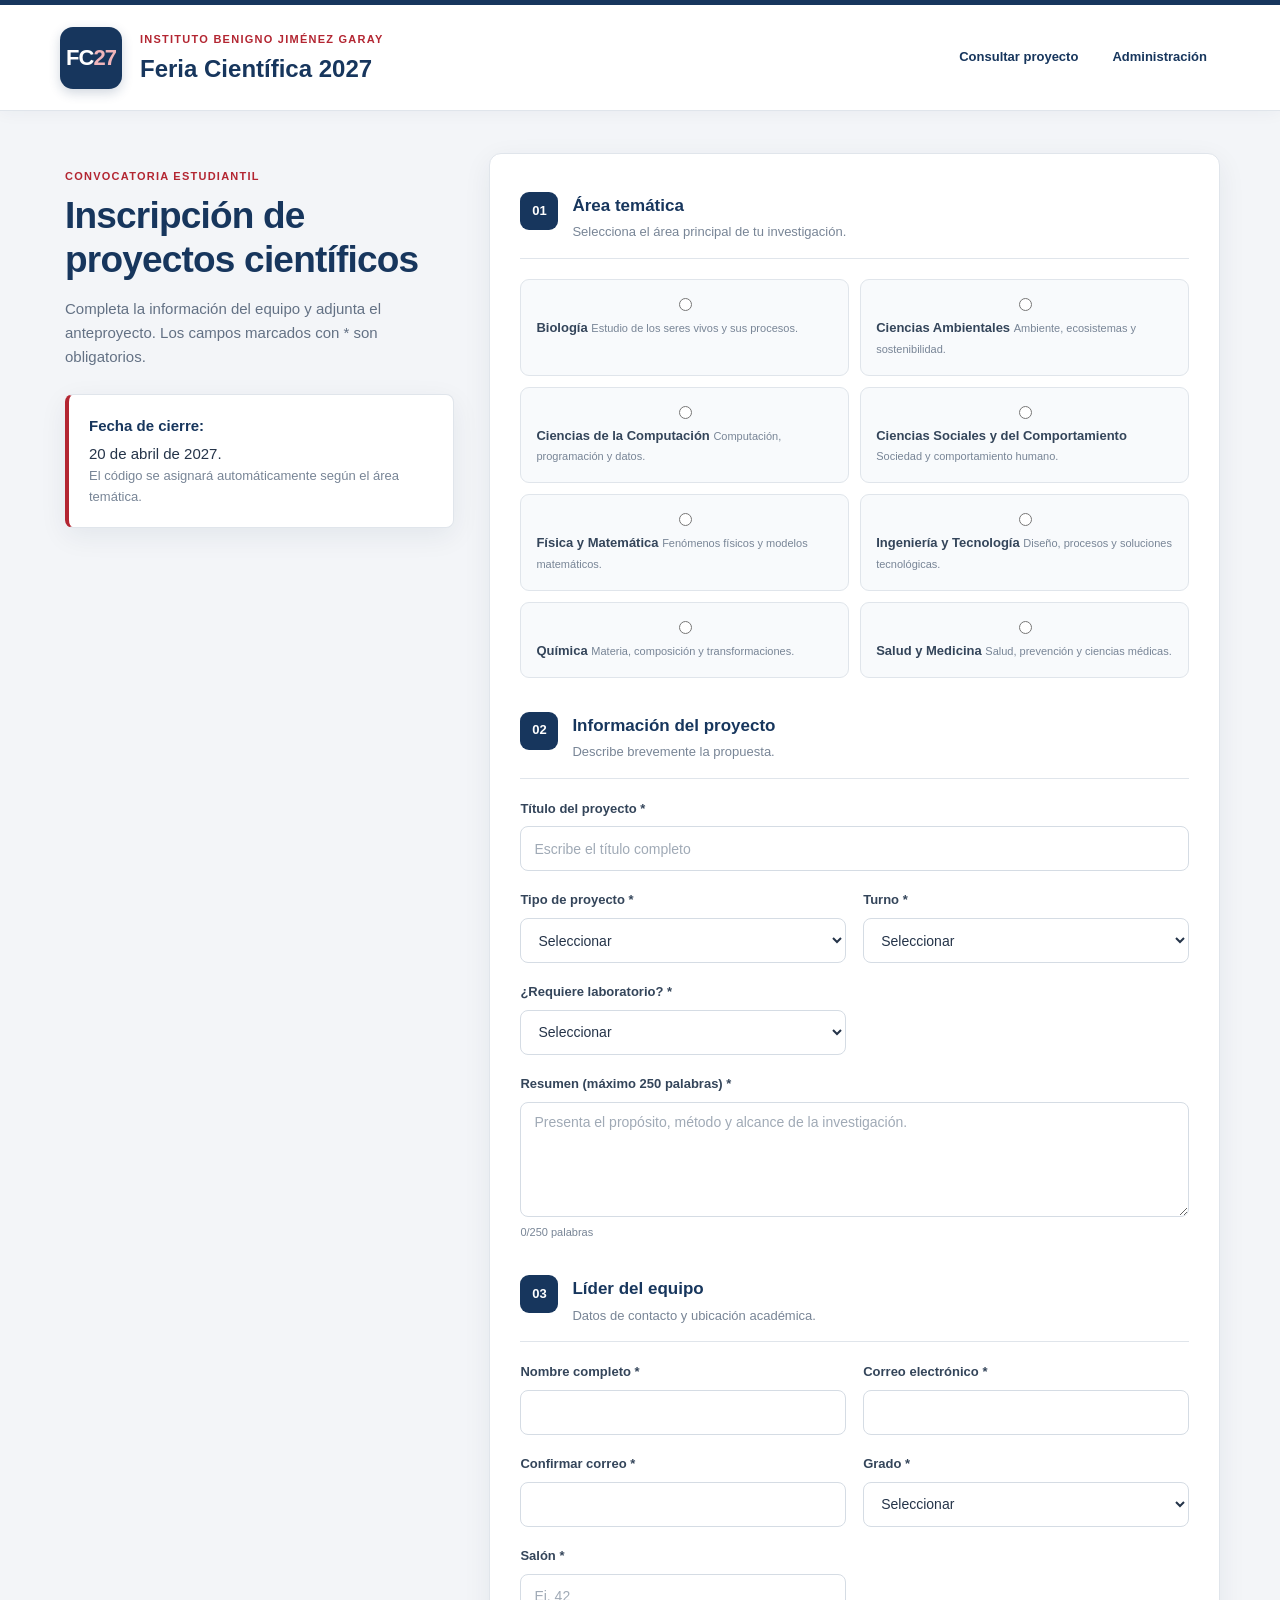
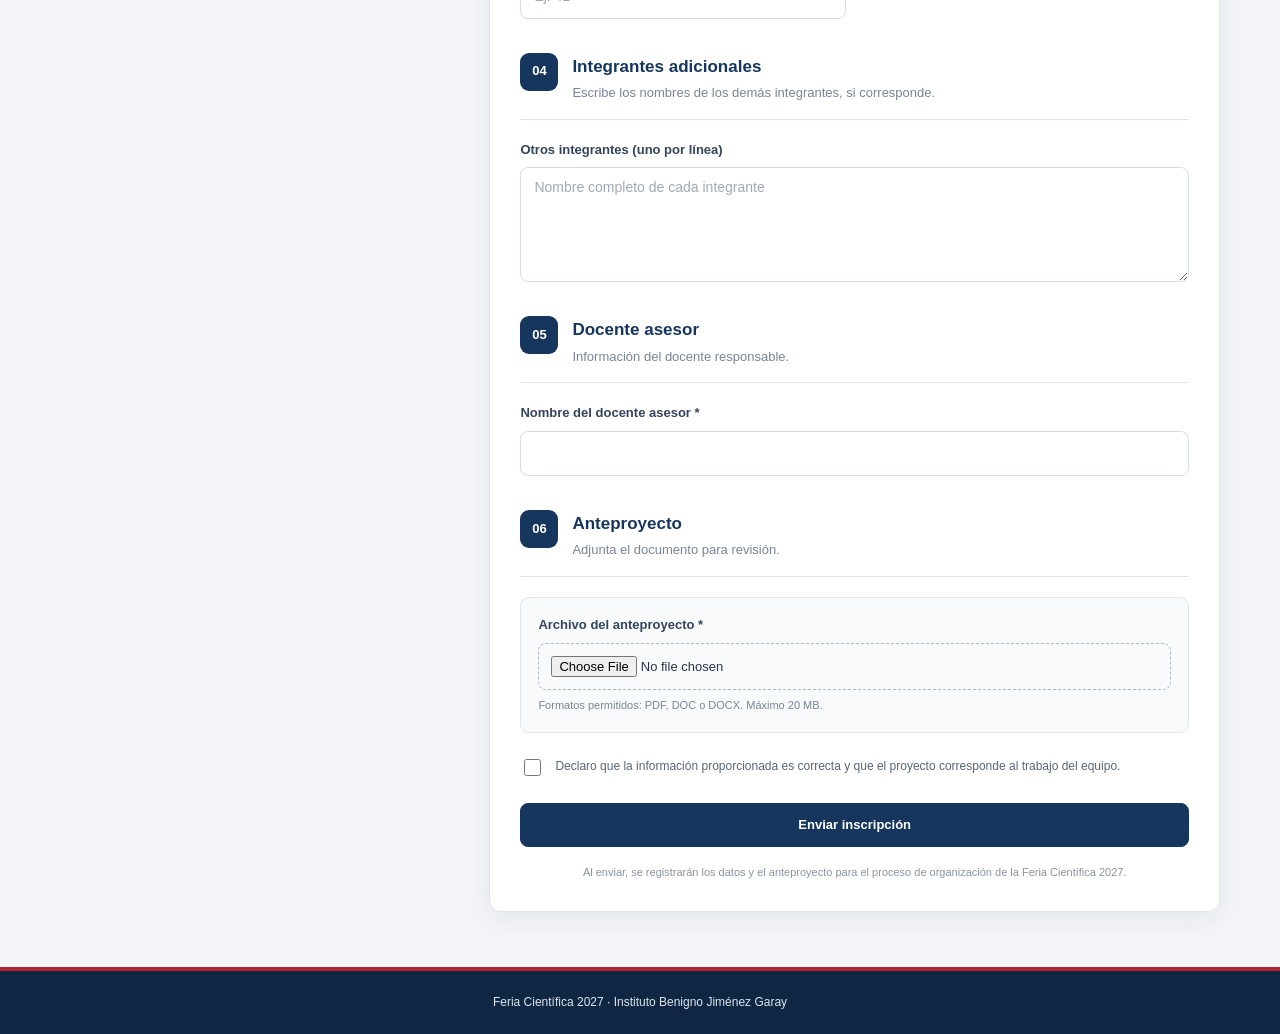
==== index.html @ a88e6b12 "Update index.html" ====
<!DOCTYPE html>
<html lang="es">
<head>
  <meta charset="UTF-8">
  <meta name="viewport" content="width=device-width, initial-scale=1">
  <meta name="theme-color" content="#123b35">
  <title>Feria Científica 2027 | Inscripción</title>
  <link rel="stylesheet" href="css/estilos.css">
</head>
<body>
<header class="site-header">
  <div class="container header-inner">
    <div class="brand-mark">FC<span>27</span></div>
    <div>
      <p class="eyebrow">Instituto Benigno Jiménez Garay</p>
      <h1>Feria Científica 2027</h1>
    </div>
    <nav>
      <a href="consulta.html">Consultar proyecto</a>
      <a href="admin.html">Administración</a>
    </nav>
  </div>
</header>

<main class="container main-layout">
  <section class="intro">
    <p class="eyebrow">Convocatoria estudiantil</p>
    <h2>Inscripción de proyectos científicos</h2>
    <p>Completa la información del equipo y adjunta el anteproyecto. Los campos marcados con * son obligatorios.</p>
    <div class="notice">
      <strong>Fecha de cierre:</strong> 20 de abril de 2027.
      <span>El código se asignará automáticamente según el área temática.</span>
    </div>
  </section>

  <form id="registroForm" class="panel" novalidate>
    <div class="section-heading">
      <span>01</span>
      <div>
        <h3>Área temática</h3>
        <p>Selecciona el área principal de tu investigación.</p>
      </div>
    </div>
    <div id="areas" class="area-grid"></div>
    <input type="hidden" id="area" name="area" required>

    <div class="section-heading">
      <span>02</span>
      <div>
        <h3>Información del proyecto</h3>
        <p>Describe brevemente la propuesta.</p>
      </div>
    </div>

    <div class="form-grid">
      <label class="full">Título del proyecto *
        <input name="titulo" maxlength="180" required placeholder="Escribe el título completo">
      </label>

      <label>Tipo de proyecto *
        <select name="tipo" required>
          <option value="">Seleccionar</option>
          <option>Experimental</option>
          <option>Investigativo</option>
        </select>
      </label>

      <label>Turno *
        <select name="turno" required>
          <option value="">Seleccionar</option>
          <option>Matutino</option>
          <option>Vespertino</option>
        </select>
      </label>

      <label>¿Requiere laboratorio? *
        <select name="laboratorio" required>
          <option value="">Seleccionar</option>
          <option>Sí</option>
          <option>No</option>
        </select>
      </label>

      <label class="full">Resumen (máximo 250 palabras) *
        <textarea name="resumen" id="resumen" rows="5" required placeholder="Presenta el propósito, método y alcance de la investigación."></textarea>
        <small><span id="wordCount">0</span>/250 palabras</small>
      </label>
    </div>

    <div class="section-heading">
      <span>03</span>
      <div>
        <h3>Líder del equipo</h3>
        <p>Datos de contacto y ubicación académica.</p>
      </div>
    </div>

    <div class="form-grid">
      <label>Nombre completo *
        <input name="lider" required maxlength="120">
      </label>

      <label>Correo electrónico *
        <input type="email" name="correo" required>
      </label>

      <label>Confirmar correo *
        <input type="email" id="correoConfirmacion" required>
      </label>

      <label>Grado *
        <select name="grado" required>
          <option value="">Seleccionar</option>
          <option>7.º</option>
          <option>8.º</option>
          <option>9.º</option>
          <option>10.º</option>
          <option>11.º</option>
          <option>12.º</option>
        </select>
      </label>

      <label>Salón *
        <input name="salon" required maxlength="30" placeholder="Ej. 42">
      </label>
    </div>

    <div class="section-heading">
      <span>04</span>
      <div>
        <h3>Integrantes adicionales</h3>
        <p>Escribe los nombres de los demás integrantes, si corresponde.</p>
      </div>
    </div>

    <label class="full">Otros integrantes (uno por línea)
      <textarea name="integrantes" rows="3" placeholder="Nombre completo de cada integrante"></textarea>
    </label>

    <div class="section-heading">
      <span>05</span>
      <div>
        <h3>Docente asesor</h3>
        <p>Información del docente responsable.</p>
      </div>
    </div>

    <label class="full">Nombre del docente asesor *
      <input name="asesor" required maxlength="120">
    </label>

    <div class="section-heading">
      <span>06</span>
      <div>
        <h3>Anteproyecto</h3>
        <p>Adjunta el documento para revisión.</p>
      </div>
    </div>

    <label class="upload full">Archivo del anteproyecto *
      <input
        type="file"
        id="archivo"
        accept=".pdf,.doc,.docx,application/pdf,application/msword,application/vnd.openxmlformats-officedocument.wordprocessingml.document"
        required
      >
      <small>Formatos permitidos: PDF, DOC o DOCX. Máximo 20 MB.</small>
    </label>

    <label class="check full">
      <input type="checkbox" id="declaracion" required>
      Declaro que la información proporcionada es correcta y que el proyecto corresponde al trabajo del equipo.
    </label>

    <div id="formMessage" class="message" role="status" aria-live="polite"></div>

    <button class="button primary full" id="submitBtn" type="submit">
      Enviar inscripción
    </button>

    <p class="fine-print">
      Al enviar, se registrarán los datos y el anteproyecto para el proceso de organización de la Feria Científica 2027.
    </p>
  </form>
</main>

<footer>
  <div class="container">Feria Científica 2027 · Instituto Benigno Jiménez Garay</div>
</footer>

<script src="js/config.js"></script>
<script src="js/registro.js"></script>
</body>
</html>
---- css/estilos.css ----
/* =====================================================
   FERIA CIENTÍFICA 2027
   INSTITUTO BENIGNO JIMÉNEZ GARAY
   Diseño institucional contemporáneo
   ===================================================== */

:root {
  --azul: #17365d;
  --azul-oscuro: #102744;
  --azul-medio: #244b75;
  --azul-claro: #eaf0f6;

  --rojo: #b32632;
  --rojo-oscuro: #921d28;
  --rojo-claro: #faeeee;

  --blanco: #ffffff;
  --fondo: #f3f5f8;
  --gris: #e0e5eb;
  --gris-medio: #788596;
  --texto: #253449;

  --verde: #26734d;
  --amarillo: #a8791c;

  --radio: 12px;
  --sombra: 0 8px 28px rgba(20, 43, 69, .07);
  --sombra-hover: 0 12px 32px rgba(20, 43, 69, .12);
}

* {
  box-sizing: border-box;
}

html {
  scroll-behavior: smooth;
}

body {
  margin: 0;
  min-height: 100vh;
  background: var(--fondo);
  color: var(--texto);
  font-family: "Segoe UI", Arial, sans-serif;
  font-size: 15px;
  line-height: 1.6;
}

/* =====================================================
   ESTRUCTURA GENERAL
   ===================================================== */

.container {
  width: min(1160px, calc(100% - 40px));
  margin: 0 auto;
}

main {
  padding-top: 42px;
  padding-bottom: 55px;
}

.main-layout {
  display: grid;
  grid-template-columns: 0.82fr 1.5fr;
  align-items: start;
  gap: 30px;
}

.admin-layout {
  display: flex;
  flex-direction: column;
  gap: 25px;
}

.narrow {
  max-width: 760px;
}

.narrow-panel {
  max-width: 500px;
  margin: 30px auto;
}

/* =====================================================
   ENCABEZADO INSTITUCIONAL
   ===================================================== */

.site-header {
  position: relative;
  z-index: 2;
  background: var(--blanco);
  border-top: 5px solid var(--azul);
  border-bottom: 1px solid var(--gris);
  box-shadow: 0 3px 15px rgba(20, 43, 69, .04);
}

.header-inner {
  min-height: 105px;
  display: flex;
  align-items: center;
  gap: 18px;
  padding-top: 15px;
  padding-bottom: 15px;
}

.brand-mark {
  width: 62px;
  height: 62px;
  flex-shrink: 0;
  display: flex;
  justify-content: center;
  align-items: center;
  border-radius: 13px;
  color: var(--blanco);
  background: var(--azul);
  font-size: 22px;
  font-weight: 800;
  letter-spacing: -1px;
  box-shadow: 0 4px 12px rgba(23, 54, 93, .2);
}

.brand-mark span {
  color: #f1b5ba;
}

.header-inner > div:nth-child(2) {
  flex: 1;
}

.header-inner h1 {
  margin: 0;
  color: var(--azul);
  font-size: 24px;
  font-weight: 750;
  line-height: 1.25;
}

.eyebrow {
  margin: 0 0 5px;
  color: var(--rojo);
  font-size: 11px;
  font-weight: 800;
  letter-spacing: 1.25px;
  text-transform: uppercase;
}

.header-inner nav {
  display: flex;
  flex-wrap: wrap;
  align-items: center;
  justify-content: flex-end;
  gap: 8px;
}

.header-inner nav a {
  padding: 9px 13px;
  color: var(--azul);
  border-radius: 7px;
  font-size: 13px;
  font-weight: 650;
  text-decoration: none;
  transition: .2s ease;
}

.header-inner nav a:hover {
  color: var(--rojo);
  background: var(--rojo-claro);
}

/* =====================================================
   PRESENTACIÓN E INTRODUCCIÓN
   ===================================================== */

.intro {
  padding: 15px 5px;
}

.intro h2 {
  max-width: 600px;
  margin: 8px 0 15px;
  color: var(--azul);
  font-size: clamp(27px, 3vw, 37px);
  line-height: 1.2;
  letter-spacing: -.8px;
}

.intro > p:not(.eyebrow) {
  max-width: 570px;
  color: #637184;
  font-size: 15px;
}

.notice {
  margin-top: 25px;
  padding: 19px 20px;
  background: var(--blanco);
  border: 1px solid var(--gris);
  border-left: 4px solid var(--rojo);
  border-radius: 8px;
  box-shadow: var(--sombra);
}

.notice strong {
  display: block;
  margin-bottom: 4px;
  color: var(--azul);
  font-size: 15px;
}

.notice span {
  display: block;
  color: var(--gris-medio);
  font-size: 13px;
}

/* =====================================================
   PANELES
   ===================================================== */

.panel {
  min-width: 0;
  padding: 30px;
  background: var(--blanco);
  border: 1px solid var(--gris);
  border-radius: var(--radio);
  box-shadow: var(--sombra);
}

.panel > h3 {
  margin-top: 0;
  color: var(--azul);
}

/* =====================================================
   SECCIONES DEL FORMULARIO
   ===================================================== */

.section-heading {
  display: flex;
  align-items: flex-start;
  gap: 14px;
  margin: 8px 0 20px;
  padding-bottom: 15px;
  border-bottom: 1px solid var(--gris);
}

.section-heading:not(:first-child) {
  margin-top: 34px;
}

.section-heading > span {
  width: 38px;
  height: 38px;
  flex-shrink: 0;
  display: flex;
  align-items: center;
  justify-content: center;
  color: var(--blanco);
  background: var(--azul);
  border-radius: 9px;
  font-size: 13px;
  font-weight: 800;
}

.section-heading h3 {
  margin: 0 0 3px;
  color: var(--azul);
  font-size: 17px;
}

.section-heading p {
  margin: 0;
  color: var(--gris-medio);
  font-size: 13px;
}

/* =====================================================
   ÁREAS TEMÁTICAS
   ===================================================== */

.area-grid {
  display: grid;
  grid-template-columns: repeat(2, minmax(0, 1fr));
  gap: 11px;
  margin-bottom: 25px;
}

.area-grid > * {
  min-width: 0;
  padding: 15px;
  background: #f8fafc;
  border: 1px solid var(--gris);
  border-radius: 9px;
  cursor: pointer;
  transition: .2s ease;
}

.area-grid > *:hover {
  background: var(--azul-claro);
  border-color: var(--azul);
}

.area-grid > *.selected,
.area-grid > *.active,
.area-grid > *:has(input:checked) {
  background: var(--azul-claro);
  border-color: var(--azul);
  box-shadow: inset 0 0 0 1px var(--azul);
}

/* =====================================================
   FORMULARIOS
   ===================================================== */

.form-grid {
  display: grid;
  grid-template-columns: repeat(2, minmax(0, 1fr));
  gap: 19px 17px;
}

label {
  display: flex;
  flex-direction: column;
  gap: 7px;
  color: #34455a;
  font-size: 13px;
  font-weight: 700;
}

label.full,
.full {
  grid-column: 1 / -1;
}

input:not([type="checkbox"]):not([type="radio"]):not([type="file"]),
select,
textarea {
  width: 100%;
  min-height: 45px;
  padding: 11px 13px;
  color: var(--texto);
  background: #fff;
  border: 1px solid #d5dce4;
  border-radius: 8px;
  outline: none;
  font-family: inherit;
  font-size: 14px;
  transition: .2s ease;
}

textarea {
  min-height: 115px;
  resize: vertical;
}

input::placeholder,
textarea::placeholder {
  color: #a0aab6;
}

input:focus,
select:focus,
textarea:focus {
  border-color: var(--azul);
  box-shadow: 0 0 0 3px rgba(23, 54, 93, .1);
}

input[type="file"] {
  width: 100%;
  padding: 12px;
  background: #f8fafc;
  border: 1px dashed #aebac8;
  border-radius: 8px;
  color: var(--texto);
  font-family: inherit;
  font-size: 13px;
}

label small {
  color: var(--gris-medio);
  font-size: 11px;
  font-weight: 500;
}

.upload {
  padding: 17px;
  background: #f8fafc;
  border: 1px solid var(--gris);
  border-radius: 9px;
}

.check {
  flex-direction: row;
  align-items: flex-start;
  gap: 11px;
  margin: 24px 0;
  color: #586679;
  font-size: 12px;
  font-weight: 500;
}

.check input {
  width: 17px;
  height: 17px;
  margin-top: 2px;
  flex-shrink: 0;
  accent-color: var(--azul);
}

/* =====================================================
   BOTONES
   ===================================================== */

.button {
  min-height: 44px;
  display: inline-flex;
  align-items: center;
  justify-content: center;
  gap: 8px;
  padding: 11px 19px;
  border: 1px solid transparent;
  border-radius: 8px;
  font-family: inherit;
  font-size: 13px;
  font-weight: 750;
  text-decoration: none;
  cursor: pointer;
  transition: .2s ease;
}

.button.primary {
  color: var(--blanco);
  background: var(--azul);
  border-color: var(--azul);
}

.button.primary:hover {
  background: var(--azul-medio);
  box-shadow: 0 5px 13px rgba(23, 54, 93, .2);
  transform: translateY(-1px);
}

.button.secondary {
  color: var(--azul);
  background: var(--blanco);
  border-color: #cbd4df;
}

.button.secondary:hover {
  color: var(--rojo);
  background: #f8fafc;
  border-color: var(--rojo);
}

button:disabled {
  opacity: .6;
  cursor: not-allowed;
  transform: none !important;
}

button.full {
  width: 100%;
}

/* =====================================================
   MENSAJES Y RESULTADOS
   ===================================================== */

.message,
.result-box {
  padding: 13px 15px;
  margin: 15px 0;
  color: #526176;
  background: #f5f7fa;
  border: 1px solid var(--gris);
  border-radius: 8px;
  font-size: 13px;
}

.result-box {
  margin-top: 22px;
}

.message:empty,
.result-box:empty {
  display: none;
}

.success {
  color: var(--verde);
  background: #edf7f1;
  border-color: #cce6d6;
}

.error {
  color: var(--rojo-oscuro);
  background: var(--rojo-claro);
  border-color: #edcbd0;
}

.warning {
  color: var(--amarillo);
  background: #fff8e9;
  border-color: #eedfb8;
}

/* =====================================================
   CONSULTA DE PROYECTOS
   ===================================================== */

.narrow .intro {
  margin-bottom: 20px;
}

.narrow .panel {
  padding: 30px;
}

#consultaForm {
  display: flex;
  flex-direction: column;
  gap: 18px;
}

#consultaForm label {
  font-size: 14px;
}

#consultaForm button {
  margin-top: 4px;
}

.result-box {
  line-height: 1.7;
  overflow-wrap: anywhere;
}

/* =====================================================
   PANEL ADMINISTRATIVO
   ===================================================== */

#dashboard {
  width: 100%;
}

.hidden {
  display: none !important;
}

.dashboard-head {
  display: flex;
  align-items: center;
  justify-content: space-between;
  gap: 20px;
  padding: 10px 3px 20px;
}

.dashboard-head h2 {
  margin: 3px 0;
  color: var(--azul);
  font-size: 27px;
}

.muted {
  color: var(--gris-medio);
  font-size: 13px;
}

.toolbar {
  display: flex;
  justify-content: space-between;
  align-items: center;
  gap: 15px;
  margin-bottom: 20px;
}

.toolbar h3 {
  margin: 0;
  color: var(--azul);
  font-size: 18px;
}

/* =====================================================
   ESTADÍSTICAS
   ===================================================== */

.stats-grid {
  display: grid;
  grid-template-columns: repeat(auto-fit, minmax(170px, 1fr));
  gap: 16px;
  margin-bottom: 24px;
}

.stats-grid > * {
  min-width: 0;
  padding: 21px;
  background: var(--blanco);
  border: 1px solid var(--gris);
  border-top: 4px solid var(--azul);
  border-radius: 10px;
  box-shadow: var(--sombra);
  transition: .2s ease;
}

.stats-grid > *:hover {
  transform: translateY(-3px);
  box-shadow: var(--sombra-hover);
}

/* =====================================================
   TABLAS ADMINISTRATIVAS
   ===================================================== */

.table-wrap {
  width: 100%;
  overflow-x: auto;
  border: 1px solid var(--gris);
  border-radius: 9px;
}

table {
  width: 100%;
  min-width: 720px;
  border-collapse: collapse;
  background: var(--blanco);
  text-align: left;
}

thead {
  background: var(--azul);
}

th {
  padding: 15px 13px;
  color: var(--blanco);
  font-size: 11px;
  font-weight: 750;
  letter-spacing: .4px;
  text-transform: uppercase;
  white-space: nowrap;
}

td {
  padding: 14px 13px;
  color: #45556a;
  border-bottom: 1px solid #e9edf1;
  font-size: 12px;
  vertical-align: middle;
}

tbody tr:nth-child(even) {
  background: #f8fafc;
}

tbody tr:hover {
  background: var(--azul-claro);
}

tbody tr:last-child td {
  border-bottom: none;
}

/* =====================================================
   DETALLE Y EVALUACIÓN
   ===================================================== */

#detailPanel {
  min-height: 120px;
}

#projectDetail {
  margin-top: 18px;
  overflow-wrap: anywhere;
}

#projectDetail > * {
  margin-bottom: 12px;
}

#projectDetail label {
  margin-bottom: 13px;
}

/* =====================================================
   CREACIÓN DE USUARIOS
   ===================================================== */

#usersPanel {
  border-top: 4px solid var(--rojo);
}

#usersPanel h3 {
  color: var(--azul);
}

#userForm {
  margin-top: 20px;
  align-items: end;
}

/* =====================================================
   TEXTO COMPLEMENTARIO
   ===================================================== */

.fine-print {
  margin: 17px 0 0;
  color: #8994a2;
  font-size: 11px;
  line-height: 1.6;
  text-align: center;
}

footer {
  padding: 22px 0;
  color: #dce5ef;
  background: var(--azul-oscuro);
  border-top: 4px solid var(--rojo);
  font-size: 12px;
  text-align: center;
}

/* =====================================================
   ACCESIBILIDAD Y DETALLES
   ===================================================== */

a {
  color: var(--azul);
}

button:focus-visible,
a:focus-visible,
input:focus-visible,
select:focus-visible,
textarea:focus-visible {
  outline: 3px solid rgba(179, 38, 50, .3);
  outline-offset: 2px;
}

::selection {
  color: #fff;
  background: var(--azul);
}

/* =====================================================
   DISEÑO RESPONSIVO
   ===================================================== */

@media (max-width: 900px) {
  .main-layout {
    grid-template-columns: 1fr;
    gap: 15px;
  }

  .intro {
    padding: 5px 2px;
  }

  .header-inner {
    flex-wrap: wrap;
  }

  .header-inner nav {
    width: 100%;
    justify-content: flex-start;
    padding-left: 75px;
  }
}

@media (max-width: 600px) {
  .container {
    width: calc(100% - 24px);
  }

  main {
    padding-top: 24px;
    padding-bottom: 35px;
  }

  .header-inner {
    gap: 12px;
  }

  .brand-mark {
    width: 49px;
    height: 49px;
    font-size: 18px;
  }

  .header-inner h1 {
    font-size: 18px;
  }

  .header-inner nav {
    padding-left: 0;
    gap: 3px;
  }

  .header-inner nav a {
    padding: 8px 9px;
    font-size: 11px;
  }

  .intro h2 {
    font-size: 27px;
  }

  .panel {
    padding: 19px;
  }

  .form-grid,
  .area-grid {
    grid-template-columns: 1fr;
  }

  .section-heading:not(:first-child) {
    margin-top: 27px;
  }

  .dashboard-head {
    align-items: flex-start;
    flex-direction: column;
  }

  .dashboard-head h2 {
    font-size: 23px;
  }

  .toolbar {
    align-items: flex-start;
    flex-direction: column;
  }

  .stats-grid {
    grid-template-columns: repeat(2, minmax(0, 1fr));
    gap: 10px;
  }

  .stats-grid > * {
    padding: 15px;
  }

  .narrow .panel {
    padding: 20px;
  }

  .button {
    min-height: 43px;
  }
}

@media (max-width: 360px) {
  .stats-grid {
    grid-template-columns: 1fr;
  }
}
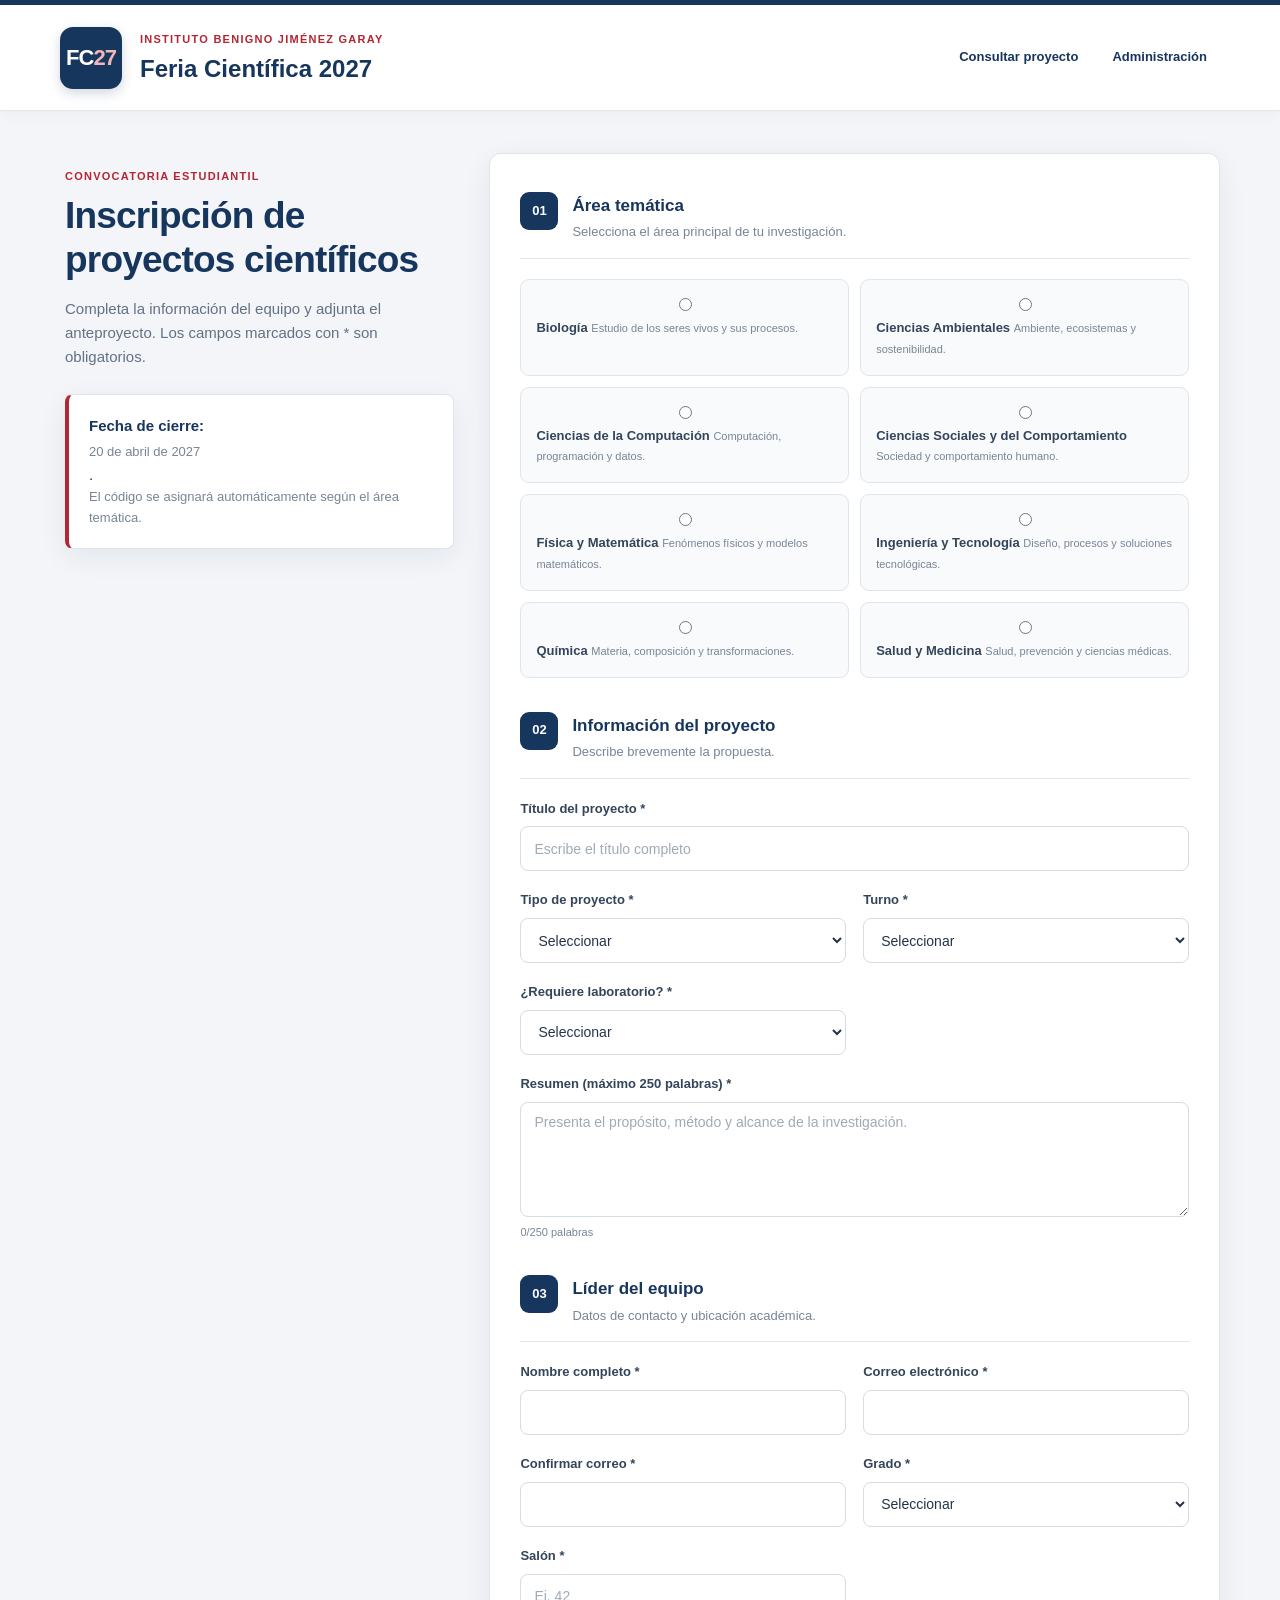
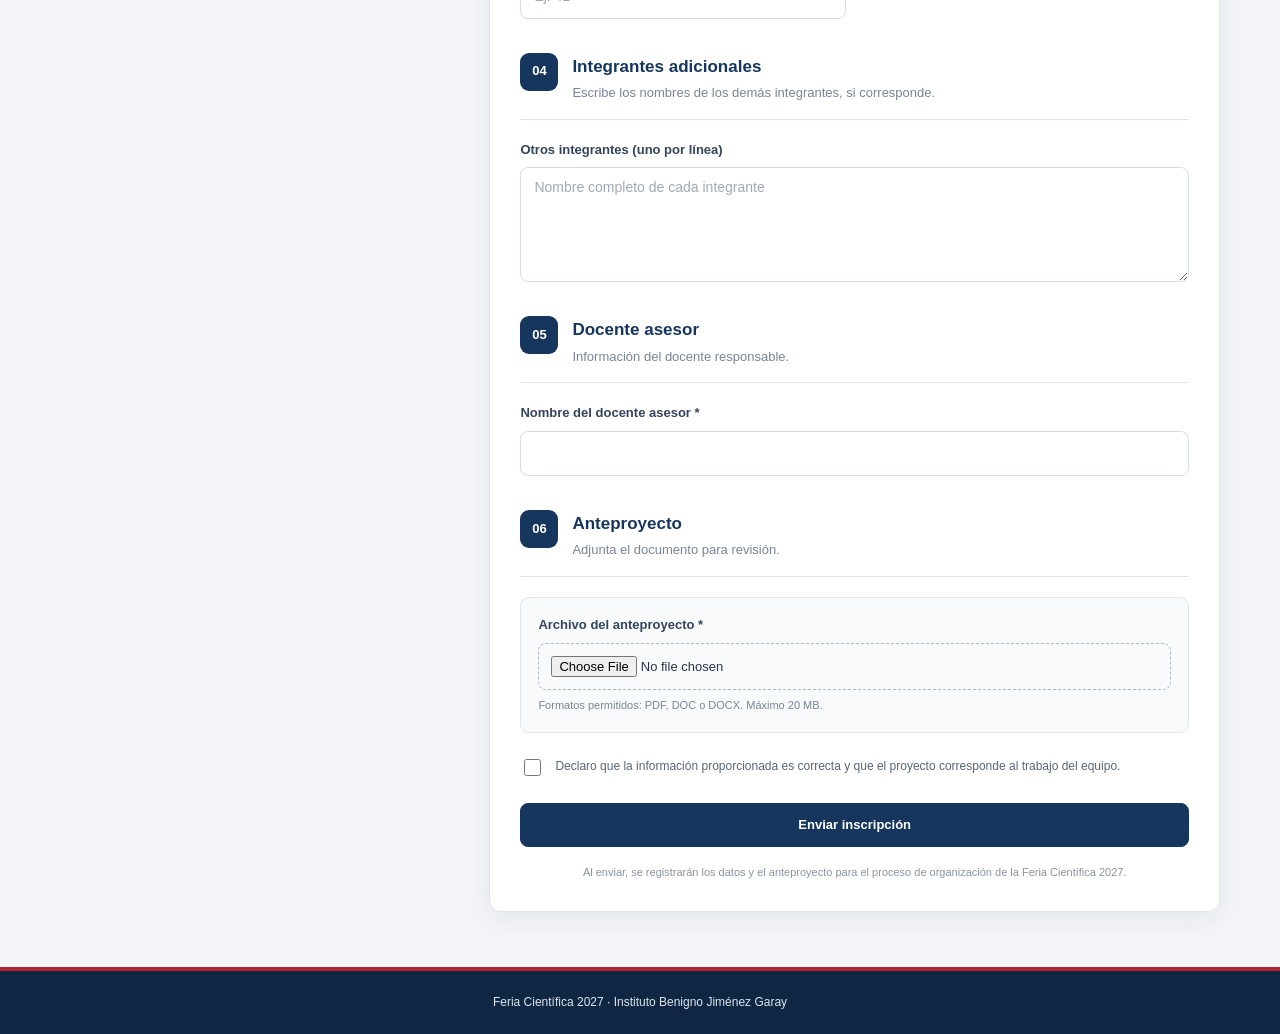
==== commit c906f1cd: "Update index.html" ====
--- a/index.html
+++ b/index.html
@@ -1,3 +1,4 @@
+
 <!DOCTYPE html>
 <html lang="es">
 <head>
@@ -12,8 +13,8 @@
   <div class="container header-inner">
     <div class="brand-mark">FC<span>27</span></div>
     <div>
-      <p class="eyebrow">Instituto Benigno Jiménez Garay</p>
-      <h1>Feria Científica 2027</h1>
+      <p class="eyebrow" data-site="institucion">Instituto Benigno Jiménez Garay</p>
+      <h1 data-site="titulo">Feria Científica 2027</h1>
     </div>
     <nav>
       <a href="consulta.html">Consultar proyecto</a>
@@ -25,11 +26,11 @@
 <main class="container main-layout">
   <section class="intro">
     <p class="eyebrow">Convocatoria estudiantil</p>
-    <h2>Inscripción de proyectos científicos</h2>
-    <p>Completa la información del equipo y adjunta el anteproyecto. Los campos marcados con * son obligatorios.</p>
+    <h2 data-site="subtitulo">Inscripción de proyectos científicos</h2>
+    <p data-site="descripcion">Completa la información del equipo y adjunta el anteproyecto. Los campos marcados con * son obligatorios.</p>
     <div class="notice">
-      <strong>Fecha de cierre:</strong> 20 de abril de 2027.
-      <span>El código se asignará automáticamente según el área temática.</span>
+      <strong>Fecha de cierre:</strong> <span data-site="fecha">20 de abril de 2027</span>.
+      <span data-site="aviso">El código se asignará automáticamente según el área temática.</span>
     </div>
   </section>
 
@@ -158,12 +159,7 @@
     </div>
 
     <label class="upload full">Archivo del anteproyecto *
-      <input
-        type="file"
-        id="archivo"
-        accept=".pdf,.doc,.docx,application/pdf,application/msword,application/vnd.openxmlformats-officedocument.wordprocessingml.document"
-        required
-      >
+      <input type="file" id="archivo" accept=".pdf,.doc,.docx,application/pdf,application/msword,application/vnd.openxmlformats-officedocument.wordprocessingml.document" required>
       <small>Formatos permitidos: PDF, DOC o DOCX. Máximo 20 MB.</small>
     </label>
 
@@ -190,5 +186,6 @@
 
 <script src="js/config.js"></script>
 <script src="js/registro.js"></script>
+<script src="js/publico.js"></script>
 </body>
 </html>
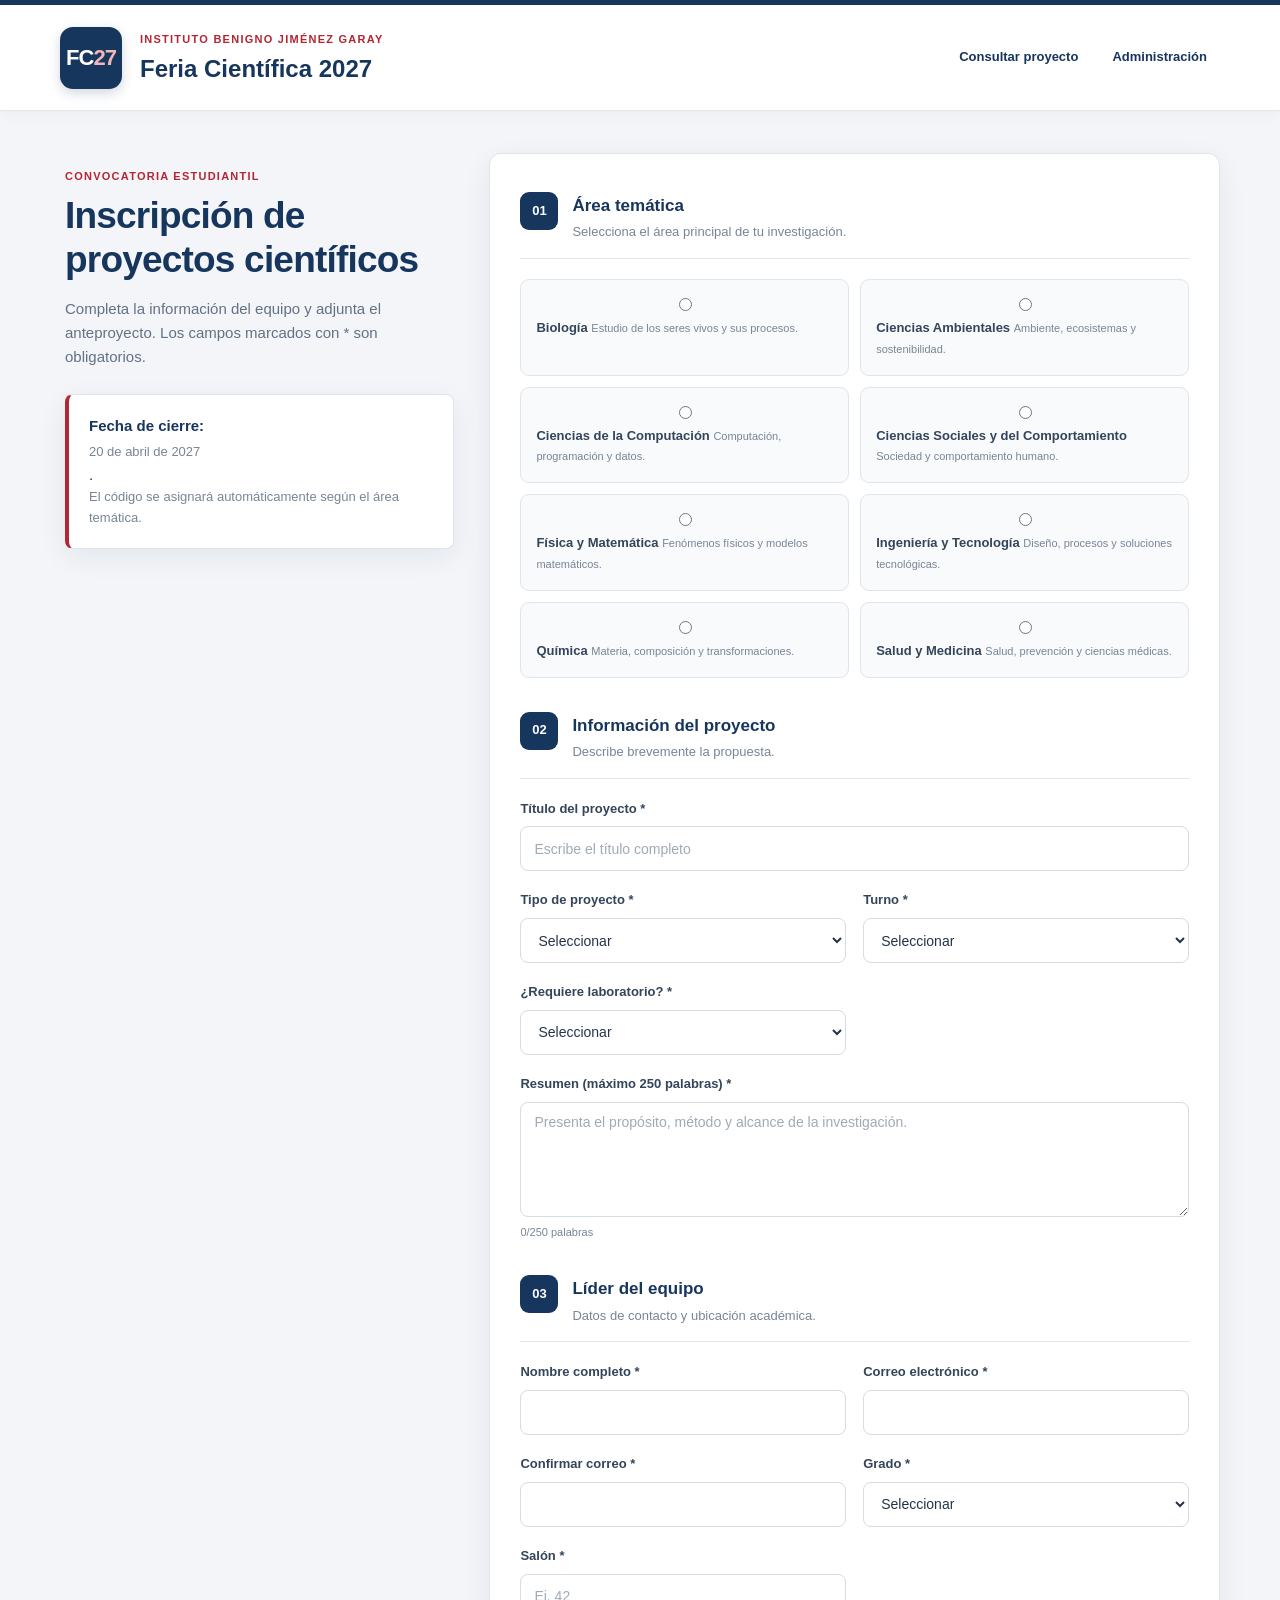
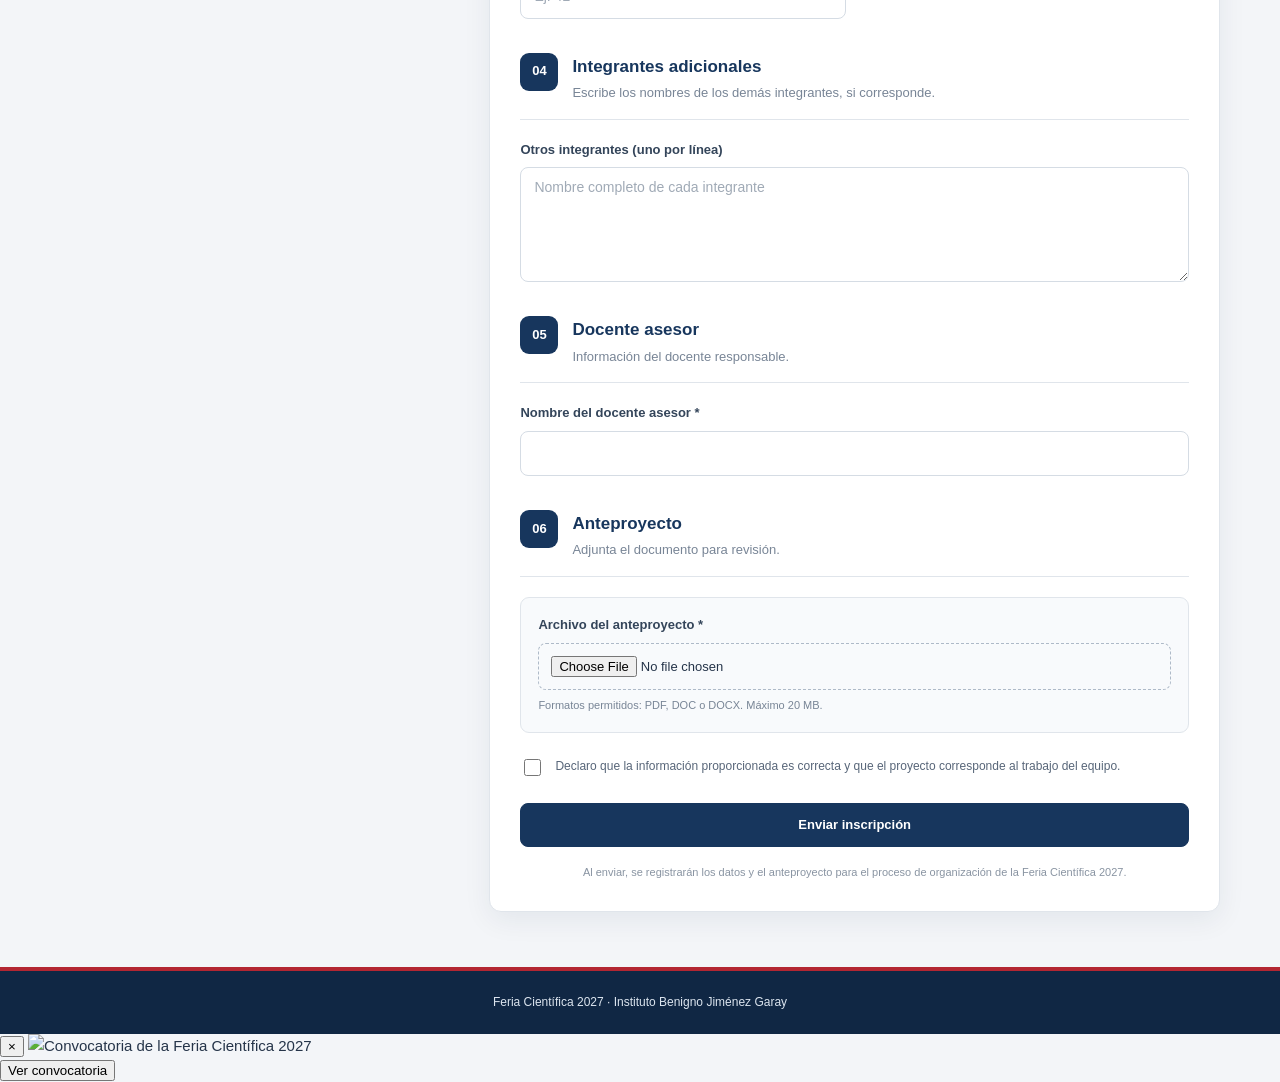
==== commit 04b654c7: "Update index.html" ====
--- a/index.html
+++ b/index.html
@@ -187,5 +187,31 @@
 <script src="js/config.js"></script>
 <script src="js/registro.js"></script>
 <script src="js/publico.js"></script>
+  <!-- Ventana emergente de la convocatoria -->
+<div id="convocatoriaModal" class="convocatoria-modal">
+    <div class="convocatoria-contenido">
+        <button
+            type="button"
+            id="cerrarConvocatoria"
+            class="convocatoria-cerrar"
+            aria-label="Cerrar convocatoria">
+            &times;
+        </button>
+
+        <img
+            id="imagenConvocatoria"
+            src="https://raw.githubusercontent.com/feriacientifica2027-coder/Proyecto-cient-fico-2027/9deed8e796db35ba2ff01e747b571dc8d1014ddc/file_00000000cbe081f98ef02e19d0d15d99.png"
+            alt="Convocatoria de la Feria Científica 2027">
+    </div>
+</div>
+
+<button
+    type="button"
+    id="abrirConvocatoria"
+    class="boton-ver-convocatoria">
+    Ver convocatoria
+</button>
+
+<script src="js/convocatoria.js"></script>
 </body>
 </html>
--- a/css/estilos.css
+++ b/css/estilos.css
@@ -1,41 +1,27 @@
-
-/* =====================================================
-   FERIA CIENTÍFICA 2027
-   INSTITUTO BENIGNO JIMÉNEZ GARAY
-   Diseño institucional contemporáneo
-   ===================================================== */
 
 :root {
   --azul: #17365d;
   --azul-oscuro: #102744;
   --azul-medio: #244b75;
   --azul-claro: #eaf0f6;
-
   --rojo: #b32632;
   --rojo-oscuro: #921d28;
   --rojo-claro: #faeeee;
-
   --blanco: #ffffff;
   --fondo: #f3f5f8;
   --gris: #e0e5eb;
   --gris-medio: #788596;
   --texto: #253449;
-
   --verde: #26734d;
   --amarillo: #a8791c;
-
   --radio: 12px;
   --sombra: 0 8px 28px rgba(20, 43, 69, .07);
   --sombra-hover: 0 12px 32px rgba(20, 43, 69, .12);
 }
 
-* {
-  box-sizing: border-box;
-}
-
-html {
-  scroll-behavior: smooth;
-}
+* { box-sizing: border-box; }
+
+html { scroll-behavior: smooth; }
 
 body {
   margin: 0;
@@ -47,10 +33,6 @@
   line-height: 1.6;
 }
 
-/* =====================================================
-   ESTRUCTURA GENERAL
-   ===================================================== */
-
 .container {
   width: min(1160px, calc(100% - 40px));
   margin: 0 auto;
@@ -63,7 +45,7 @@
 
 .main-layout {
   display: grid;
-  grid-template-columns: 0.82fr 1.5fr;
+  grid-template-columns: .82fr 1.5fr;
   align-items: start;
   gap: 30px;
 }
@@ -74,18 +56,12 @@
   gap: 25px;
 }
 
-.narrow {
-  max-width: 760px;
-}
+.narrow { max-width: 760px; }
 
 .narrow-panel {
   max-width: 500px;
   margin: 30px auto;
 }
-
-/* =====================================================
-   ENCABEZADO INSTITUCIONAL
-   ===================================================== */
 
 .site-header {
   position: relative;
@@ -93,7 +69,7 @@
   background: var(--blanco);
   border-top: 5px solid var(--azul);
   border-bottom: 1px solid var(--gris);
-  box-shadow: 0 3px 15px rgba(20, 43, 69, .04);
+  box-shadow: 0 3px 15px rgba(20,43,69,.04);
 }
 
 .header-inner {
@@ -118,16 +94,12 @@
   font-size: 22px;
   font-weight: 800;
   letter-spacing: -1px;
-  box-shadow: 0 4px 12px rgba(23, 54, 93, .2);
-}
-
-.brand-mark span {
-  color: #f1b5ba;
-}
-
-.header-inner > div:nth-child(2) {
-  flex: 1;
-}
+  box-shadow: 0 4px 12px rgba(23,54,93,.2);
+}
+
+.brand-mark span { color: #f1b5ba; }
+
+.header-inner > div:nth-child(2) { flex: 1; }
 
 .header-inner h1 {
   margin: 0;
@@ -169,13 +141,7 @@
   background: var(--rojo-claro);
 }
 
-/* =====================================================
-   PRESENTACIÓN E INTRODUCCIÓN
-   ===================================================== */
-
-.intro {
-  padding: 15px 5px;
-}
+.intro { padding: 15px 5px; }
 
 .intro h2 {
   max-width: 600px;
@@ -215,10 +181,6 @@
   font-size: 13px;
 }
 
-/* =====================================================
-   PANELES
-   ===================================================== */
-
 .panel {
   min-width: 0;
   padding: 30px;
@@ -232,10 +194,6 @@
   margin-top: 0;
   color: var(--azul);
 }
-
-/* =====================================================
-   SECCIONES DEL FORMULARIO
-   ===================================================== */
 
 .section-heading {
   display: flex;
@@ -246,9 +204,7 @@
   border-bottom: 1px solid var(--gris);
 }
 
-.section-heading:not(:first-child) {
-  margin-top: 34px;
-}
+.section-heading:not(:first-child) { margin-top: 34px; }
 
 .section-heading > span {
   width: 38px;
@@ -276,13 +232,9 @@
   font-size: 13px;
 }
 
-/* =====================================================
-   ÁREAS TEMÁTICAS
-   ===================================================== */
-
 .area-grid {
   display: grid;
-  grid-template-columns: repeat(2, minmax(0, 1fr));
+  grid-template-columns: repeat(2,minmax(0,1fr));
   gap: 11px;
   margin-bottom: 25px;
 }
@@ -310,13 +262,9 @@
   box-shadow: inset 0 0 0 1px var(--azul);
 }
 
-/* =====================================================
-   FORMULARIOS
-   ===================================================== */
-
 .form-grid {
   display: grid;
-  grid-template-columns: repeat(2, minmax(0, 1fr));
+  grid-template-columns: repeat(2,minmax(0,1fr));
   gap: 19px 17px;
 }
 
@@ -329,14 +277,10 @@
   font-weight: 700;
 }
 
-label.full,
-.full {
-  grid-column: 1 / -1;
-}
+label.full, .full { grid-column: 1 / -1; }
 
 input:not([type="checkbox"]):not([type="radio"]):not([type="file"]),
-select,
-textarea {
+select, textarea {
   width: 100%;
   min-height: 45px;
   padding: 11px 13px;
@@ -355,16 +299,11 @@
   resize: vertical;
 }
 
-input::placeholder,
-textarea::placeholder {
-  color: #a0aab6;
-}
-
-input:focus,
-select:focus,
-textarea:focus {
+input::placeholder, textarea::placeholder { color: #a0aab6; }
+
+input:focus, select:focus, textarea:focus {
   border-color: var(--azul);
-  box-shadow: 0 0 0 3px rgba(23, 54, 93, .1);
+  box-shadow: 0 0 0 3px rgba(23,54,93,.1);
 }
 
 input[type="file"] {
@@ -408,10 +347,6 @@
   flex-shrink: 0;
   accent-color: var(--azul);
 }
-
-/* =====================================================
-   BOTONES
-   ===================================================== */
 
 .button {
   min-height: 44px;
@@ -438,7 +373,7 @@
 
 .button.primary:hover {
   background: var(--azul-medio);
-  box-shadow: 0 5px 13px rgba(23, 54, 93, .2);
+  box-shadow: 0 5px 13px rgba(23,54,93,.2);
   transform: translateY(-1px);
 }
 
@@ -460,16 +395,9 @@
   transform: none !important;
 }
 
-button.full {
-  width: 100%;
-}
-
-/* =====================================================
-   MENSAJES Y RESULTADOS
-   ===================================================== */
-
-.message,
-.result-box {
+button.full { width: 100%; }
+
+.message, .result-box {
   padding: 13px 15px;
   margin: 15px 0;
   color: #526176;
@@ -481,12 +409,11 @@
 
 .result-box {
   margin-top: 22px;
-}
-
-.message:empty,
-.result-box:empty {
-  display: none;
-}
+  line-height: 1.7;
+  overflow-wrap: anywhere;
+}
+
+.message:empty, .result-box:empty { display: none; }
 
 .success {
   color: var(--verde);
@@ -506,17 +433,8 @@
   border-color: #eedfb8;
 }
 
-/* =====================================================
-   CONSULTA DE PROYECTOS
-   ===================================================== */
-
-.narrow .intro {
-  margin-bottom: 20px;
-}
-
-.narrow .panel {
-  padding: 30px;
-}
+.narrow .intro { margin-bottom: 20px; }
+.narrow .panel { padding: 30px; }
 
 #consultaForm {
   display: flex;
@@ -524,30 +442,11 @@
   gap: 18px;
 }
 
-#consultaForm label {
-  font-size: 14px;
-}
-
-#consultaForm button {
-  margin-top: 4px;
-}
-
-.result-box {
-  line-height: 1.7;
-  overflow-wrap: anywhere;
-}
-
-/* =====================================================
-   PANEL ADMINISTRATIVO
-   ===================================================== */
-
-#dashboard {
-  width: 100%;
-}
-
-.hidden {
-  display: none !important;
-}
+#consultaForm label { font-size: 14px; }
+#consultaForm button { margin-top: 4px; }
+
+#dashboard { width: 100%; }
+.hidden { display: none !important; }
 
 .dashboard-head {
   display: flex;
@@ -582,13 +481,9 @@
   font-size: 18px;
 }
 
-/* =====================================================
-   ESTADÍSTICAS
-   ===================================================== */
-
 .stats-grid {
   display: grid;
-  grid-template-columns: repeat(auto-fit, minmax(170px, 1fr));
+  grid-template-columns: repeat(auto-fit,minmax(170px,1fr));
   gap: 16px;
   margin-bottom: 24px;
 }
@@ -608,10 +503,6 @@
   transform: translateY(-3px);
   box-shadow: var(--sombra-hover);
 }
-
-/* =====================================================
-   TABLAS ADMINISTRATIVAS
-   ===================================================== */
 
 .table-wrap {
   width: 100%;
@@ -628,9 +519,7 @@
   text-align: left;
 }
 
-thead {
-  background: var(--azul);
-}
+thead { background: var(--azul); }
 
 th {
   padding: 15px 13px;
@@ -650,59 +539,23 @@
   vertical-align: middle;
 }
 
-tbody tr:nth-child(even) {
-  background: #f8fafc;
-}
-
-tbody tr:hover {
-  background: var(--azul-claro);
-}
-
-tbody tr:last-child td {
-  border-bottom: none;
-}
-
-/* =====================================================
-   DETALLE Y EVALUACIÓN
-   ===================================================== */
-
-#detailPanel {
-  min-height: 120px;
-}
+tbody tr:nth-child(even) { background: #f8fafc; }
+tbody tr:hover { background: var(--azul-claro); }
+tbody tr:last-child td { border-bottom: none; }
+
+#detailPanel { min-height: 120px; }
 
 #projectDetail {
   margin-top: 18px;
   overflow-wrap: anywhere;
 }
 
-#projectDetail > * {
-  margin-bottom: 12px;
-}
-
-#projectDetail label {
-  margin-bottom: 13px;
-}
-
-/* =====================================================
-   CREACIÓN DE USUARIOS
-   ===================================================== */
-
-#usersPanel {
-  border-top: 4px solid var(--rojo);
-}
-
-#usersPanel h3 {
-  color: var(--azul);
-}
-
-#userForm {
-  margin-top: 20px;
-  align-items: end;
-}
-
-/* =====================================================
-   TEXTO COMPLEMENTARIO
-   ===================================================== */
+#projectDetail > * { margin-bottom: 12px; }
+#projectDetail label { margin-bottom: 13px; }
+
+#usersPanel { border-top: 4px solid var(--rojo); }
+#usersPanel h3 { color: var(--azul); }
+#userForm { margin-top: 20px; align-items: end; }
 
 .fine-print {
   margin: 17px 0 0;
@@ -721,31 +574,77 @@
   text-align: center;
 }
 
-/* =====================================================
-   ACCESIBILIDAD Y DETALLES
-   ===================================================== */
-
-a {
-  color: var(--azul);
-}
-
-button:focus-visible,
-a:focus-visible,
-input:focus-visible,
-select:focus-visible,
+a { color: var(--azul); }
+
+button:focus-visible, a:focus-visible,
+input:focus-visible, select:focus-visible,
 textarea:focus-visible {
-  outline: 3px solid rgba(179, 38, 50, .3);
+  outline: 3px solid rgba(179,38,50,.3);
   outline-offset: 2px;
 }
 
-::selection {
-  color: #fff;
-  background: var(--azul);
-}
-
-/* =====================================================
-   DISEÑO RESPONSIVO
-   ===================================================== */
+::selection { color: #fff; background: var(--azul); }
+
+.site-preview { margin-top: 8px; }
+
+.site-preview-card {
+  border: 1px solid var(--gris);
+  border-top: 5px solid var(--preview-primary,#17365d);
+  border-radius: 10px;
+  padding: 22px;
+  background: #fff;
+}
+
+.site-preview-card strong {
+  display: block;
+  color: var(--preview-primary,#17365d);
+  font-size: 24px;
+}
+
+.site-preview-card h4 { margin: 0 0 10px; }
+.site-preview-card p { margin: 8px 0; }
+
+.site-preview-card p:last-child {
+  border-left: 4px solid var(--preview-secondary,#b32632);
+  padding: 8px 12px;
+  background: #f7f8fa;
+}
+
+.admin-actions {
+  display: flex;
+  flex-wrap: wrap;
+  align-items: center;
+  gap: 12px;
+}
+
+.table-link {
+  border: 0;
+  padding: 6px 10px;
+  background: var(--azul-claro);
+  color: var(--azul);
+  border-radius: 6px;
+  cursor: pointer;
+  font-weight: 700;
+}
+
+.detail-grid {
+  display: grid;
+  grid-template-columns: repeat(2,minmax(0,1fr));
+  gap: 15px;
+}
+
+.detail-grid > div {
+  padding: 12px;
+  background: #f8fafc;
+  border: 1px solid var(--gris);
+  border-radius: 8px;
+}
+
+.detail-grid b {
+  display: block;
+  color: var(--azul);
+  margin-bottom: 5px;
+}
 
 @media (max-width: 900px) {
   .main-layout {
@@ -753,13 +652,9 @@
     gap: 15px;
   }
 
-  .intro {
-    padding: 5px 2px;
-  }
-
-  .header-inner {
-    flex-wrap: wrap;
-  }
+  .intro { padding: 5px 2px; }
+
+  .header-inner { flex-wrap: wrap; }
 
   .header-inner nav {
     width: 100%;
@@ -769,18 +664,14 @@
 }
 
 @media (max-width: 600px) {
-  .container {
-    width: calc(100% - 24px);
-  }
+  .container { width: calc(100% - 24px); }
 
   main {
     padding-top: 24px;
     padding-bottom: 35px;
   }
 
-  .header-inner {
-    gap: 12px;
-  }
+  .header-inner { gap: 12px; }
 
   .brand-mark {
     width: 49px;
@@ -788,9 +679,7 @@
     font-size: 18px;
   }
 
-  .header-inner h1 {
-    font-size: 18px;
-  }
+  .header-inner h1 { font-size: 18px; }
 
   .header-inner nav {
     padding-left: 0;
@@ -802,31 +691,19 @@
     font-size: 11px;
   }
 
-  .intro h2 {
-    font-size: 27px;
-  }
-
-  .panel {
-    padding: 19px;
-  }
-
-  .form-grid,
-  .area-grid {
-    grid-template-columns: 1fr;
-  }
-
-  .section-heading:not(:first-child) {
-    margin-top: 27px;
-  }
+  .intro h2 { font-size: 27px; }
+  .panel { padding: 19px; }
+
+  .form-grid, .area-grid { grid-template-columns: 1fr; }
+
+  .section-heading:not(:first-child) { margin-top: 27px; }
 
   .dashboard-head {
     align-items: flex-start;
     flex-direction: column;
   }
 
-  .dashboard-head h2 {
-    font-size: 23px;
-  }
+  .dashboard-head h2 { font-size: 23px; }
 
   .toolbar {
     align-items: flex-start;
@@ -834,25 +711,16 @@
   }
 
   .stats-grid {
-    grid-template-columns: repeat(2, minmax(0, 1fr));
+    grid-template-columns: repeat(2,minmax(0,1fr));
     gap: 10px;
   }
 
-  .stats-grid > * {
-    padding: 15px;
-  }
-
-  .narrow .panel {
-    padding: 20px;
-  }
-
-  .button {
-    min-height: 43px;
-  }
+  .stats-grid > * { padding: 15px; }
+  .narrow .panel { padding: 20px; }
+  .button { min-height: 43px; }
+  .detail-grid { grid-template-columns: 1fr; }
 }
 
 @media (max-width: 360px) {
-  .stats-grid {
-    grid-template-columns: 1fr;
-  }
-}
+  .stats-grid { grid-template-columns: 1fr; }
+}
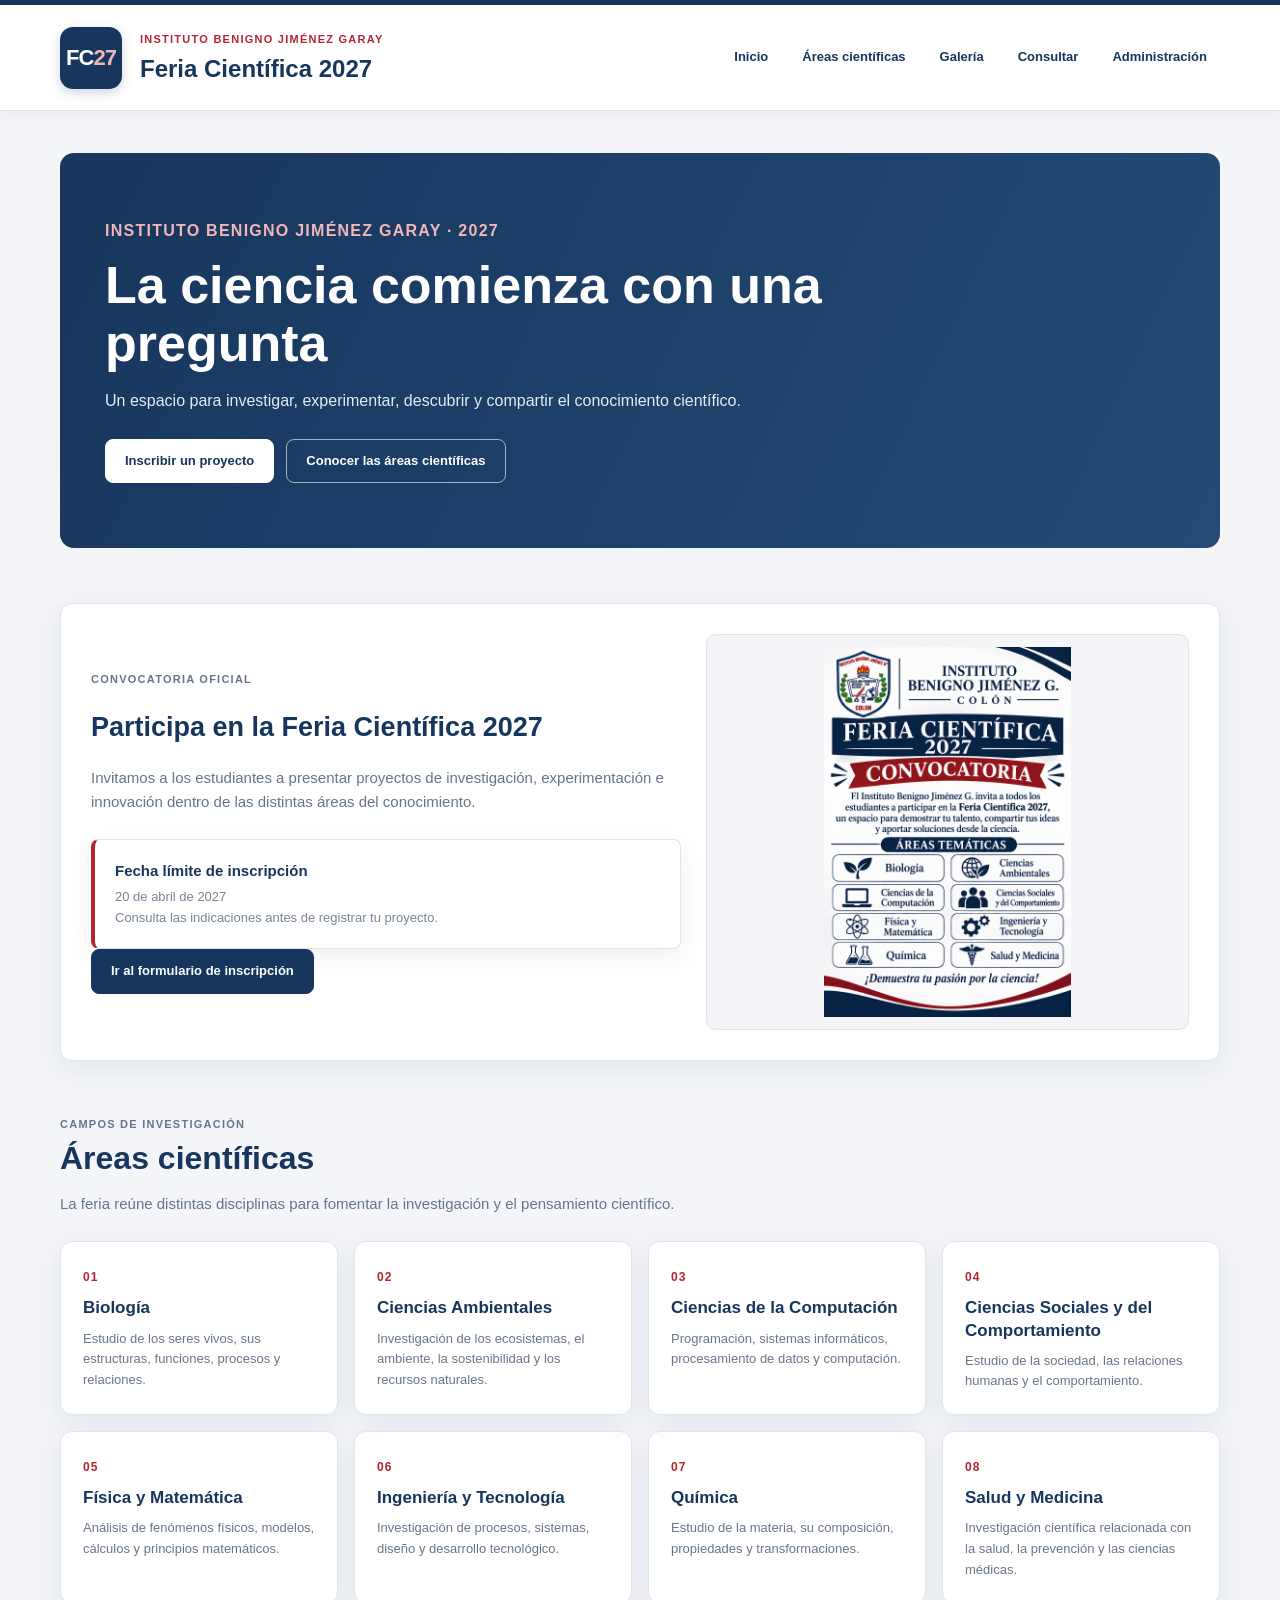
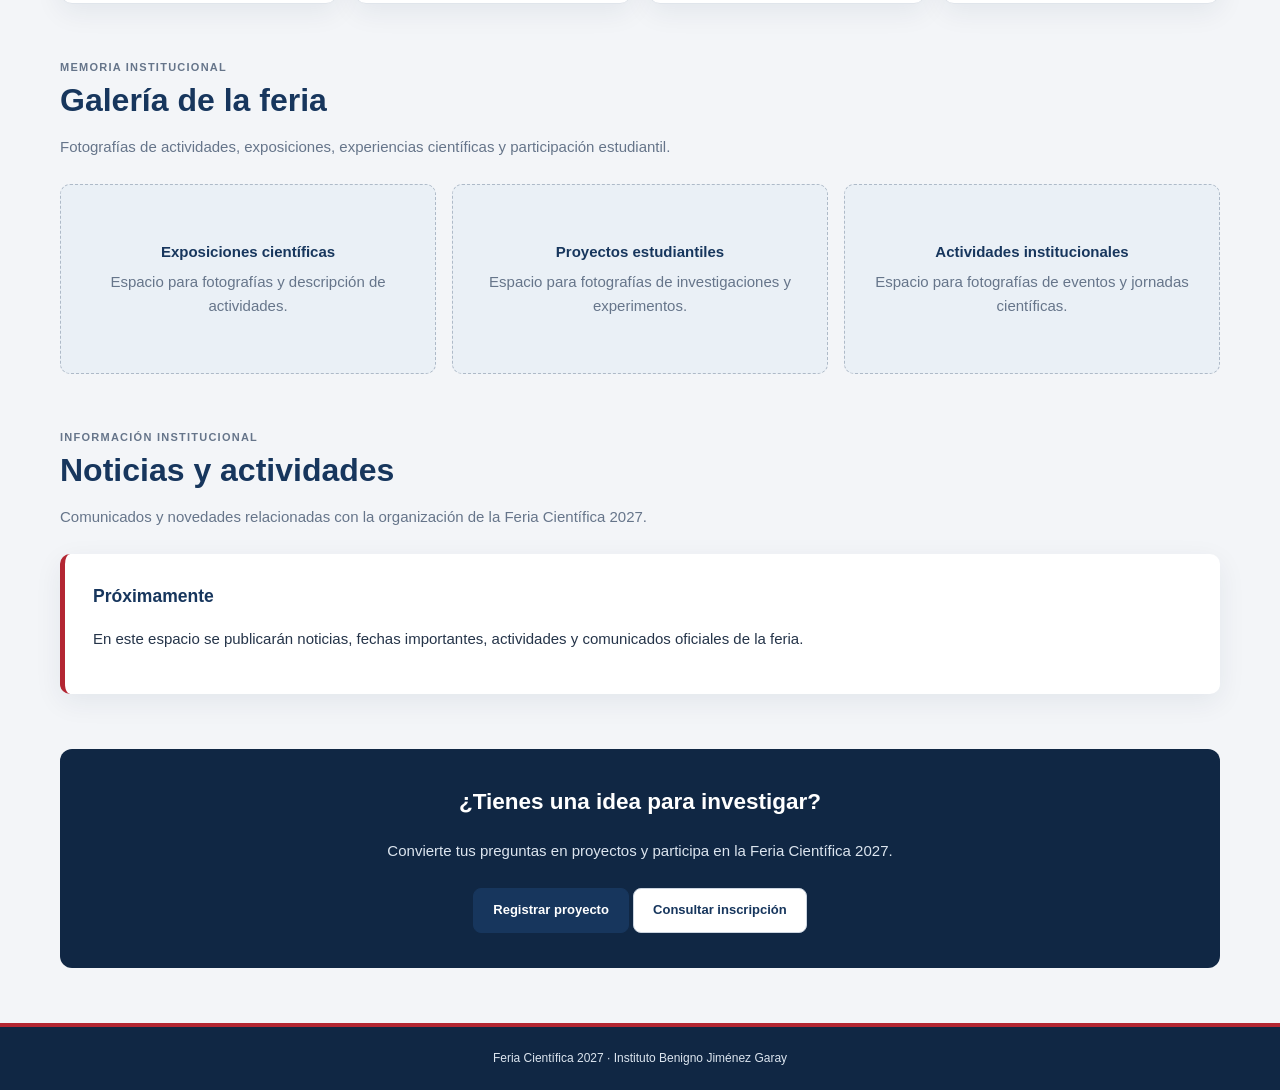
==== commit e844fc47: "Revamp index.html for Feria Científica 2027 Updated theme color and title, added meta description, a" ====
--- a/index.html
+++ b/index.html
@@ -4,214 +4,521 @@
 <head>
   <meta charset="UTF-8">
   <meta name="viewport" content="width=device-width, initial-scale=1">
-  <meta name="theme-color" content="#123b35">
-  <title>Feria Científica 2027 | Inscripción</title>
+  <meta name="theme-color" content="#17365d">
+  <meta name="description" content="Portal oficial de la Feria Científica 2027 del Instituto Benigno Jiménez Garay.">
+  <title>Feria Científica 2027 | Instituto Benigno Jiménez Garay</title>
   <link rel="stylesheet" href="css/estilos.css">
+
+  <style>
+    .portal-hero {
+      padding: 65px 45px;
+      background: linear-gradient(115deg, #17365d, #244b75);
+      color: white;
+      border-radius: 14px;
+      position: relative;
+      overflow: hidden;
+    }
+
+    .portal-hero .eyebrow {
+      color: #f1b5ba;
+    }
+
+    .portal-hero h2 {
+      max-width: 720px;
+      margin: 12px 0;
+      color: white;
+      font-size: clamp(32px, 5vw, 52px);
+      line-height: 1.12;
+    }
+
+    .portal-hero p {
+      max-width: 650px;
+      color: #e4ebf4;
+      font-size: 16px;
+    }
+
+    .hero-actions {
+      display: flex;
+      flex-wrap: wrap;
+      gap: 12px;
+      margin-top: 25px;
+    }
+
+    .hero-actions .button.primary {
+      color: #17365d;
+      background: white;
+      border-color: white;
+    }
+
+    .hero-actions .button.secondary {
+      color: white;
+      background: transparent;
+      border-color: rgba(255,255,255,.6);
+    }
+
+    .portal-section {
+      margin-top: 55px;
+    }
+
+    .portal-heading {
+      max-width: 700px;
+      margin-bottom: 25px;
+    }
+
+    .portal-heading h2 {
+      margin: 5px 0 10px;
+      color: var(--azul);
+      font-size: clamp(24px, 3vw, 32px);
+      line-height: 1.2;
+    }
+
+    .portal-heading p {
+      color: #66758a;
+    }
+
+    .portal-grid {
+      display: grid;
+      grid-template-columns: repeat(4, minmax(0, 1fr));
+      gap: 16px;
+    }
+
+    .portal-card {
+      padding: 22px;
+      background: white;
+      border: 1px solid var(--gris);
+      border-radius: 12px;
+      box-shadow: var(--sombra);
+    }
+
+    .portal-card .number {
+      color: var(--rojo);
+      font-size: 12px;
+      font-weight: 800;
+      letter-spacing: 1px;
+    }
+
+    .portal-card h3 {
+      margin: 9px 0;
+      color: var(--azul);
+      font-size: 17px;
+      line-height: 1.3;
+    }
+
+    .portal-card p {
+      margin: 0;
+      color: #69778a;
+      font-size: 13px;
+    }
+
+    .portal-about {
+      display: grid;
+      grid-template-columns: 1.1fr .9fr;
+      gap: 25px;
+      align-items: center;
+      padding: 30px;
+      background: white;
+      border: 1px solid var(--gris);
+      border-radius: 12px;
+      box-shadow: var(--sombra);
+    }
+
+    .portal-about h2 {
+      color: var(--azul);
+      font-size: 27px;
+      line-height: 1.2;
+    }
+
+    .portal-about p {
+      color: #66758a;
+    }
+
+    .poster-frame {
+      padding: 12px;
+      background: #f3f5f8;
+      border: 1px solid var(--gris);
+      border-radius: 10px;
+      text-align: center;
+    }
+
+    .poster-frame img {
+      display: block;
+      width: 100%;
+      max-height: 370px;
+      object-fit: contain;
+      border-radius: 7px;
+    }
+
+    .gallery-grid {
+      display: grid;
+      grid-template-columns: repeat(3, minmax(0, 1fr));
+      gap: 16px;
+    }
+
+    .gallery-placeholder {
+      min-height: 190px;
+      display: flex;
+      flex-direction: column;
+      justify-content: center;
+      align-items: center;
+      padding: 20px;
+      color: #66758a;
+      background: #eaf0f6;
+      border: 1px dashed #aebac8;
+      border-radius: 10px;
+      text-align: center;
+    }
+
+    .gallery-placeholder strong {
+      display: block;
+      margin-bottom: 6px;
+      color: var(--azul);
+    }
+
+    .activity-panel {
+      padding: 28px;
+      background: white;
+      border-left: 5px solid var(--rojo);
+      border-radius: 10px;
+      box-shadow: var(--sombra);
+    }
+
+    .activity-panel h3 {
+      margin-top: 0;
+      color: var(--azul);
+    }
+
+    .portal-cta {
+      margin-top: 55px;
+      padding: 35px;
+      color: white;
+      background: var(--azul-oscuro);
+      border-radius: 12px;
+      text-align: center;
+    }
+
+    .portal-cta h2 {
+      margin-top: 0;
+      color: white;
+    }
+
+    .portal-cta p {
+      color: #dce5ef;
+    }
+
+    .portal-cta .button {
+      margin-top: 10px;
+    }
+
+    @media (max-width: 850px) {
+      .portal-grid {
+        grid-template-columns: repeat(2, minmax(0, 1fr));
+      }
+
+      .portal-about {
+        grid-template-columns: 1fr;
+      }
+
+      .gallery-grid {
+        grid-template-columns: repeat(2, minmax(0, 1fr));
+      }
+    }
+
+    @media (max-width: 600px) {
+      .portal-hero {
+        padding: 35px 22px;
+      }
+
+      .portal-grid,
+      .gallery-grid {
+        grid-template-columns: 1fr;
+      }
+
+      .portal-about,
+      .portal-cta {
+        padding: 22px;
+      }
+
+      .portal-section {
+        margin-top: 38px;
+      }
+    }
+  </style>
 </head>
+
 <body>
+
 <header class="site-header">
   <div class="container header-inner">
+
     <div class="brand-mark">FC<span>27</span></div>
+
     <div>
-      <p class="eyebrow" data-site="institucion">Instituto Benigno Jiménez Garay</p>
+      <p class="eyebrow" data-site="institucion">
+        Instituto Benigno Jiménez Garay
+      </p>
       <h1 data-site="titulo">Feria Científica 2027</h1>
     </div>
+
     <nav>
-      <a href="consulta.html">Consultar proyecto</a>
+      <a href="#inicio">Inicio</a>
+      <a href="#areas">Áreas científicas</a>
+      <a href="#galeria">Galería</a>
+      <a href="consulta.html">Consultar</a>
       <a href="admin.html">Administración</a>
     </nav>
+
   </div>
 </header>
 
-<main class="container main-layout">
-  <section class="intro">
-    <p class="eyebrow">Convocatoria estudiantil</p>
-    <h2 data-site="subtitulo">Inscripción de proyectos científicos</h2>
-    <p data-site="descripcion">Completa la información del equipo y adjunta el anteproyecto. Los campos marcados con * son obligatorios.</p>
-    <div class="notice">
-      <strong>Fecha de cierre:</strong> <span data-site="fecha">20 de abril de 2027</span>.
-      <span data-site="aviso">El código se asignará automáticamente según el área temática.</span>
-    </div>
+<main class="container">
+
+  <!-- PRESENTACIÓN PRINCIPAL -->
+
+  <section class="portal-hero" id="inicio">
+
+    <p class="eyebrow">Instituto Benigno Jiménez Garay · 2027</p>
+
+    <h2 data-site="subtitulo">
+      La ciencia comienza con una pregunta
+    </h2>
+
+    <p data-site="descripcion">
+      Un espacio para investigar, experimentar, descubrir
+      y compartir el conocimiento científico.
+    </p>
+
+    <div class="hero-actions">
+      <a href="inscripcion.html" class="button primary">
+        Inscribir un proyecto
+      </a>
+
+      <a href="#areas" class="button secondary">
+        Conocer las áreas científicas
+      </a>
+    </div>
+
   </section>
 
-  <form id="registroForm" class="panel" novalidate>
-    <div class="section-heading">
-      <span>01</span>
+  <!-- CONVOCATORIA -->
+
+  <section class="portal-section" id="convocatoria">
+
+    <div class="portal-about">
+
       <div>
-        <h3>Área temática</h3>
-        <p>Selecciona el área principal de tu investigación.</p>
+        <p class="eyebrow">Convocatoria oficial</p>
+
+        <h2>Participa en la Feria Científica 2027</h2>
+
+        <p>
+          Invitamos a los estudiantes a presentar proyectos
+          de investigación, experimentación e innovación
+          dentro de las distintas áreas del conocimiento.
+        </p>
+
+        <div class="notice">
+          <strong>Fecha límite de inscripción</strong>
+          <span data-site="fecha">20 de abril de 2027</span>
+          <span data-site="aviso">
+            Consulta las indicaciones antes de registrar tu proyecto.
+          </span>
+        </div>
+
+        <a href="inscripcion.html" class="button primary">
+          Ir al formulario de inscripción
+        </a>
       </div>
-    </div>
-    <div id="areas" class="area-grid"></div>
-    <input type="hidden" id="area" name="area" required>
-
-    <div class="section-heading">
-      <span>02</span>
-      <div>
-        <h3>Información del proyecto</h3>
-        <p>Describe brevemente la propuesta.</p>
+
+      <div class="poster-frame">
+        <img
+          src="file_00000000cbe081f98ef02e19d0d15d99.png"
+          alt="Cartel oficial de la Feria Científica 2027">
       </div>
-    </div>
-
-    <div class="form-grid">
-      <label class="full">Título del proyecto *
-        <input name="titulo" maxlength="180" required placeholder="Escribe el título completo">
-      </label>
-
-      <label>Tipo de proyecto *
-        <select name="tipo" required>
-          <option value="">Seleccionar</option>
-          <option>Experimental</option>
-          <option>Investigativo</option>
-        </select>
-      </label>
-
-      <label>Turno *
-        <select name="turno" required>
-          <option value="">Seleccionar</option>
-          <option>Matutino</option>
-          <option>Vespertino</option>
-        </select>
-      </label>
-
-      <label>¿Requiere laboratorio? *
-        <select name="laboratorio" required>
-          <option value="">Seleccionar</option>
-          <option>Sí</option>
-          <option>No</option>
-        </select>
-      </label>
-
-      <label class="full">Resumen (máximo 250 palabras) *
-        <textarea name="resumen" id="resumen" rows="5" required placeholder="Presenta el propósito, método y alcance de la investigación."></textarea>
-        <small><span id="wordCount">0</span>/250 palabras</small>
-      </label>
-    </div>
-
-    <div class="section-heading">
-      <span>03</span>
-      <div>
-        <h3>Líder del equipo</h3>
-        <p>Datos de contacto y ubicación académica.</p>
+
+    </div>
+
+  </section>
+
+  <!-- ÁREAS CIENTÍFICAS -->
+
+  <section class="portal-section" id="areas">
+
+    <div class="portal-heading">
+      <p class="eyebrow">Campos de investigación</p>
+      <h2>Áreas científicas</h2>
+      <p>
+        La feria reúne distintas disciplinas para fomentar
+        la investigación y el pensamiento científico.
+      </p>
+    </div>
+
+    <div class="portal-grid">
+
+      <article class="portal-card">
+        <span class="number">01</span>
+        <h3>Biología</h3>
+        <p>
+          Estudio de los seres vivos, sus estructuras,
+          funciones, procesos y relaciones.
+        </p>
+      </article>
+
+      <article class="portal-card">
+        <span class="number">02</span>
+        <h3>Ciencias Ambientales</h3>
+        <p>
+          Investigación de los ecosistemas, el ambiente,
+          la sostenibilidad y los recursos naturales.
+        </p>
+      </article>
+
+      <article class="portal-card">
+        <span class="number">03</span>
+        <h3>Ciencias de la Computación</h3>
+        <p>
+          Programación, sistemas informáticos,
+          procesamiento de datos y computación.
+        </p>
+      </article>
+
+      <article class="portal-card">
+        <span class="number">04</span>
+        <h3>Ciencias Sociales y del Comportamiento</h3>
+        <p>
+          Estudio de la sociedad, las relaciones humanas
+          y el comportamiento.
+        </p>
+      </article>
+
+      <article class="portal-card">
+        <span class="number">05</span>
+        <h3>Física y Matemática</h3>
+        <p>
+          Análisis de fenómenos físicos, modelos,
+          cálculos y principios matemáticos.
+        </p>
+      </article>
+
+      <article class="portal-card">
+        <span class="number">06</span>
+        <h3>Ingeniería y Tecnología</h3>
+        <p>
+          Investigación de procesos, sistemas,
+          diseño y desarrollo tecnológico.
+        </p>
+      </article>
+
+      <article class="portal-card">
+        <span class="number">07</span>
+        <h3>Química</h3>
+        <p>
+          Estudio de la materia, su composición,
+          propiedades y transformaciones.
+        </p>
+      </article>
+
+      <article class="portal-card">
+        <span class="number">08</span>
+        <h3>Salud y Medicina</h3>
+        <p>
+          Investigación científica relacionada con
+          la salud, la prevención y las ciencias médicas.
+        </p>
+      </article>
+
+    </div>
+
+  </section>
+
+  <!-- GALERÍA -->
+
+  <section class="portal-section" id="galeria">
+
+    <div class="portal-heading">
+      <p class="eyebrow">Memoria institucional</p>
+      <h2>Galería de la feria</h2>
+      <p>
+        Fotografías de actividades, exposiciones,
+        experiencias científicas y participación estudiantil.
+      </p>
+    </div>
+
+    <div class="gallery-grid">
+
+      <div class="gallery-placeholder">
+        <strong>Exposiciones científicas</strong>
+        <span>Espacio para fotografías y descripción de actividades.</span>
       </div>
-    </div>
-
-    <div class="form-grid">
-      <label>Nombre completo *
-        <input name="lider" required maxlength="120">
-      </label>
-
-      <label>Correo electrónico *
-        <input type="email" name="correo" required>
-      </label>
-
-      <label>Confirmar correo *
-        <input type="email" id="correoConfirmacion" required>
-      </label>
-
-      <label>Grado *
-        <select name="grado" required>
-          <option value="">Seleccionar</option>
-          <option>7.º</option>
-          <option>8.º</option>
-          <option>9.º</option>
-          <option>10.º</option>
-          <option>11.º</option>
-          <option>12.º</option>
-        </select>
-      </label>
-
-      <label>Salón *
-        <input name="salon" required maxlength="30" placeholder="Ej. 42">
-      </label>
-    </div>
-
-    <div class="section-heading">
-      <span>04</span>
-      <div>
-        <h3>Integrantes adicionales</h3>
-        <p>Escribe los nombres de los demás integrantes, si corresponde.</p>
+
+      <div class="gallery-placeholder">
+        <strong>Proyectos estudiantiles</strong>
+        <span>Espacio para fotografías de investigaciones y experimentos.</span>
       </div>
-    </div>
-
-    <label class="full">Otros integrantes (uno por línea)
-      <textarea name="integrantes" rows="3" placeholder="Nombre completo de cada integrante"></textarea>
-    </label>
-
-    <div class="section-heading">
-      <span>05</span>
-      <div>
-        <h3>Docente asesor</h3>
-        <p>Información del docente responsable.</p>
+
+      <div class="gallery-placeholder">
+        <strong>Actividades institucionales</strong>
+        <span>Espacio para fotografías de eventos y jornadas científicas.</span>
       </div>
-    </div>
-
-    <label class="full">Nombre del docente asesor *
-      <input name="asesor" required maxlength="120">
-    </label>
-
-    <div class="section-heading">
-      <span>06</span>
-      <div>
-        <h3>Anteproyecto</h3>
-        <p>Adjunta el documento para revisión.</p>
-      </div>
-    </div>
-
-    <label class="upload full">Archivo del anteproyecto *
-      <input type="file" id="archivo" accept=".pdf,.doc,.docx,application/pdf,application/msword,application/vnd.openxmlformats-officedocument.wordprocessingml.document" required>
-      <small>Formatos permitidos: PDF, DOC o DOCX. Máximo 20 MB.</small>
-    </label>
-
-    <label class="check full">
-      <input type="checkbox" id="declaracion" required>
-      Declaro que la información proporcionada es correcta y que el proyecto corresponde al trabajo del equipo.
-    </label>
-
-    <div id="formMessage" class="message" role="status" aria-live="polite"></div>
-
-    <button class="button primary full" id="submitBtn" type="submit">
-      Enviar inscripción
-    </button>
-
-    <p class="fine-print">
-      Al enviar, se registrarán los datos y el anteproyecto para el proceso de organización de la Feria Científica 2027.
+
+    </div>
+
+  </section>
+
+  <!-- NOTICIAS Y ACTIVIDADES -->
+
+  <section class="portal-section" id="actividades">
+
+    <div class="portal-heading">
+      <p class="eyebrow">Información institucional</p>
+      <h2>Noticias y actividades</h2>
+      <p>
+        Comunicados y novedades relacionadas con
+        la organización de la Feria Científica 2027.
+      </p>
+    </div>
+
+    <div class="activity-panel">
+      <h3>Próximamente</h3>
+      <p>
+        En este espacio se publicarán noticias,
+        fechas importantes, actividades y comunicados
+        oficiales de la feria.
+      </p>
+    </div>
+
+  </section>
+
+  <!-- INFORMACIÓN FINAL -->
+
+  <section class="portal-cta">
+
+    <h2>¿Tienes una idea para investigar?</h2>
+
+    <p>
+      Convierte tus preguntas en proyectos y participa
+      en la Feria Científica 2027.
     </p>
-  </form>
+
+    <a href="inscripcion.html" class="button primary">
+      Registrar proyecto
+    </a>
+
+    <a href="consulta.html" class="button secondary">
+      Consultar inscripción
+    </a>
+
+  </section>
+
 </main>
 
 <footer>
-  <div class="container">Feria Científica 2027 · Instituto Benigno Jiménez Garay</div>
+  <div class="container">
+    Feria Científica 2027 · Instituto Benigno Jiménez Garay
+  </div>
 </footer>
 
 <script src="js/config.js"></script>
-<script src="js/registro.js"></script>
 <script src="js/publico.js"></script>
-  <!-- Ventana emergente de la convocatoria -->
-<div id="convocatoriaModal" class="convocatoria-modal">
-    <div class="convocatoria-contenido">
-        <button
-            type="button"
-            id="cerrarConvocatoria"
-            class="convocatoria-cerrar"
-            aria-label="Cerrar convocatoria">
-            &times;
-        </button>
-
-        <img
-            id="imagenConvocatoria"
-            src="https://raw.githubusercontent.com/feriacientifica2027-coder/Proyecto-cient-fico-2027/9deed8e796db35ba2ff01e747b571dc8d1014ddc/file_00000000cbe081f98ef02e19d0d15d99.png"
-            alt="Convocatoria de la Feria Científica 2027">
-    </div>
-</div>
-
-<button
-    type="button"
-    id="abrirConvocatoria"
-    class="boton-ver-convocatoria">
-    Ver convocatoria
-</button>
-
-<script src="js/convocatoria.js"></script>
+
 </body>
 </html>
--- a/css/estilos.css
+++ b/css/estilos.css
@@ -724,3 +724,87 @@
 @media (max-width: 360px) {
   .stats-grid { grid-template-columns: 1fr; }
 }
+/* Ventana emergente de convocatoria */
+.convocatoria-modal {
+    display: none;
+    position: fixed;
+    inset: 0;
+    z-index: 99999;
+    background: rgba(10, 20, 35, 0.88);
+    justify-content: center;
+    align-items: center;
+    padding: 15px;
+}
+
+.convocatoria-modal.activa {
+    display: flex;
+}
+
+.convocatoria-contenido {
+    position: relative;
+    width: 100%;
+    max-width: 520px;
+    max-height: 92vh;
+    display: flex;
+    justify-content: center;
+    align-items: center;
+}
+
+.convocatoria-contenido img {
+    display: block;
+    width: 100%;
+    max-height: 88vh;
+    object-fit: contain;
+    border-radius: 12px;
+    background: white;
+}
+
+.convocatoria-cerrar {
+    position: absolute;
+    top: -12px;
+    right: -10px;
+    z-index: 2;
+    width: 42px;
+    height: 42px;
+    border: none;
+    border-radius: 50%;
+    background: #a51f35;
+    color: white;
+    font-size: 30px;
+    cursor: pointer;
+    box-shadow: 0 3px 12px rgba(0,0,0,.3);
+}
+
+.boton-ver-convocatoria {
+    position: fixed;
+    right: 18px;
+    bottom: 18px;
+    z-index: 1000;
+    padding: 12px 18px;
+    border: none;
+    border-radius: 25px;
+    background: #17375e;
+    color: white;
+    font-weight: bold;
+    cursor: pointer;
+    box-shadow: 0 3px 12px rgba(0,0,0,.2);
+}
+
+.boton-ver-convocatoria:hover {
+    background: #a51f35;
+}
+
+/* Evita que el cartel siga apareciendo como fondo */
+.intro {
+    background-image: none !important;
+}
+
+@media (max-width: 600px) {
+    .convocatoria-contenido {
+        max-width: 100%;
+    }
+
+    .convocatoria-cerrar {
+        right: 0;
+    }
+}
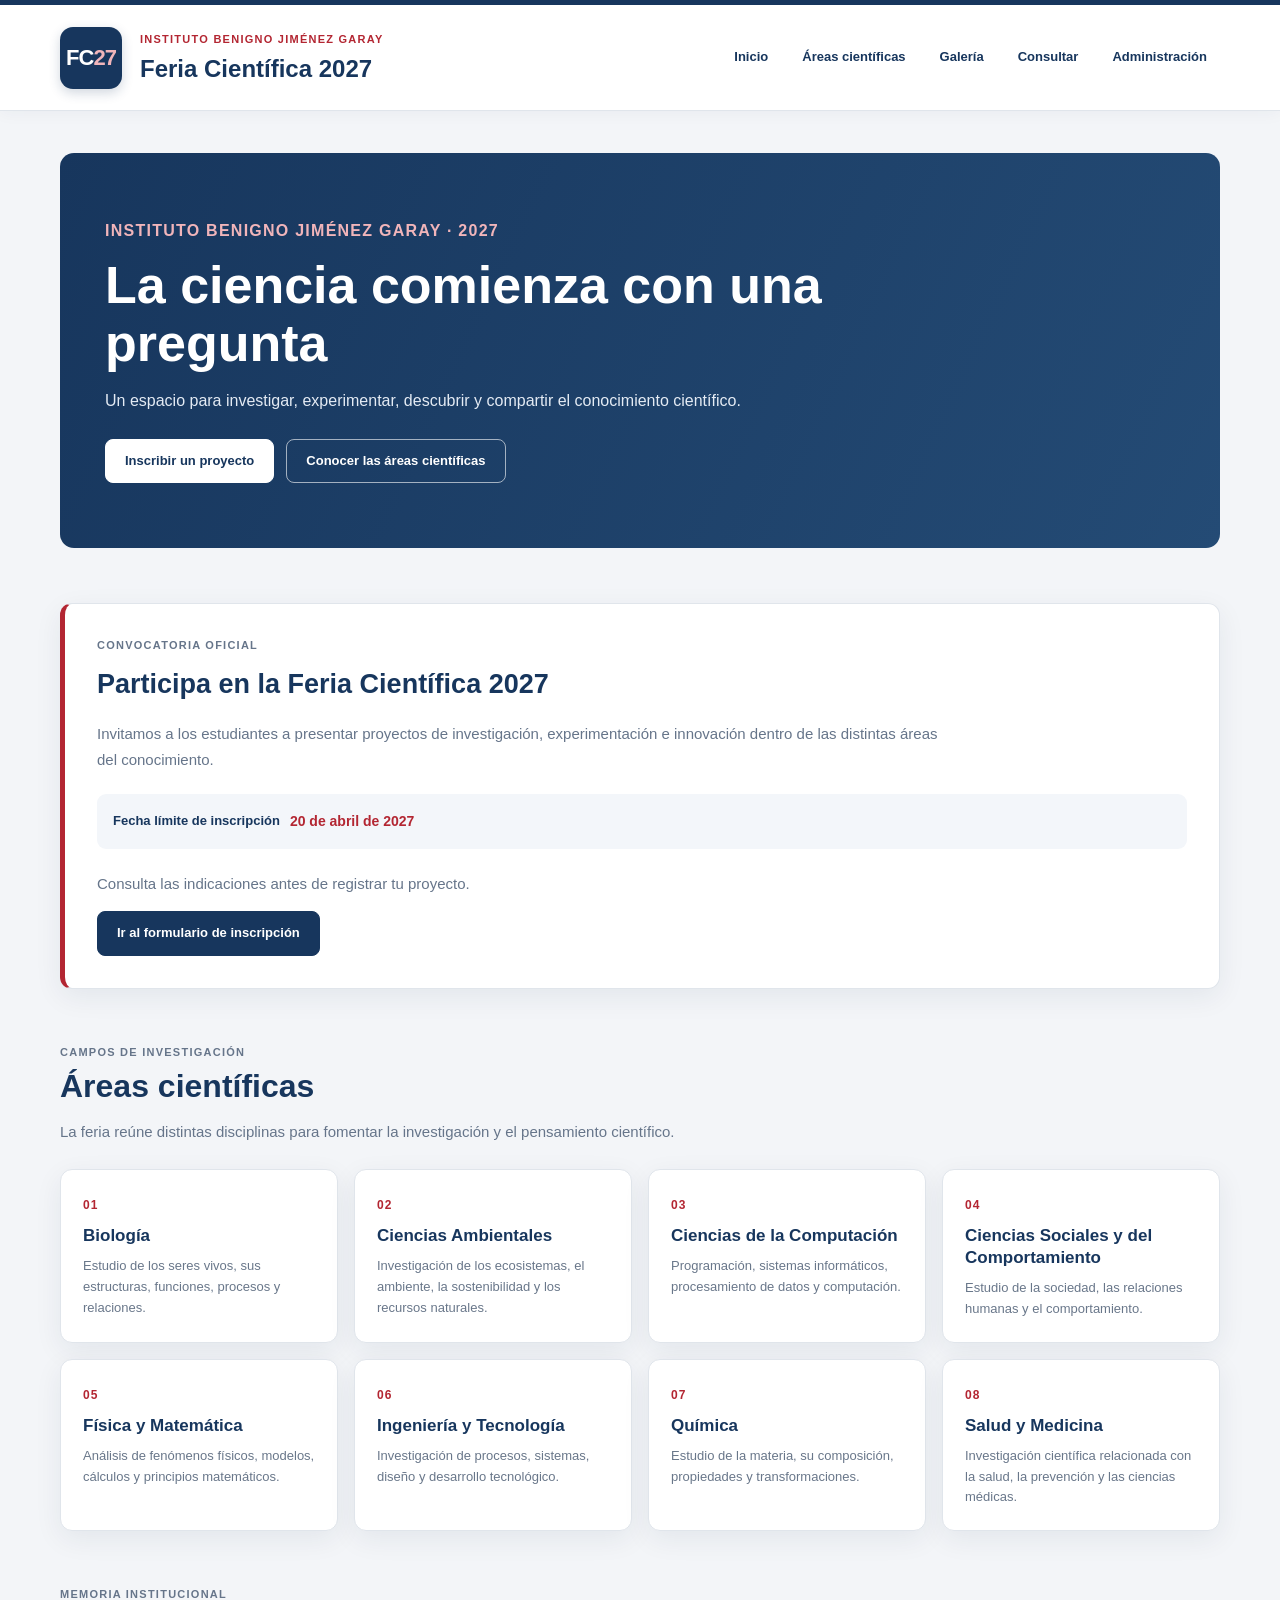
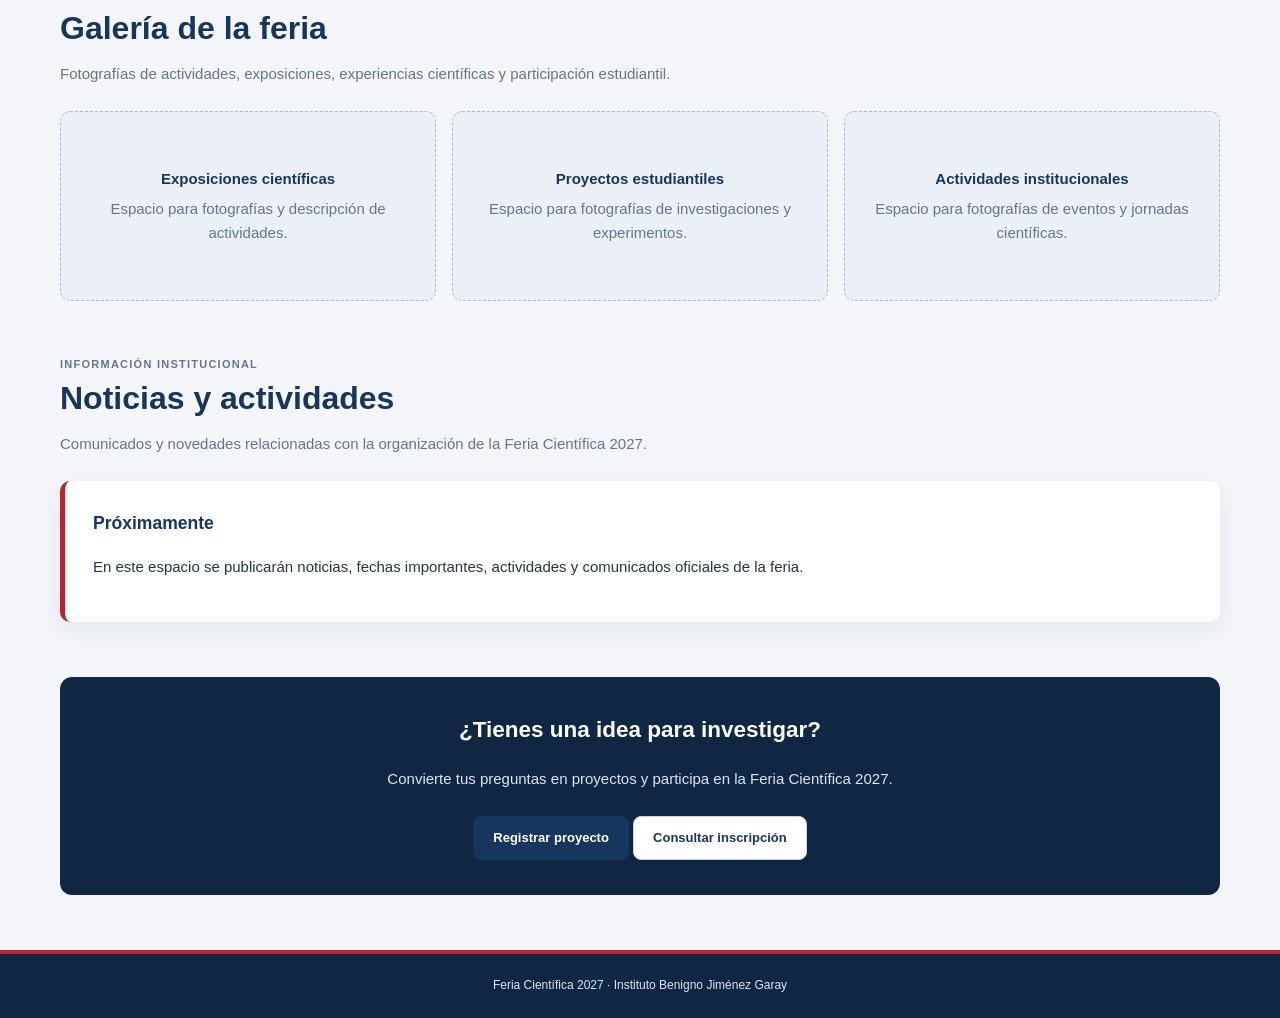
==== commit 7dca2592: "Refactor portal-about to portal-announcement" ====
--- a/index.html
+++ b/index.html
@@ -110,42 +110,49 @@
       font-size: 13px;
     }
 
-    .portal-about {
-      display: grid;
-      grid-template-columns: 1.1fr .9fr;
-      gap: 25px;
-      align-items: center;
-      padding: 30px;
+    /* CONVOCATORIA SIN CARTEL */
+
+    .portal-announcement {
+      padding: 32px;
       background: white;
       border: 1px solid var(--gris);
+      border-left: 5px solid var(--rojo);
       border-radius: 12px;
       box-shadow: var(--sombra);
     }
 
-    .portal-about h2 {
+    .portal-announcement h2 {
+      margin: 8px 0 12px;
       color: var(--azul);
       font-size: 27px;
-      line-height: 1.2;
-    }
-
-    .portal-about p {
+    }
+
+    .portal-announcement p {
+      max-width: 850px;
       color: #66758a;
-    }
-
-    .poster-frame {
-      padding: 12px;
-      background: #f3f5f8;
-      border: 1px solid var(--gris);
-      border-radius: 10px;
-      text-align: center;
-    }
-
-    .poster-frame img {
-      display: block;
-      width: 100%;
-      max-height: 370px;
-      object-fit: contain;
-      border-radius: 7px;
+      line-height: 1.7;
+    }
+
+    .announcement-date {
+      display: flex;
+      flex-wrap: wrap;
+      align-items: center;
+      gap: 10px;
+      margin: 22px 0;
+      padding: 16px;
+      background: #f3f6fa;
+      border-radius: 9px;
+    }
+
+    .announcement-date strong {
+      color: var(--azul);
+      font-size: 13px;
+    }
+
+    .announcement-date span {
+      color: var(--rojo);
+      font-size: 14px;
+      font-weight: 800;
     }
 
     .gallery-grid {
@@ -214,10 +221,6 @@
         grid-template-columns: repeat(2, minmax(0, 1fr));
       }
 
-      .portal-about {
-        grid-template-columns: 1fr;
-      }
-
       .gallery-grid {
         grid-template-columns: repeat(2, minmax(0, 1fr));
       }
@@ -233,13 +236,18 @@
         grid-template-columns: 1fr;
       }
 
-      .portal-about,
+      .portal-announcement,
       .portal-cta {
         padding: 22px;
       }
 
       .portal-section {
         margin-top: 38px;
+      }
+
+      .announcement-date {
+        align-items: flex-start;
+        flex-direction: column;
       }
     }
   </style>
@@ -303,37 +311,30 @@
 
   <section class="portal-section" id="convocatoria">
 
-    <div class="portal-about">
-
-      <div>
-        <p class="eyebrow">Convocatoria oficial</p>
-
-        <h2>Participa en la Feria Científica 2027</h2>
-
-        <p>
-          Invitamos a los estudiantes a presentar proyectos
-          de investigación, experimentación e innovación
-          dentro de las distintas áreas del conocimiento.
-        </p>
-
-        <div class="notice">
-          <strong>Fecha límite de inscripción</strong>
-          <span data-site="fecha">20 de abril de 2027</span>
-          <span data-site="aviso">
-            Consulta las indicaciones antes de registrar tu proyecto.
-          </span>
-        </div>
-
-        <a href="inscripcion.html" class="button primary">
-          Ir al formulario de inscripción
-        </a>
+    <div class="portal-announcement">
+
+      <p class="eyebrow">Convocatoria oficial</p>
+
+      <h2>Participa en la Feria Científica 2027</h2>
+
+      <p>
+        Invitamos a los estudiantes a presentar proyectos
+        de investigación, experimentación e innovación
+        dentro de las distintas áreas del conocimiento.
+      </p>
+
+      <div class="announcement-date">
+        <strong>Fecha límite de inscripción</strong>
+        <span data-site="fecha">20 de abril de 2027</span>
       </div>
 
-      <div class="poster-frame">
-        <img
-          src="file_00000000cbe081f98ef02e19d0d15d99.png"
-          alt="Cartel oficial de la Feria Científica 2027">
-      </div>
+      <p data-site="aviso">
+        Consulta las indicaciones antes de registrar tu proyecto.
+      </p>
+
+      <a href="inscripcion.html" class="button primary">
+        Ir al formulario de inscripción
+      </a>
 
     </div>
 
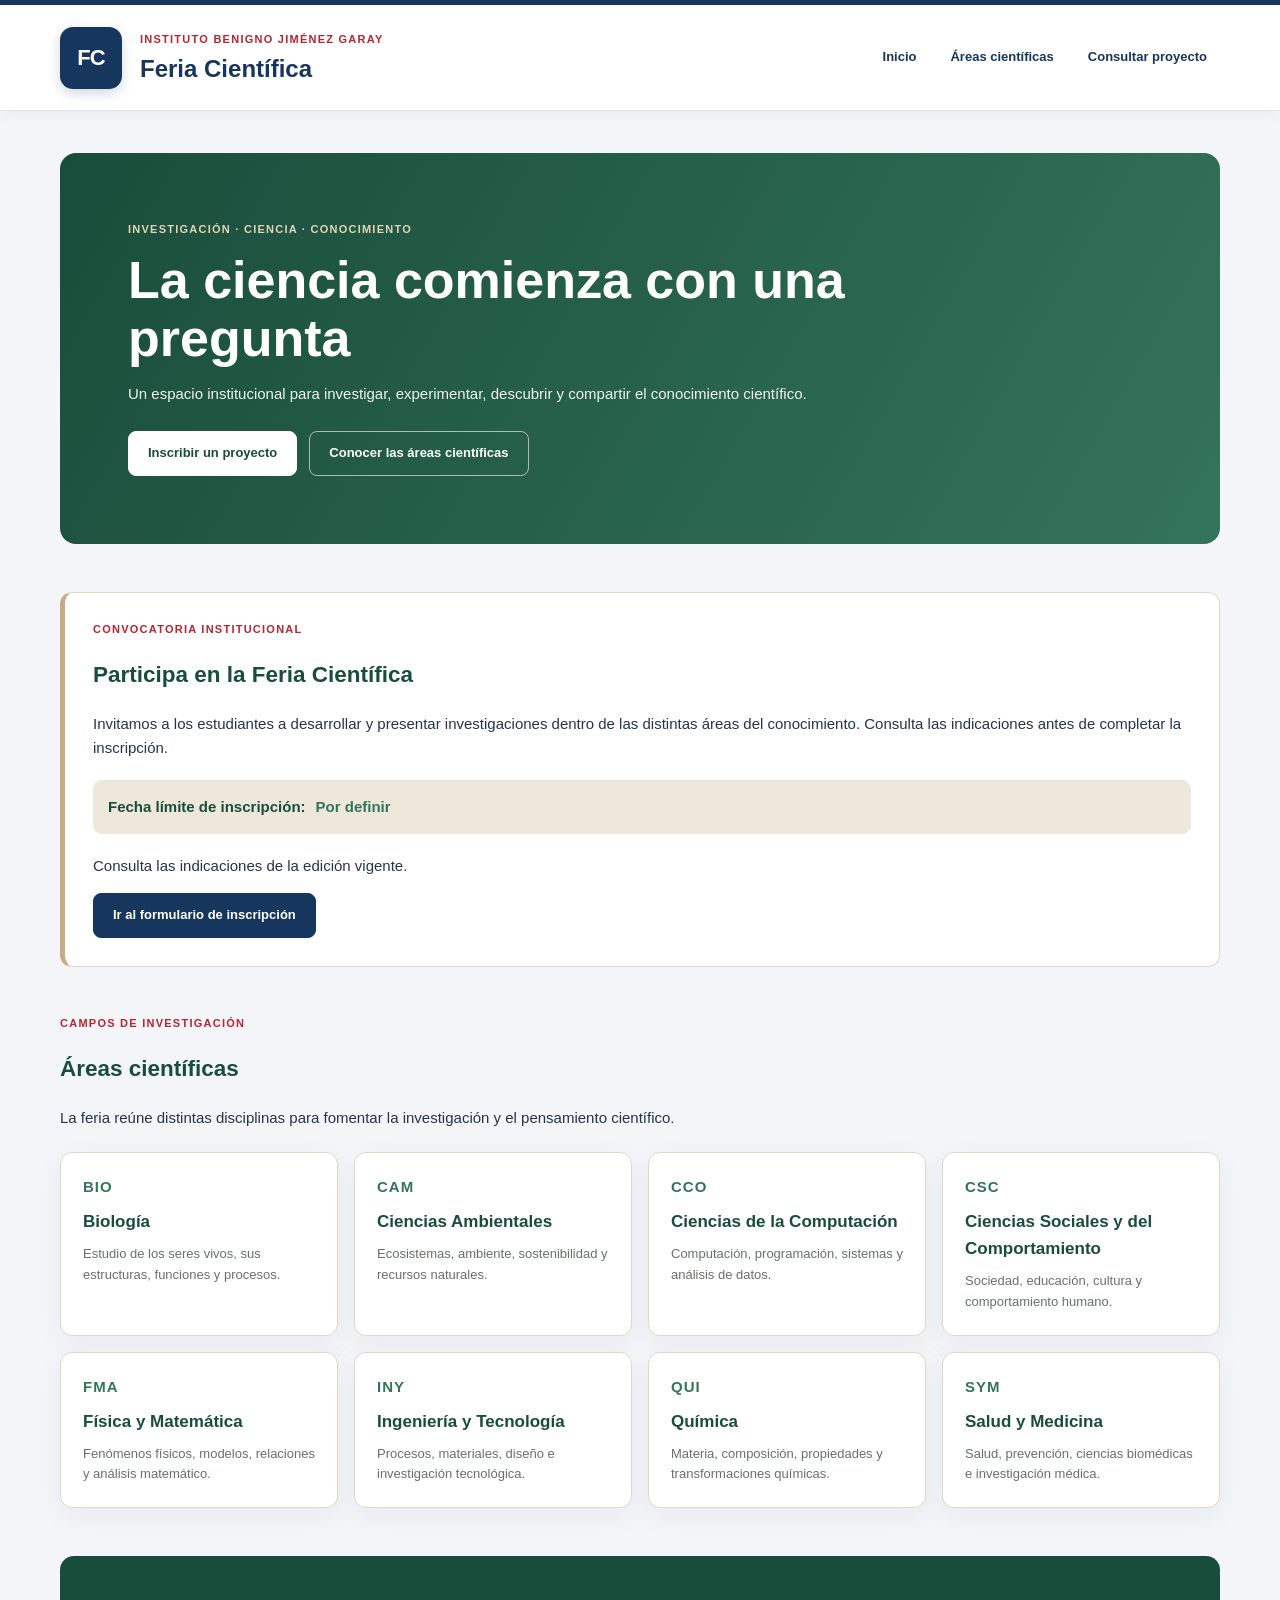
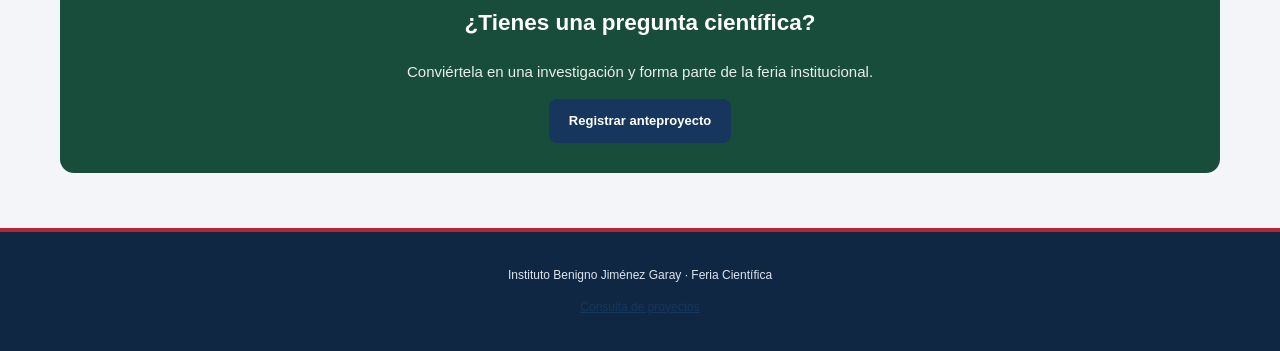
==== commit 04e48826: "Update index.html" ====
--- a/index.html
+++ b/index.html
@@ -1,525 +1,187 @@
-
 <!DOCTYPE html>
 <html lang="es">
 <head>
   <meta charset="UTF-8">
   <meta name="viewport" content="width=device-width, initial-scale=1">
-  <meta name="theme-color" content="#17365d">
-  <meta name="description" content="Portal oficial de la Feria Científica 2027 del Instituto Benigno Jiménez Garay.">
-  <title>Feria Científica 2027 | Instituto Benigno Jiménez Garay</title>
+  <meta name="theme-color" content="#194D3B">
+  <meta name="description" content="Portal institucional de la Feria Científica del Instituto Benigno Jiménez Garay.">
+  <title>Feria Científica | Instituto Benigno Jiménez Garay</title>
   <link rel="stylesheet" href="css/estilos.css">
-
   <style>
     .portal-hero {
-      padding: 65px 45px;
-      background: linear-gradient(115deg, #17365d, #244b75);
+      padding: clamp(32px, 6vw, 68px);
       color: white;
-      border-radius: 14px;
-      position: relative;
+      background: linear-gradient(120deg, #194D3B, #34745A);
+      border-radius: 16px;
       overflow: hidden;
     }
-
-    .portal-hero .eyebrow {
-      color: #f1b5ba;
-    }
-
+    .portal-hero .eyebrow { color: #E5D4B6; }
     .portal-hero h2 {
-      max-width: 720px;
+      max-width: 760px;
       margin: 12px 0;
       color: white;
       font-size: clamp(32px, 5vw, 52px);
       line-height: 1.12;
     }
-
-    .portal-hero p {
-      max-width: 650px;
-      color: #e4ebf4;
-      font-size: 16px;
+    .portal-hero p { max-width: 680px; color: #F1F4EF; }
+    .hero-actions { display:flex; flex-wrap:wrap; gap:12px; margin-top:25px; }
+    .hero-actions .button.primary { color:#194D3B; background:white; border-color:white; }
+    .hero-actions .button.secondary { color:white; background:transparent; border-color:#ffffff99; }
+    .portal-section { margin-top:48px; }
+    .portal-heading { max-width:720px; margin-bottom:22px; }
+    .portal-heading h2 { color:#194D3B; }
+    .portal-grid { display:grid; grid-template-columns:repeat(4,minmax(0,1fr)); gap:16px; }
+    .portal-card {
+      padding:22px; background:white; border:1px solid #DED8C9;
+      border-radius:12px; box-shadow:0 8px 28px #194D3B0D;
     }
-
-    .hero-actions {
-      display: flex;
-      flex-wrap: wrap;
-      gap: 12px;
-      margin-top: 25px;
+    .portal-card .number { color:#34745A; font-weight:800; letter-spacing:1px; }
+    .portal-card h3 { margin:9px 0; color:#194D3B; font-size:17px; }
+    .portal-card p { margin:0; color:#657269; font-size:13px; }
+    .portal-announcement {
+      padding:28px; background:white; border:1px solid #DED8C9;
+      border-left:5px solid #C6AD83; border-radius:12px;
     }
-
-    .hero-actions .button.primary {
-      color: #17365d;
-      background: white;
-      border-color: white;
+    .portal-announcement h2 { color:#194D3B; }
+    .announcement-date {
+      display:flex; flex-wrap:wrap; gap:10px; align-items:center;
+      margin:20px 0; padding:15px; background:#EDE8DA; border-radius:9px;
     }
-
-    .hero-actions .button.secondary {
-      color: white;
-      background: transparent;
-      border-color: rgba(255,255,255,.6);
+    .announcement-date strong { color:#194D3B; }
+    .announcement-date span { color:#34745A; font-weight:800; }
+    .portal-cta {
+      margin-top:48px; padding:30px; color:white;
+      background:#194D3B; border-radius:14px; text-align:center;
     }
-
-    .portal-section {
-      margin-top: 55px;
+    .portal-cta h2 { color:white; }
+    .portal-cta p { color:#E8EEE9; }
+    @media(max-width:850px) {
+      .portal-grid { grid-template-columns:repeat(2,minmax(0,1fr)); }
     }
-
-    .portal-heading {
-      max-width: 700px;
-      margin-bottom: 25px;
-    }
-
-    .portal-heading h2 {
-      margin: 5px 0 10px;
-      color: var(--azul);
-      font-size: clamp(24px, 3vw, 32px);
-      line-height: 1.2;
-    }
-
-    .portal-heading p {
-      color: #66758a;
-    }
-
-    .portal-grid {
-      display: grid;
-      grid-template-columns: repeat(4, minmax(0, 1fr));
-      gap: 16px;
-    }
-
-    .portal-card {
-      padding: 22px;
-      background: white;
-      border: 1px solid var(--gris);
-      border-radius: 12px;
-      box-shadow: var(--sombra);
-    }
-
-    .portal-card .number {
-      color: var(--rojo);
-      font-size: 12px;
-      font-weight: 800;
-      letter-spacing: 1px;
-    }
-
-    .portal-card h3 {
-      margin: 9px 0;
-      color: var(--azul);
-      font-size: 17px;
-      line-height: 1.3;
-    }
-
-    .portal-card p {
-      margin: 0;
-      color: #69778a;
-      font-size: 13px;
-    }
-
-    /* CONVOCATORIA SIN CARTEL */
-
-    .portal-announcement {
-      padding: 32px;
-      background: white;
-      border: 1px solid var(--gris);
-      border-left: 5px solid var(--rojo);
-      border-radius: 12px;
-      box-shadow: var(--sombra);
-    }
-
-    .portal-announcement h2 {
-      margin: 8px 0 12px;
-      color: var(--azul);
-      font-size: 27px;
-    }
-
-    .portal-announcement p {
-      max-width: 850px;
-      color: #66758a;
-      line-height: 1.7;
-    }
-
-    .announcement-date {
-      display: flex;
-      flex-wrap: wrap;
-      align-items: center;
-      gap: 10px;
-      margin: 22px 0;
-      padding: 16px;
-      background: #f3f6fa;
-      border-radius: 9px;
-    }
-
-    .announcement-date strong {
-      color: var(--azul);
-      font-size: 13px;
-    }
-
-    .announcement-date span {
-      color: var(--rojo);
-      font-size: 14px;
-      font-weight: 800;
-    }
-
-    .gallery-grid {
-      display: grid;
-      grid-template-columns: repeat(3, minmax(0, 1fr));
-      gap: 16px;
-    }
-
-    .gallery-placeholder {
-      min-height: 190px;
-      display: flex;
-      flex-direction: column;
-      justify-content: center;
-      align-items: center;
-      padding: 20px;
-      color: #66758a;
-      background: #eaf0f6;
-      border: 1px dashed #aebac8;
-      border-radius: 10px;
-      text-align: center;
-    }
-
-    .gallery-placeholder strong {
-      display: block;
-      margin-bottom: 6px;
-      color: var(--azul);
-    }
-
-    .activity-panel {
-      padding: 28px;
-      background: white;
-      border-left: 5px solid var(--rojo);
-      border-radius: 10px;
-      box-shadow: var(--sombra);
-    }
-
-    .activity-panel h3 {
-      margin-top: 0;
-      color: var(--azul);
-    }
-
-    .portal-cta {
-      margin-top: 55px;
-      padding: 35px;
-      color: white;
-      background: var(--azul-oscuro);
-      border-radius: 12px;
-      text-align: center;
-    }
-
-    .portal-cta h2 {
-      margin-top: 0;
-      color: white;
-    }
-
-    .portal-cta p {
-      color: #dce5ef;
-    }
-
-    .portal-cta .button {
-      margin-top: 10px;
-    }
-
-    @media (max-width: 850px) {
-      .portal-grid {
-        grid-template-columns: repeat(2, minmax(0, 1fr));
-      }
-
-      .gallery-grid {
-        grid-template-columns: repeat(2, minmax(0, 1fr));
-      }
-    }
-
-    @media (max-width: 600px) {
-      .portal-hero {
-        padding: 35px 22px;
-      }
-
-      .portal-grid,
-      .gallery-grid {
-        grid-template-columns: 1fr;
-      }
-
-      .portal-announcement,
-      .portal-cta {
-        padding: 22px;
-      }
-
-      .portal-section {
-        margin-top: 38px;
-      }
-
-      .announcement-date {
-        align-items: flex-start;
-        flex-direction: column;
-      }
+    @media(max-width:600px) {
+      .portal-grid { grid-template-columns:1fr; }
+      .portal-hero { padding:30px 22px; }
+      .portal-announcement,.portal-cta { padding:22px; }
     }
   </style>
 </head>
-
 <body>
 
 <header class="site-header">
   <div class="container header-inner">
-
-    <div class="brand-mark">FC<span>27</span></div>
-
+    <div class="brand-mark">FC</div>
     <div>
-      <p class="eyebrow" data-site="institucion">
-        Instituto Benigno Jiménez Garay
-      </p>
-      <h1 data-site="titulo">Feria Científica 2027</h1>
+      <p class="eyebrow" data-site="institucion">Instituto Benigno Jiménez Garay</p>
+      <h1 data-site="titulo">Feria Científica</h1>
     </div>
-
     <nav>
       <a href="#inicio">Inicio</a>
       <a href="#areas">Áreas científicas</a>
-      <a href="#galeria">Galería</a>
-      <a href="consulta.html">Consultar</a>
-      <a href="admin.html">Administración</a>
+      <a href="consulta.html">Consultar proyecto</a>
     </nav>
-
   </div>
 </header>
 
 <main class="container">
 
-  <!-- PRESENTACIÓN PRINCIPAL -->
-
   <section class="portal-hero" id="inicio">
-
-    <p class="eyebrow">Instituto Benigno Jiménez Garay · 2027</p>
-
-    <h2 data-site="subtitulo">
-      La ciencia comienza con una pregunta
-    </h2>
-
+    <p class="eyebrow">Investigación · Ciencia · Conocimiento</p>
+    <h2 data-site="subtitulo">La ciencia comienza con una pregunta</h2>
     <p data-site="descripcion">
-      Un espacio para investigar, experimentar, descubrir
-      y compartir el conocimiento científico.
+      Un espacio institucional para investigar, experimentar,
+      descubrir y compartir el conocimiento científico.
     </p>
-
     <div class="hero-actions">
-      <a href="inscripcion.html" class="button primary">
-        Inscribir un proyecto
-      </a>
-
-      <a href="#areas" class="button secondary">
-        Conocer las áreas científicas
-      </a>
+      <a href="inscripcion.html" class="button primary">Inscribir un proyecto</a>
+      <a href="#areas" class="button secondary">Conocer las áreas científicas</a>
     </div>
-
   </section>
 
-  <!-- CONVOCATORIA -->
-
   <section class="portal-section" id="convocatoria">
-
     <div class="portal-announcement">
-
-      <p class="eyebrow">Convocatoria oficial</p>
-
-      <h2>Participa en la Feria Científica 2027</h2>
-
+      <p class="eyebrow">Convocatoria institucional</p>
+      <h2>Participa en la Feria Científica</h2>
       <p>
-        Invitamos a los estudiantes a presentar proyectos
-        de investigación, experimentación e innovación
-        dentro de las distintas áreas del conocimiento.
+        Invitamos a los estudiantes a desarrollar y presentar
+        investigaciones dentro de las distintas áreas del conocimiento.
+        Consulta las indicaciones antes de completar la inscripción.
       </p>
-
       <div class="announcement-date">
-        <strong>Fecha límite de inscripción</strong>
-        <span data-site="fecha">20 de abril de 2027</span>
+        <strong>Fecha límite de inscripción:</strong>
+        <span data-site="fecha">Por definir</span>
       </div>
-
-      <p data-site="aviso">
-        Consulta las indicaciones antes de registrar tu proyecto.
-      </p>
-
-      <a href="inscripcion.html" class="button primary">
-        Ir al formulario de inscripción
-      </a>
-
+      <p data-site="aviso">Consulta las indicaciones de la edición vigente.</p>
+      <a href="inscripcion.html" class="button primary">Ir al formulario de inscripción</a>
     </div>
-
   </section>
 
-  <!-- ÁREAS CIENTÍFICAS -->
-
   <section class="portal-section" id="areas">
-
     <div class="portal-heading">
       <p class="eyebrow">Campos de investigación</p>
       <h2>Áreas científicas</h2>
-      <p>
-        La feria reúne distintas disciplinas para fomentar
-        la investigación y el pensamiento científico.
-      </p>
+      <p>La feria reúne distintas disciplinas para fomentar la investigación y el pensamiento científico.</p>
     </div>
 
     <div class="portal-grid">
-
       <article class="portal-card">
-        <span class="number">01</span>
+        <span class="number">BIO</span>
         <h3>Biología</h3>
-        <p>
-          Estudio de los seres vivos, sus estructuras,
-          funciones, procesos y relaciones.
-        </p>
+        <p>Estudio de los seres vivos, sus estructuras, funciones y procesos.</p>
       </article>
-
       <article class="portal-card">
-        <span class="number">02</span>
+        <span class="number">CAM</span>
         <h3>Ciencias Ambientales</h3>
-        <p>
-          Investigación de los ecosistemas, el ambiente,
-          la sostenibilidad y los recursos naturales.
-        </p>
+        <p>Ecosistemas, ambiente, sostenibilidad y recursos naturales.</p>
       </article>
-
       <article class="portal-card">
-        <span class="number">03</span>
+        <span class="number">CCO</span>
         <h3>Ciencias de la Computación</h3>
-        <p>
-          Programación, sistemas informáticos,
-          procesamiento de datos y computación.
-        </p>
+        <p>Computación, programación, sistemas y análisis de datos.</p>
       </article>
-
       <article class="portal-card">
-        <span class="number">04</span>
+        <span class="number">CSC</span>
         <h3>Ciencias Sociales y del Comportamiento</h3>
-        <p>
-          Estudio de la sociedad, las relaciones humanas
-          y el comportamiento.
-        </p>
+        <p>Sociedad, educación, cultura y comportamiento humano.</p>
       </article>
-
       <article class="portal-card">
-        <span class="number">05</span>
+        <span class="number">FMA</span>
         <h3>Física y Matemática</h3>
-        <p>
-          Análisis de fenómenos físicos, modelos,
-          cálculos y principios matemáticos.
-        </p>
+        <p>Fenómenos físicos, modelos, relaciones y análisis matemático.</p>
       </article>
-
       <article class="portal-card">
-        <span class="number">06</span>
+        <span class="number">INY</span>
         <h3>Ingeniería y Tecnología</h3>
-        <p>
-          Investigación de procesos, sistemas,
-          diseño y desarrollo tecnológico.
-        </p>
+        <p>Procesos, materiales, diseño e investigación tecnológica.</p>
       </article>
-
       <article class="portal-card">
-        <span class="number">07</span>
+        <span class="number">QUI</span>
         <h3>Química</h3>
-        <p>
-          Estudio de la materia, su composición,
-          propiedades y transformaciones.
-        </p>
+        <p>Materia, composición, propiedades y transformaciones químicas.</p>
       </article>
-
       <article class="portal-card">
-        <span class="number">08</span>
+        <span class="number">SYM</span>
         <h3>Salud y Medicina</h3>
-        <p>
-          Investigación científica relacionada con
-          la salud, la prevención y las ciencias médicas.
-        </p>
+        <p>Salud, prevención, ciencias biomédicas e investigación médica.</p>
       </article>
-
     </div>
-
   </section>
 
-  <!-- GALERÍA -->
-
-  <section class="portal-section" id="galeria">
-
-    <div class="portal-heading">
-      <p class="eyebrow">Memoria institucional</p>
-      <h2>Galería de la feria</h2>
-      <p>
-        Fotografías de actividades, exposiciones,
-        experiencias científicas y participación estudiantil.
-      </p>
-    </div>
-
-    <div class="gallery-grid">
-
-      <div class="gallery-placeholder">
-        <strong>Exposiciones científicas</strong>
-        <span>Espacio para fotografías y descripción de actividades.</span>
-      </div>
-
-      <div class="gallery-placeholder">
-        <strong>Proyectos estudiantiles</strong>
-        <span>Espacio para fotografías de investigaciones y experimentos.</span>
-      </div>
-
-      <div class="gallery-placeholder">
-        <strong>Actividades institucionales</strong>
-        <span>Espacio para fotografías de eventos y jornadas científicas.</span>
-      </div>
-
-    </div>
-
-  </section>
-
-  <!-- NOTICIAS Y ACTIVIDADES -->
-
-  <section class="portal-section" id="actividades">
-
-    <div class="portal-heading">
-      <p class="eyebrow">Información institucional</p>
-      <h2>Noticias y actividades</h2>
-      <p>
-        Comunicados y novedades relacionadas con
-        la organización de la Feria Científica 2027.
-      </p>
-    </div>
-
-    <div class="activity-panel">
-      <h3>Próximamente</h3>
-      <p>
-        En este espacio se publicarán noticias,
-        fechas importantes, actividades y comunicados
-        oficiales de la feria.
-      </p>
-    </div>
-
-  </section>
-
-  <!-- INFORMACIÓN FINAL -->
-
   <section class="portal-cta">
-
-    <h2>¿Tienes una idea para investigar?</h2>
-
-    <p>
-      Convierte tus preguntas en proyectos y participa
-      en la Feria Científica 2027.
-    </p>
-
-    <a href="inscripcion.html" class="button primary">
-      Registrar proyecto
-    </a>
-
-    <a href="consulta.html" class="button secondary">
-      Consultar inscripción
-    </a>
-
+    <h2>¿Tienes una pregunta científica?</h2>
+    <p>Conviértela en una investigación y forma parte de la feria institucional.</p>
+    <a href="inscripcion.html" class="button primary">Registrar anteproyecto</a>
   </section>
 
 </main>
 
 <footer>
   <div class="container">
-    Feria Científica 2027 · Instituto Benigno Jiménez Garay
+    <p>Instituto Benigno Jiménez Garay · <span data-site="titulo">Feria Científica</span></p>
+    <p><a href="consulta.html">Consulta de proyectos</a></p>
   </div>
 </footer>
 
 <script src="js/config.js"></script>
 <script src="js/publico.js"></script>
-
 </body>
 </html>
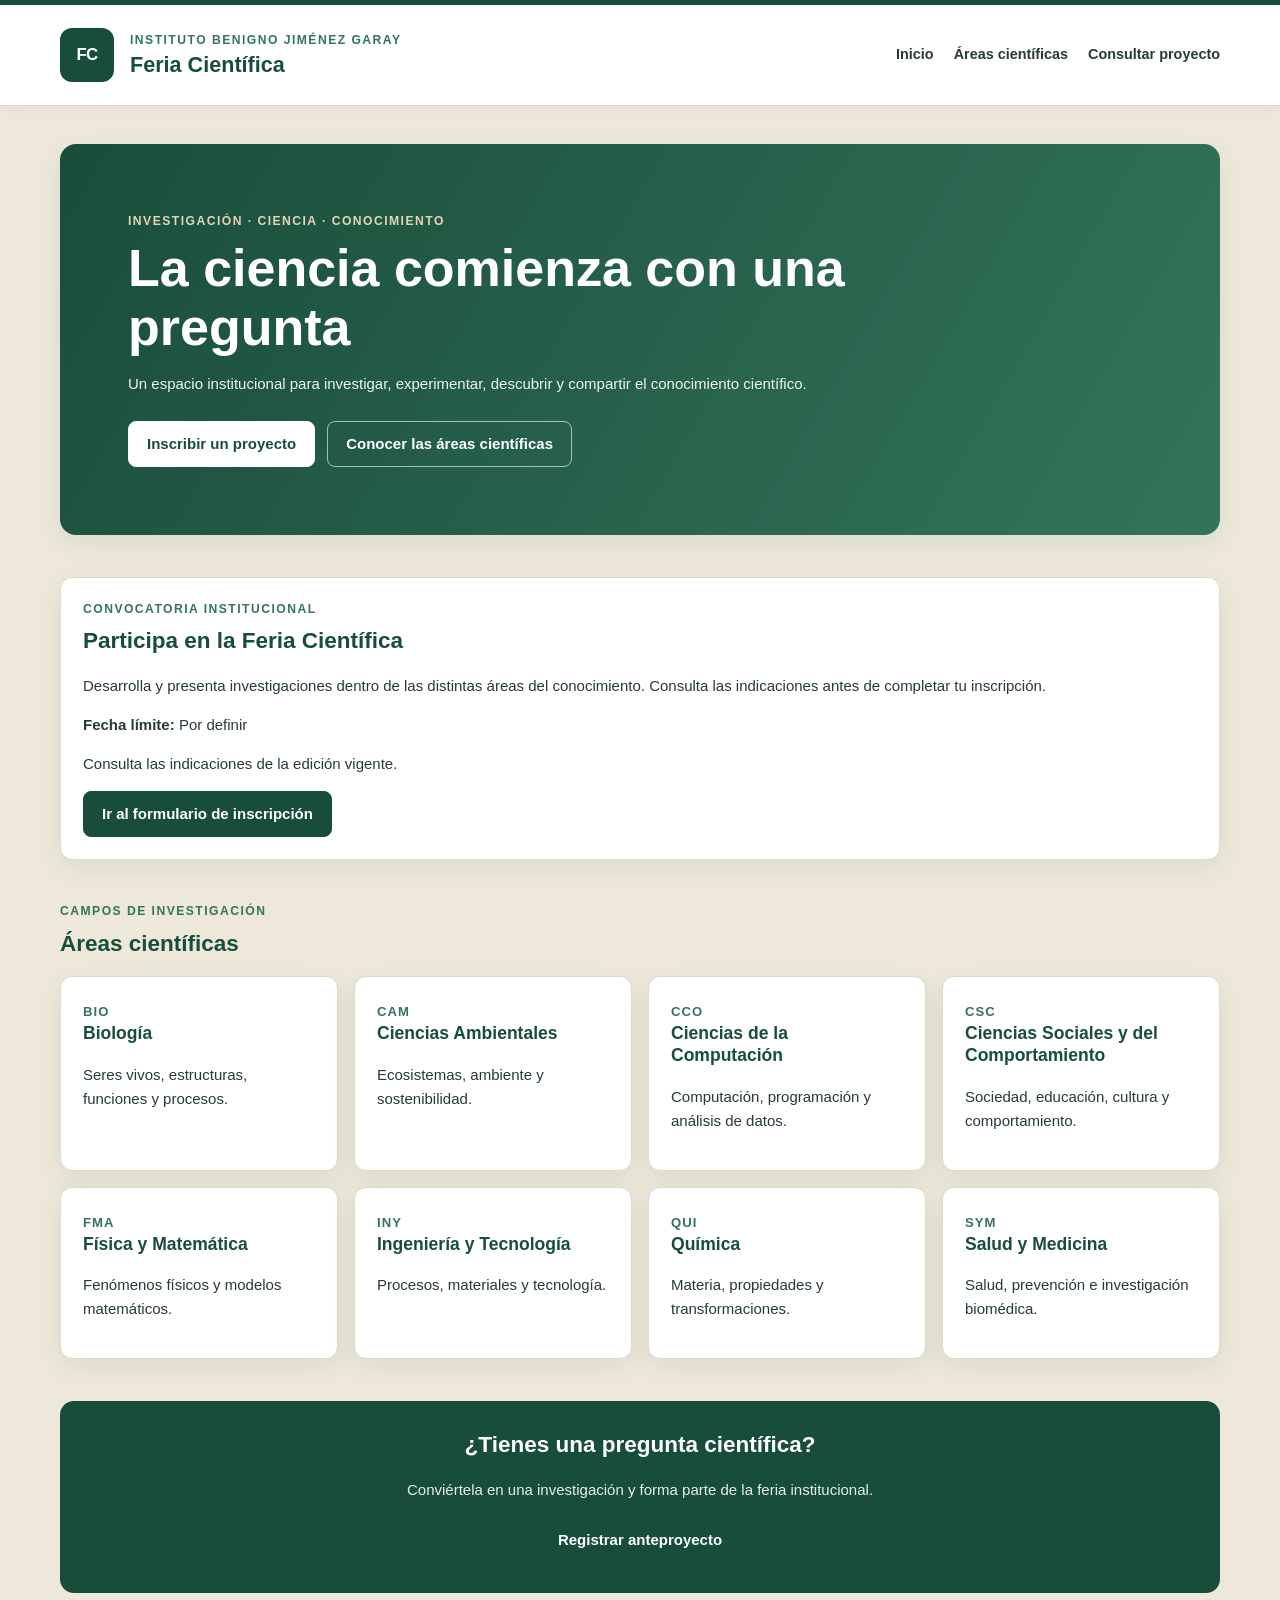
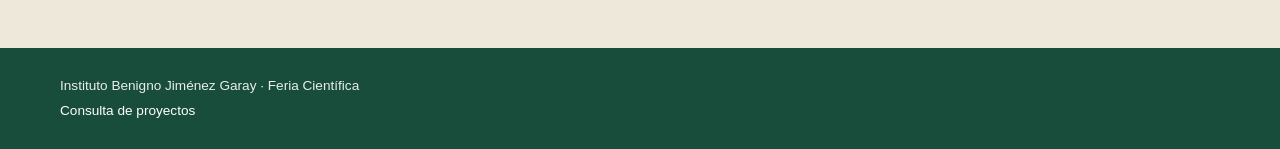
==== commit 051dad05: "Refactor index.html with style and structure updates Updated the meta description and improved CSS s" ====
--- a/index.html
+++ b/index.html
@@ -4,184 +4,260 @@
   <meta charset="UTF-8">
   <meta name="viewport" content="width=device-width, initial-scale=1">
   <meta name="theme-color" content="#194D3B">
-  <meta name="description" content="Portal institucional de la Feria Científica del Instituto Benigno Jiménez Garay.">
+  <meta name="description" content="Feria Científica del Instituto Benigno Jiménez Garay">
   <title>Feria Científica | Instituto Benigno Jiménez Garay</title>
   <link rel="stylesheet" href="css/estilos.css">
+
   <style>
     .portal-hero {
       padding: clamp(32px, 6vw, 68px);
-      color: white;
+      color: #fff;
       background: linear-gradient(120deg, #194D3B, #34745A);
       border-radius: 16px;
-      overflow: hidden;
-    }
-    .portal-hero .eyebrow { color: #E5D4B6; }
+    }
+
     .portal-hero h2 {
       max-width: 760px;
-      margin: 12px 0;
-      color: white;
+      color: #fff;
       font-size: clamp(32px, 5vw, 52px);
       line-height: 1.12;
     }
-    .portal-hero p { max-width: 680px; color: #F1F4EF; }
-    .hero-actions { display:flex; flex-wrap:wrap; gap:12px; margin-top:25px; }
-    .hero-actions .button.primary { color:#194D3B; background:white; border-color:white; }
-    .hero-actions .button.secondary { color:white; background:transparent; border-color:#ffffff99; }
-    .portal-section { margin-top:48px; }
-    .portal-heading { max-width:720px; margin-bottom:22px; }
-    .portal-heading h2 { color:#194D3B; }
-    .portal-grid { display:grid; grid-template-columns:repeat(4,minmax(0,1fr)); gap:16px; }
-    .portal-card {
-      padding:22px; background:white; border:1px solid #DED8C9;
-      border-radius:12px; box-shadow:0 8px 28px #194D3B0D;
-    }
-    .portal-card .number { color:#34745A; font-weight:800; letter-spacing:1px; }
-    .portal-card h3 { margin:9px 0; color:#194D3B; font-size:17px; }
-    .portal-card p { margin:0; color:#657269; font-size:13px; }
+
+    .portal-hero p {
+      max-width: 680px;
+      color: #f1f4ef;
+    }
+
+    .portal-hero .eyebrow {
+      color: #E5D4B6;
+    }
+
+    .hero-actions {
+      display: flex;
+      flex-wrap: wrap;
+      gap: 12px;
+      margin-top: 25px;
+    }
+
+    .hero-actions .primary {
+      background: #fff;
+      color: #194D3B;
+      border-color: #fff;
+    }
+
+    .hero-actions .secondary {
+      background: transparent;
+      color: #fff;
+      border-color: #ffffff99;
+    }
+
+    .portal-section {
+      margin-top: 42px;
+    }
+
+    .portal-grid {
+      display: grid;
+      grid-template-columns: repeat(4, minmax(0, 1fr));
+      gap: 16px;
+    }
+
+    .portal-card,
     .portal-announcement {
-      padding:28px; background:white; border:1px solid #DED8C9;
-      border-left:5px solid #C6AD83; border-radius:12px;
-    }
-    .portal-announcement h2 { color:#194D3B; }
-    .announcement-date {
-      display:flex; flex-wrap:wrap; gap:10px; align-items:center;
-      margin:20px 0; padding:15px; background:#EDE8DA; border-radius:9px;
-    }
-    .announcement-date strong { color:#194D3B; }
-    .announcement-date span { color:#34745A; font-weight:800; }
+      padding: 22px;
+      background: #fff;
+      border: 1px solid #DED8C9;
+      border-radius: 12px;
+    }
+
+    .portal-card strong {
+      color: #34745A;
+    }
+
+    .portal-card h3,
+    .portal-announcement h2 {
+      color: #194D3B;
+    }
+
     .portal-cta {
-      margin-top:48px; padding:30px; color:white;
-      background:#194D3B; border-radius:14px; text-align:center;
-    }
-    .portal-cta h2 { color:white; }
-    .portal-cta p { color:#E8EEE9; }
-    @media(max-width:850px) {
-      .portal-grid { grid-template-columns:repeat(2,minmax(0,1fr)); }
-    }
-    @media(max-width:600px) {
-      .portal-grid { grid-template-columns:1fr; }
-      .portal-hero { padding:30px 22px; }
-      .portal-announcement,.portal-cta { padding:22px; }
+      margin-top: 42px;
+      padding: 30px;
+      text-align: center;
+      color: #fff;
+      background: #194D3B;
+      border-radius: 14px;
+    }
+
+    .portal-cta h2 {
+      color: #fff;
+    }
+
+    .portal-cta p {
+      color: #e8eee9;
+    }
+
+    @media (max-width: 800px) {
+      .portal-grid {
+        grid-template-columns: repeat(2, minmax(0, 1fr));
+      }
+    }
+
+    @media (max-width: 560px) {
+      .portal-grid {
+        grid-template-columns: 1fr;
+      }
     }
   </style>
 </head>
+
 <body>
-
-<header class="site-header">
-  <div class="container header-inner">
-    <div class="brand-mark">FC</div>
-    <div>
-      <p class="eyebrow" data-site="institucion">Instituto Benigno Jiménez Garay</p>
-      <h1 data-site="titulo">Feria Científica</h1>
+  <header class="site-header">
+    <div class="container header-inner">
+      <div class="brand-mark">FC</div>
+
+      <div>
+        <p class="eyebrow" data-site="institucion">
+          Instituto Benigno Jiménez Garay
+        </p>
+        <h1 data-site="titulo">Feria Científica</h1>
+      </div>
+
+      <nav>
+        <a href="#inicio">Inicio</a>
+        <a href="#areas">Áreas científicas</a>
+        <a href="consulta.html">Consultar proyecto</a>
+      </nav>
     </div>
-    <nav>
-      <a href="#inicio">Inicio</a>
-      <a href="#areas">Áreas científicas</a>
-      <a href="consulta.html">Consultar proyecto</a>
-    </nav>
-  </div>
-</header>
-
-<main class="container">
-
-  <section class="portal-hero" id="inicio">
-    <p class="eyebrow">Investigación · Ciencia · Conocimiento</p>
-    <h2 data-site="subtitulo">La ciencia comienza con una pregunta</h2>
-    <p data-site="descripcion">
-      Un espacio institucional para investigar, experimentar,
-      descubrir y compartir el conocimiento científico.
-    </p>
-    <div class="hero-actions">
-      <a href="inscripcion.html" class="button primary">Inscribir un proyecto</a>
-      <a href="#areas" class="button secondary">Conocer las áreas científicas</a>
-    </div>
-  </section>
-
-  <section class="portal-section" id="convocatoria">
-    <div class="portal-announcement">
-      <p class="eyebrow">Convocatoria institucional</p>
-      <h2>Participa en la Feria Científica</h2>
-      <p>
-        Invitamos a los estudiantes a desarrollar y presentar
-        investigaciones dentro de las distintas áreas del conocimiento.
-        Consulta las indicaciones antes de completar la inscripción.
+  </header>
+
+  <main class="container">
+    <section class="portal-hero" id="inicio">
+      <p class="eyebrow">Investigación · Ciencia · Conocimiento</p>
+
+      <h2 data-site="subtitulo">
+        La ciencia comienza con una pregunta
+      </h2>
+
+      <p data-site="descripcion">
+        Un espacio institucional para investigar, experimentar,
+        descubrir y compartir el conocimiento científico.
       </p>
-      <div class="announcement-date">
-        <strong>Fecha límite de inscripción:</strong>
-        <span data-site="fecha">Por definir</span>
-      </div>
-      <p data-site="aviso">Consulta las indicaciones de la edición vigente.</p>
-      <a href="inscripcion.html" class="button primary">Ir al formulario de inscripción</a>
-    </div>
-  </section>
-
-  <section class="portal-section" id="areas">
-    <div class="portal-heading">
+
+      <div class="hero-actions">
+        <a href="inscripcion.html" class="button primary">
+          Inscribir un proyecto
+        </a>
+
+        <a href="#areas" class="button secondary">
+          Conocer las áreas científicas
+        </a>
+      </div>
+    </section>
+
+    <section class="portal-section">
+      <div class="portal-announcement">
+        <p class="eyebrow">Convocatoria institucional</p>
+
+        <h2>Participa en la Feria Científica</h2>
+
+        <p>
+          Desarrolla y presenta investigaciones dentro de las distintas
+          áreas del conocimiento. Consulta las indicaciones antes de
+          completar tu inscripción.
+        </p>
+
+        <p>
+          <strong>Fecha límite:</strong>
+          <span data-site="fecha">Por definir</span>
+        </p>
+
+        <p data-site="aviso">
+          Consulta las indicaciones de la edición vigente.
+        </p>
+
+        <a href="inscripcion.html" class="button primary">
+          Ir al formulario de inscripción
+        </a>
+      </div>
+    </section>
+
+    <section class="portal-section" id="areas">
       <p class="eyebrow">Campos de investigación</p>
       <h2>Áreas científicas</h2>
-      <p>La feria reúne distintas disciplinas para fomentar la investigación y el pensamiento científico.</p>
+
+      <div class="portal-grid">
+        <article class="portal-card">
+          <strong>BIO</strong>
+          <h3>Biología</h3>
+          <p>Seres vivos, estructuras, funciones y procesos.</p>
+        </article>
+
+        <article class="portal-card">
+          <strong>CAM</strong>
+          <h3>Ciencias Ambientales</h3>
+          <p>Ecosistemas, ambiente y sostenibilidad.</p>
+        </article>
+
+        <article class="portal-card">
+          <strong>CCO</strong>
+          <h3>Ciencias de la Computación</h3>
+          <p>Computación, programación y análisis de datos.</p>
+        </article>
+
+        <article class="portal-card">
+          <strong>CSC</strong>
+          <h3>Ciencias Sociales y del Comportamiento</h3>
+          <p>Sociedad, educación, cultura y comportamiento.</p>
+        </article>
+
+        <article class="portal-card">
+          <strong>FMA</strong>
+          <h3>Física y Matemática</h3>
+          <p>Fenómenos físicos y modelos matemáticos.</p>
+        </article>
+
+        <article class="portal-card">
+          <strong>INY</strong>
+          <h3>Ingeniería y Tecnología</h3>
+          <p>Procesos, materiales y tecnología.</p>
+        </article>
+
+        <article class="portal-card">
+          <strong>QUI</strong>
+          <h3>Química</h3>
+          <p>Materia, propiedades y transformaciones.</p>
+        </article>
+
+        <article class="portal-card">
+          <strong>SYM</strong>
+          <h3>Salud y Medicina</h3>
+          <p>Salud, prevención e investigación biomédica.</p>
+        </article>
+      </div>
+    </section>
+
+    <section class="portal-cta">
+      <h2>¿Tienes una pregunta científica?</h2>
+
+      <p>
+        Conviértela en una investigación y forma parte de la feria institucional.
+      </p>
+
+      <a href="inscripcion.html" class="button primary">
+        Registrar anteproyecto
+      </a>
+    </section>
+  </main>
+
+  <footer>
+    <div class="container">
+      <p>Instituto Benigno Jiménez Garay · Feria Científica</p>
+      <p>
+        <a href="consulta.html">Consulta de proyectos</a>
+      </p>
     </div>
-
-    <div class="portal-grid">
-      <article class="portal-card">
-        <span class="number">BIO</span>
-        <h3>Biología</h3>
-        <p>Estudio de los seres vivos, sus estructuras, funciones y procesos.</p>
-      </article>
-      <article class="portal-card">
-        <span class="number">CAM</span>
-        <h3>Ciencias Ambientales</h3>
-        <p>Ecosistemas, ambiente, sostenibilidad y recursos naturales.</p>
-      </article>
-      <article class="portal-card">
-        <span class="number">CCO</span>
-        <h3>Ciencias de la Computación</h3>
-        <p>Computación, programación, sistemas y análisis de datos.</p>
-      </article>
-      <article class="portal-card">
-        <span class="number">CSC</span>
-        <h3>Ciencias Sociales y del Comportamiento</h3>
-        <p>Sociedad, educación, cultura y comportamiento humano.</p>
-      </article>
-      <article class="portal-card">
-        <span class="number">FMA</span>
-        <h3>Física y Matemática</h3>
-        <p>Fenómenos físicos, modelos, relaciones y análisis matemático.</p>
-      </article>
-      <article class="portal-card">
-        <span class="number">INY</span>
-        <h3>Ingeniería y Tecnología</h3>
-        <p>Procesos, materiales, diseño e investigación tecnológica.</p>
-      </article>
-      <article class="portal-card">
-        <span class="number">QUI</span>
-        <h3>Química</h3>
-        <p>Materia, composición, propiedades y transformaciones químicas.</p>
-      </article>
-      <article class="portal-card">
-        <span class="number">SYM</span>
-        <h3>Salud y Medicina</h3>
-        <p>Salud, prevención, ciencias biomédicas e investigación médica.</p>
-      </article>
-    </div>
-  </section>
-
-  <section class="portal-cta">
-    <h2>¿Tienes una pregunta científica?</h2>
-    <p>Conviértela en una investigación y forma parte de la feria institucional.</p>
-    <a href="inscripcion.html" class="button primary">Registrar anteproyecto</a>
-  </section>
-
-</main>
-
-<footer>
-  <div class="container">
-    <p>Instituto Benigno Jiménez Garay · <span data-site="titulo">Feria Científica</span></p>
-    <p><a href="consulta.html">Consulta de proyectos</a></p>
-  </div>
-</footer>
-
-<script src="js/config.js"></script>
-<script src="js/publico.js"></script>
+  </footer>
+
+  <script src="js/config.js"></script>
+  <script src="js/publico.js"></script>
 </body>
 </html>
--- a/css/estilos.css
+++ b/css/estilos.css
@@ -1,47 +1,307 @@
-
 :root {
-  --azul: #17365d;
-  --azul-oscuro: #102744;
-  --azul-medio: #244b75;
-  --azul-claro: #eaf0f6;
-  --rojo: #b32632;
-  --rojo-oscuro: #921d28;
-  --rojo-claro: #faeeee;
-  --blanco: #ffffff;
-  --fondo: #f3f5f8;
-  --gris: #e0e5eb;
-  --gris-medio: #788596;
-  --texto: #253449;
-  --verde: #26734d;
-  --amarillo: #a8791c;
+  --verde-institucional: #194D3B;
+  --verde-secundario: #34745A;
+  --arena: #C6AD83;
+  --fondo-calido: #EDE8DA;
+  --blanco: #FFFFFF;
+  --texto: #263B31;
+  --gris: #DED8C9;
+  --gris-medio: #6F7C73;
+  --rojo: #A94442;
   --radio: 12px;
-  --sombra: 0 8px 28px rgba(20, 43, 69, .07);
-  --sombra-hover: 0 12px 32px rgba(20, 43, 69, .12);
-}
-
-* { box-sizing: border-box; }
-
-html { scroll-behavior: smooth; }
+  --sombra: 0 8px 28px rgba(25, 77, 59, .08);
+}
+
+* {
+  box-sizing: border-box;
+}
+
+html {
+  scroll-behavior: smooth;
+}
 
 body {
   margin: 0;
   min-height: 100vh;
-  background: var(--fondo);
+  background: var(--fondo-calido);
   color: var(--texto);
   font-family: "Segoe UI", Arial, sans-serif;
   font-size: 15px;
   line-height: 1.6;
 }
 
+a {
+  color: var(--verde-institucional);
+  text-decoration: none;
+}
+
+a:hover {
+  text-decoration: underline;
+}
+
+button,
+input,
+select,
+textarea {
+  font: inherit;
+}
+
+button {
+  cursor: pointer;
+}
+
 .container {
   width: min(1160px, calc(100% - 40px));
   margin: 0 auto;
 }
 
 main {
-  padding-top: 42px;
+  padding-top: 38px;
   padding-bottom: 55px;
 }
+
+h1,
+h2,
+h3,
+h4 {
+  color: var(--verde-institucional);
+  line-height: 1.25;
+}
+
+h1,
+h2,
+h3,
+p {
+  margin-top: 0;
+}
+
+.eyebrow {
+  margin-bottom: 8px;
+  color: var(--verde-secundario);
+  font-size: .76rem;
+  font-weight: 800;
+  letter-spacing: .12em;
+  text-transform: uppercase;
+}
+
+.muted {
+  color: var(--gris-medio);
+}
+
+.hidden {
+  display: none !important;
+}
+
+/* ENCABEZADO */
+
+.site-header {
+  position: relative;
+  z-index: 2;
+  background: var(--blanco);
+  border-top: 5px solid var(--verde-institucional);
+  border-bottom: 1px solid var(--gris);
+  box-shadow: 0 3px 15px rgba(25, 77, 59, .04);
+}
+
+.header-inner {
+  min-height: 100px;
+  display: flex;
+  align-items: center;
+  gap: 16px;
+}
+
+.header-inner h1 {
+  margin: 0;
+  font-size: 1.35rem;
+}
+
+.header-inner .eyebrow {
+  margin-bottom: 2px;
+}
+
+.brand-mark {
+  width: 54px;
+  height: 54px;
+  flex: 0 0 54px;
+  display: grid;
+  place-items: center;
+  border-radius: 12px;
+  background: var(--verde-institucional);
+  color: var(--blanco);
+  font-size: 1.05rem;
+  font-weight: 900;
+  letter-spacing: -.04em;
+  overflow: hidden;
+}
+
+.brand-mark span {
+  color: var(--arena);
+  font-size: .72em;
+}
+
+.header-inner nav {
+  display: flex;
+  flex-wrap: wrap;
+  gap: 20px;
+  margin-left: auto;
+}
+
+.header-inner nav a {
+  color: var(--texto);
+  font-size: .9rem;
+  font-weight: 650;
+}
+
+.header-inner nav a:hover {
+  color: var(--verde-secundario);
+}
+
+/* BOTONES */
+
+.button {
+  min-height: 43px;
+  display: inline-flex;
+  align-items: center;
+  justify-content: center;
+  gap: 8px;
+  padding: 10px 18px;
+  border: 1px solid transparent;
+  border-radius: 8px;
+  font-weight: 750;
+  text-align: center;
+  transition: background .18s ease, transform .18s ease;
+}
+
+.button:hover {
+  text-decoration: none;
+  transform: translateY(-1px);
+}
+
+.button.primary {
+  background: var(--verde-institucional);
+  color: var(--blanco);
+  border-color: var(--verde-institucional);
+}
+
+.button.primary:hover {
+  background: var(--verde-secundario);
+}
+
+.button.secondary {
+  background: var(--blanco);
+  color: var(--verde-institucional);
+  border-color: var(--gris);
+}
+
+.button.secondary:hover {
+  background: #F5F3EC;
+}
+
+.button:disabled {
+  opacity: .6;
+  cursor: not-allowed;
+  transform: none;
+}
+
+.button.full,
+.full {
+  width: 100%;
+}
+
+/* PORTAL PÚBLICO */
+
+.portal-hero {
+  padding: clamp(30px, 6vw, 65px);
+  color: var(--blanco);
+  background: linear-gradient(120deg, var(--verde-institucional), var(--verde-secundario));
+  border-radius: 16px;
+  box-shadow: var(--sombra);
+}
+
+.portal-hero h2 {
+  max-width: 760px;
+  margin-bottom: 16px;
+  color: var(--blanco);
+  font-size: clamp(2rem, 5vw, 3.3rem);
+  line-height: 1.12;
+}
+
+.portal-hero p {
+  max-width: 680px;
+  color: #F1F4EF;
+}
+
+.portal-hero .eyebrow {
+  color: #E5D4B6;
+}
+
+.hero-actions {
+  display: flex;
+  flex-wrap: wrap;
+  gap: 12px;
+  margin-top: 25px;
+}
+
+.hero-actions .primary {
+  background: var(--blanco);
+  color: var(--verde-institucional);
+  border-color: var(--blanco);
+}
+
+.hero-actions .secondary {
+  background: transparent;
+  color: var(--blanco);
+  border-color: #FFFFFF99;
+}
+
+.portal-section {
+  margin-top: 42px;
+}
+
+.portal-grid {
+  display: grid;
+  grid-template-columns: repeat(4, minmax(0, 1fr));
+  gap: 16px;
+}
+
+.portal-card,
+.portal-announcement {
+  padding: 22px;
+  background: var(--blanco);
+  border: 1px solid var(--gris);
+  border-radius: var(--radio);
+  box-shadow: var(--sombra);
+}
+
+.portal-card strong {
+  color: var(--verde-secundario);
+  font-size: .82rem;
+  letter-spacing: .08em;
+}
+
+.portal-card h3,
+.portal-announcement h2 {
+  color: var(--verde-institucional);
+}
+
+.portal-cta {
+  margin-top: 42px;
+  padding: 32px;
+  text-align: center;
+  color: var(--blanco);
+  background: var(--verde-institucional);
+  border-radius: 14px;
+}
+
+.portal-cta h2 {
+  color: var(--blanco);
+}
+
+.portal-cta p {
+  color: #E8EEE9;
+}
+
+/* FORMULARIO DE INSCRIPCIÓN */
 
 .main-layout {
   display: grid;
@@ -50,761 +310,403 @@
   gap: 30px;
 }
 
-.admin-layout {
-  display: flex;
-  flex-direction: column;
-  gap: 25px;
-}
-
-.narrow { max-width: 760px; }
-
-.narrow-panel {
-  max-width: 500px;
-  margin: 30px auto;
-}
-
-.site-header {
-  position: relative;
-  z-index: 2;
-  background: var(--blanco);
-  border-top: 5px solid var(--azul);
-  border-bottom: 1px solid var(--gris);
-  box-shadow: 0 3px 15px rgba(20,43,69,.04);
-}
-
-.header-inner {
-  min-height: 105px;
-  display: flex;
-  align-items: center;
-  gap: 18px;
-  padding-top: 15px;
-  padding-bottom: 15px;
-}
-
-.brand-mark {
-  width: 62px;
-  height: 62px;
-  flex-shrink: 0;
-  display: flex;
-  justify-content: center;
-  align-items: center;
-  border-radius: 13px;
-  color: var(--blanco);
-  background: var(--azul);
-  font-size: 22px;
-  font-weight: 800;
-  letter-spacing: -1px;
-  box-shadow: 0 4px 12px rgba(23,54,93,.2);
-}
-
-.brand-mark span { color: #f1b5ba; }
-
-.header-inner > div:nth-child(2) { flex: 1; }
-
-.header-inner h1 {
-  margin: 0;
-  color: var(--azul);
-  font-size: 24px;
-  font-weight: 750;
-  line-height: 1.25;
-}
-
-.eyebrow {
-  margin: 0 0 5px;
-  color: var(--rojo);
-  font-size: 11px;
-  font-weight: 800;
-  letter-spacing: 1.25px;
-  text-transform: uppercase;
-}
-
-.header-inner nav {
-  display: flex;
-  flex-wrap: wrap;
-  align-items: center;
-  justify-content: flex-end;
-  gap: 8px;
-}
-
-.header-inner nav a {
-  padding: 9px 13px;
-  color: var(--azul);
-  border-radius: 7px;
-  font-size: 13px;
-  font-weight: 650;
-  text-decoration: none;
-  transition: .2s ease;
-}
-
-.header-inner nav a:hover {
-  color: var(--rojo);
-  background: var(--rojo-claro);
-}
-
-.intro { padding: 15px 5px; }
-
-.intro h2 {
-  max-width: 600px;
-  margin: 8px 0 15px;
-  color: var(--azul);
-  font-size: clamp(27px, 3vw, 37px);
-  line-height: 1.2;
-  letter-spacing: -.8px;
-}
-
-.intro > p:not(.eyebrow) {
-  max-width: 570px;
-  color: #637184;
-  font-size: 15px;
-}
-
-.notice {
-  margin-top: 25px;
-  padding: 19px 20px;
-  background: var(--blanco);
-  border: 1px solid var(--gris);
-  border-left: 4px solid var(--rojo);
-  border-radius: 8px;
-  box-shadow: var(--sombra);
-}
-
-.notice strong {
-  display: block;
-  margin-bottom: 4px;
-  color: var(--azul);
-  font-size: 15px;
-}
-
-.notice span {
-  display: block;
-  color: var(--gris-medio);
-  font-size: 13px;
-}
-
-.panel {
-  min-width: 0;
-  padding: 30px;
+.intro {
+  position: sticky;
+  top: 25px;
+  padding: 26px;
   background: var(--blanco);
   border: 1px solid var(--gris);
   border-radius: var(--radio);
   box-shadow: var(--sombra);
 }
 
-.panel > h3 {
-  margin-top: 0;
-  color: var(--azul);
+.intro h2 {
+  font-size: clamp(1.7rem, 3vw, 2.3rem);
+}
+
+.notice {
+  margin-top: 24px;
+  padding: 16px;
+  background: #F3EFE5;
+  border-left: 4px solid var(--arena);
+  border-radius: 7px;
+  font-size: .9rem;
+}
+
+.notice strong,
+.notice span {
+  display: block;
+}
+
+.panel {
+  padding: 26px;
+  background: var(--blanco);
+  border: 1px solid var(--gris);
+  border-radius: var(--radio);
+  box-shadow: var(--sombra);
 }
 
 .section-heading {
   display: flex;
   align-items: flex-start;
   gap: 14px;
-  margin: 8px 0 20px;
-  padding-bottom: 15px;
+  margin: 30px 0 18px;
+  padding-bottom: 14px;
   border-bottom: 1px solid var(--gris);
 }
 
-.section-heading:not(:first-child) { margin-top: 34px; }
+.section-heading:first-child {
+  margin-top: 0;
+}
 
 .section-heading > span {
-  width: 38px;
-  height: 38px;
-  flex-shrink: 0;
-  display: flex;
-  align-items: center;
-  justify-content: center;
-  color: var(--blanco);
-  background: var(--azul);
+  width: 36px;
+  height: 36px;
+  flex: 0 0 36px;
+  display: grid;
+  place-items: center;
   border-radius: 9px;
-  font-size: 13px;
-  font-weight: 800;
+  background: #E8EFEA;
+  color: var(--verde-institucional);
+  font-weight: 850;
 }
 
 .section-heading h3 {
-  margin: 0 0 3px;
-  color: var(--azul);
-  font-size: 17px;
+  margin-bottom: 3px;
 }
 
 .section-heading p {
-  margin: 0;
+  margin-bottom: 0;
   color: var(--gris-medio);
-  font-size: 13px;
+  font-size: .9rem;
+}
+
+.form-grid {
+  display: grid;
+  grid-template-columns: repeat(2, minmax(0, 1fr));
+  gap: 17px;
+}
+
+.form-grid label,
+.panel form > label {
+  display: flex;
+  flex-direction: column;
+  gap: 7px;
+  color: var(--texto);
+  font-size: .9rem;
+  font-weight: 700;
+}
+
+.form-grid .full,
+.form-grid .wide,
+label.full {
+  grid-column: 1 / -1;
+}
+
+input,
+select,
+textarea {
+  width: 100%;
+  min-height: 43px;
+  padding: 10px 12px;
+  color: var(--texto);
+  background: #FFFFFF;
+  border: 1px solid #CFCFC5;
+  border-radius: 7px;
+  outline: none;
+}
+
+textarea {
+  min-height: 100px;
+  resize: vertical;
+}
+
+input:focus,
+select:focus,
+textarea:focus {
+  border-color: var(--verde-secundario);
+  box-shadow: 0 0 0 3px rgba(52, 116, 90, .12);
+}
+
+input[type="checkbox"],
+input[type="radio"] {
+  width: auto;
+  min-height: auto;
+  accent-color: var(--verde-institucional);
+}
+
+small {
+  color: var(--gris-medio);
+  font-size: .8rem;
+  font-weight: 450;
 }
 
 .area-grid {
   display: grid;
-  grid-template-columns: repeat(2,minmax(0,1fr));
-  gap: 11px;
-  margin-bottom: 25px;
-}
-
-.area-grid > * {
-  min-width: 0;
-  padding: 15px;
-  background: #f8fafc;
+  grid-template-columns: repeat(2, minmax(0, 1fr));
+  gap: 10px;
+}
+
+.area-option {
+  display: flex;
+  align-items: flex-start;
+  gap: 10px;
+  padding: 14px;
+  background: #FAFAF7;
   border: 1px solid var(--gris);
   border-radius: 9px;
   cursor: pointer;
-  transition: .2s ease;
-}
-
-.area-grid > *:hover {
-  background: var(--azul-claro);
-  border-color: var(--azul);
-}
-
-.area-grid > *.selected,
-.area-grid > *.active,
-.area-grid > *:has(input:checked) {
-  background: var(--azul-claro);
-  border-color: var(--azul);
-  box-shadow: inset 0 0 0 1px var(--azul);
-}
-
-.form-grid {
-  display: grid;
-  grid-template-columns: repeat(2,minmax(0,1fr));
-  gap: 19px 17px;
-}
-
-label {
+  transition: border-color .18s ease, background .18s ease;
+}
+
+.area-option:hover,
+.area-option.selected {
+  background: #EEF3EF;
+  border-color: var(--verde-secundario);
+}
+
+.area-option input {
+  margin-top: 4px;
+}
+
+.area-option span {
   display: flex;
   flex-direction: column;
-  gap: 7px;
-  color: #34455a;
-  font-size: 13px;
-  font-weight: 700;
-}
-
-label.full, .full { grid-column: 1 / -1; }
-
-input:not([type="checkbox"]):not([type="radio"]):not([type="file"]),
-select, textarea {
-  width: 100%;
-  min-height: 45px;
-  padding: 11px 13px;
-  color: var(--texto);
-  background: #fff;
-  border: 1px solid #d5dce4;
+  gap: 3px;
+}
+
+.area-option strong {
+  color: var(--verde-institucional);
+  font-size: .9rem;
+}
+
+.area-option small {
+  line-height: 1.4;
+}
+
+.upload {
+  padding: 18px;
+  background: #FAFAF7;
+  border: 1px dashed #B8B9AA;
+  border-radius: 9px;
+}
+
+.upload input {
+  padding: 8px;
+}
+
+.check {
+  display: flex;
+  flex-direction: row !important;
+  align-items: flex-start;
+  gap: 10px !important;
+  margin: 20px 0;
+  font-weight: 550 !important;
+}
+
+.check input {
+  margin-top: 5px;
+}
+
+.fine-print {
+  margin: 14px 0 0;
+  color: var(--gris-medio);
+  font-size: .8rem;
+  text-align: center;
+}
+
+/* MENSAJES Y RESULTADOS */
+
+.message {
+  min-height: 20px;
+  margin: 10px 0;
+  color: var(--verde-secundario);
+  font-size: .9rem;
+}
+
+.message.error {
+  color: var(--rojo);
+}
+
+.result-card {
+  padding: 25px;
+  text-align: center;
+}
+
+.result-card > strong {
+  display: inline-block;
+  margin: 12px 0;
+  padding: 12px 20px;
+  background: #EEF3EF;
+  border: 1px solid #D2DFD5;
   border-radius: 8px;
-  outline: none;
-  font-family: inherit;
-  font-size: 14px;
-  transition: .2s ease;
-}
-
-textarea {
-  min-height: 115px;
-  resize: vertical;
-}
-
-input::placeholder, textarea::placeholder { color: #a0aab6; }
-
-input:focus, select:focus, textarea:focus {
-  border-color: var(--azul);
-  box-shadow: 0 0 0 3px rgba(23,54,93,.1);
-}
-
-input[type="file"] {
-  width: 100%;
-  padding: 12px;
-  background: #f8fafc;
-  border: 1px dashed #aebac8;
-  border-radius: 8px;
-  color: var(--texto);
-  font-family: inherit;
-  font-size: 13px;
-}
-
-label small {
-  color: var(--gris-medio);
-  font-size: 11px;
-  font-weight: 500;
-}
-
-.upload {
-  padding: 17px;
-  background: #f8fafc;
+  color: var(--verde-institucional);
+  font-size: 1.5rem;
+  letter-spacing: .05em;
+}
+
+/* CONSULTA DE PROYECTOS */
+
+.resultado,
+.project-result,
+.consulta-result {
+  margin-top: 20px;
+  padding: 22px;
+  background: #F8F8F4;
   border: 1px solid var(--gris);
-  border-radius: 9px;
-}
-
-.check {
-  flex-direction: row;
-  align-items: flex-start;
-  gap: 11px;
-  margin: 24px 0;
-  color: #586679;
-  font-size: 12px;
-  font-weight: 500;
-}
-
-.check input {
-  width: 17px;
-  height: 17px;
-  margin-top: 2px;
-  flex-shrink: 0;
-  accent-color: var(--azul);
-}
-
-.button {
-  min-height: 44px;
-  display: inline-flex;
+  border-radius: 10px;
+}
+
+.resultado h2,
+.project-result h2,
+.consulta-result h2 {
+  margin-bottom: 10px;
+}
+
+.resultado p,
+.project-result p,
+.consulta-result p {
+  margin: 6px 0;
+}
+
+/* CONVOCATORIA MODAL */
+
+.convocatoria-modal {
+  position: fixed;
+  inset: 0;
+  z-index: 10000;
+  display: none;
   align-items: center;
   justify-content: center;
-  gap: 8px;
-  padding: 11px 19px;
-  border: 1px solid transparent;
-  border-radius: 8px;
-  font-family: inherit;
-  font-size: 13px;
+  padding: 20px;
+  background: rgba(18, 37, 28, .78);
+}
+
+.convocatoria-modal.activa {
+  display: flex;
+}
+
+.convocatoria-contenido {
+  position: relative;
+  width: min(850px, 100%);
+  max-height: 92vh;
+  padding: 12px;
+  background: var(--blanco);
+  border-radius: 12px;
+  box-shadow: 0 20px 60px rgba(0, 0, 0, .25);
+}
+
+.convocatoria-contenido img {
+  display: block;
+  width: 100%;
+  max-height: calc(92vh - 24px);
+  object-fit: contain;
+  border-radius: 6px;
+}
+
+.convocatoria-cerrar {
+  position: absolute;
+  top: 5px;
+  right: 5px;
+  z-index: 1;
+  width: 38px;
+  height: 38px;
+  border: 0;
+  border-radius: 50%;
+  background: var(--verde-institucional);
+  color: var(--blanco);
+  font-size: 25px;
+  line-height: 1;
+}
+
+.boton-ver-convocatoria {
+  position: fixed;
+  right: 18px;
+  bottom: 18px;
+  z-index: 20;
+  padding: 12px 18px;
+  border: 0;
+  border-radius: 30px;
+  background: var(--verde-institucional);
+  color: var(--blanco);
+  box-shadow: var(--sombra);
   font-weight: 750;
-  text-decoration: none;
-  cursor: pointer;
-  transition: .2s ease;
-}
-
-.button.primary {
-  color: var(--blanco);
-  background: var(--azul);
-  border-color: var(--azul);
-}
-
-.button.primary:hover {
-  background: var(--azul-medio);
-  box-shadow: 0 5px 13px rgba(23,54,93,.2);
-  transform: translateY(-1px);
-}
-
-.button.secondary {
-  color: var(--azul);
-  background: var(--blanco);
-  border-color: #cbd4df;
-}
-
-.button.secondary:hover {
-  color: var(--rojo);
-  background: #f8fafc;
-  border-color: var(--rojo);
-}
-
-button:disabled {
-  opacity: .6;
-  cursor: not-allowed;
-  transform: none !important;
-}
-
-button.full { width: 100%; }
-
-.message, .result-box {
-  padding: 13px 15px;
-  margin: 15px 0;
-  color: #526176;
-  background: #f5f7fa;
-  border: 1px solid var(--gris);
-  border-radius: 8px;
-  font-size: 13px;
-}
-
-.result-box {
-  margin-top: 22px;
-  line-height: 1.7;
-  overflow-wrap: anywhere;
-}
-
-.message:empty, .result-box:empty { display: none; }
-
-.success {
-  color: var(--verde);
-  background: #edf7f1;
-  border-color: #cce6d6;
-}
-
-.error {
-  color: var(--rojo-oscuro);
-  background: var(--rojo-claro);
-  border-color: #edcbd0;
-}
-
-.warning {
-  color: var(--amarillo);
-  background: #fff8e9;
-  border-color: #eedfb8;
-}
-
-.narrow .intro { margin-bottom: 20px; }
-.narrow .panel { padding: 30px; }
-
-#consultaForm {
-  display: flex;
-  flex-direction: column;
-  gap: 18px;
-}
-
-#consultaForm label { font-size: 14px; }
-#consultaForm button { margin-top: 4px; }
-
-#dashboard { width: 100%; }
-.hidden { display: none !important; }
-
-.dashboard-head {
-  display: flex;
-  align-items: center;
-  justify-content: space-between;
-  gap: 20px;
-  padding: 10px 3px 20px;
-}
-
-.dashboard-head h2 {
+}
+
+/* PIE DE PÁGINA */
+
+footer {
+  padding: 24px 0;
+  background: var(--verde-institucional);
+  color: #E8EEE9;
+  font-size: .85rem;
+}
+
+footer p {
   margin: 3px 0;
-  color: var(--azul);
-  font-size: 27px;
-}
-
-.muted {
-  color: var(--gris-medio);
-  font-size: 13px;
-}
-
-.toolbar {
-  display: flex;
-  justify-content: space-between;
-  align-items: center;
-  gap: 15px;
-  margin-bottom: 20px;
-}
-
-.toolbar h3 {
-  margin: 0;
-  color: var(--azul);
-  font-size: 18px;
-}
-
-.stats-grid {
-  display: grid;
-  grid-template-columns: repeat(auto-fit,minmax(170px,1fr));
-  gap: 16px;
-  margin-bottom: 24px;
-}
-
-.stats-grid > * {
-  min-width: 0;
-  padding: 21px;
-  background: var(--blanco);
-  border: 1px solid var(--gris);
-  border-top: 4px solid var(--azul);
-  border-radius: 10px;
-  box-shadow: var(--sombra);
-  transition: .2s ease;
-}
-
-.stats-grid > *:hover {
-  transform: translateY(-3px);
-  box-shadow: var(--sombra-hover);
-}
-
-.table-wrap {
-  width: 100%;
-  overflow-x: auto;
-  border: 1px solid var(--gris);
-  border-radius: 9px;
-}
-
-table {
-  width: 100%;
-  min-width: 720px;
-  border-collapse: collapse;
-  background: var(--blanco);
-  text-align: left;
-}
-
-thead { background: var(--azul); }
-
-th {
-  padding: 15px 13px;
-  color: var(--blanco);
-  font-size: 11px;
-  font-weight: 750;
-  letter-spacing: .4px;
-  text-transform: uppercase;
-  white-space: nowrap;
-}
-
-td {
-  padding: 14px 13px;
-  color: #45556a;
-  border-bottom: 1px solid #e9edf1;
-  font-size: 12px;
-  vertical-align: middle;
-}
-
-tbody tr:nth-child(even) { background: #f8fafc; }
-tbody tr:hover { background: var(--azul-claro); }
-tbody tr:last-child td { border-bottom: none; }
-
-#detailPanel { min-height: 120px; }
-
-#projectDetail {
-  margin-top: 18px;
-  overflow-wrap: anywhere;
-}
-
-#projectDetail > * { margin-bottom: 12px; }
-#projectDetail label { margin-bottom: 13px; }
-
-#usersPanel { border-top: 4px solid var(--rojo); }
-#usersPanel h3 { color: var(--azul); }
-#userForm { margin-top: 20px; align-items: end; }
-
-.fine-print {
-  margin: 17px 0 0;
-  color: #8994a2;
-  font-size: 11px;
-  line-height: 1.6;
-  text-align: center;
-}
-
-footer {
-  padding: 22px 0;
-  color: #dce5ef;
-  background: var(--azul-oscuro);
-  border-top: 4px solid var(--rojo);
-  font-size: 12px;
-  text-align: center;
-}
-
-a { color: var(--azul); }
-
-button:focus-visible, a:focus-visible,
-input:focus-visible, select:focus-visible,
-textarea:focus-visible {
-  outline: 3px solid rgba(179,38,50,.3);
-  outline-offset: 2px;
-}
-
-::selection { color: #fff; background: var(--azul); }
-
-.site-preview { margin-top: 8px; }
-
-.site-preview-card {
-  border: 1px solid var(--gris);
-  border-top: 5px solid var(--preview-primary,#17365d);
-  border-radius: 10px;
-  padding: 22px;
-  background: #fff;
-}
-
-.site-preview-card strong {
-  display: block;
-  color: var(--preview-primary,#17365d);
-  font-size: 24px;
-}
-
-.site-preview-card h4 { margin: 0 0 10px; }
-.site-preview-card p { margin: 8px 0; }
-
-.site-preview-card p:last-child {
-  border-left: 4px solid var(--preview-secondary,#b32632);
-  padding: 8px 12px;
-  background: #f7f8fa;
-}
-
-.admin-actions {
-  display: flex;
-  flex-wrap: wrap;
-  align-items: center;
-  gap: 12px;
-}
-
-.table-link {
-  border: 0;
-  padding: 6px 10px;
-  background: var(--azul-claro);
-  color: var(--azul);
-  border-radius: 6px;
-  cursor: pointer;
-  font-weight: 700;
-}
-
-.detail-grid {
-  display: grid;
-  grid-template-columns: repeat(2,minmax(0,1fr));
-  gap: 15px;
-}
-
-.detail-grid > div {
-  padding: 12px;
-  background: #f8fafc;
-  border: 1px solid var(--gris);
-  border-radius: 8px;
-}
-
-.detail-grid b {
-  display: block;
-  color: var(--azul);
-  margin-bottom: 5px;
-}
+}
+
+footer a {
+  color: var(--blanco);
+}
+
+/* RESPONSIVE */
 
 @media (max-width: 900px) {
+  .portal-grid {
+    grid-template-columns: repeat(2, minmax(0, 1fr));
+  }
+
   .main-layout {
     grid-template-columns: 1fr;
-    gap: 15px;
-  }
-
-  .intro { padding: 5px 2px; }
-
-  .header-inner { flex-wrap: wrap; }
+  }
+
+  .intro {
+    position: static;
+  }
+}
+
+@media (max-width: 620px) {
+  .container {
+    width: min(100% - 26px, 1160px);
+  }
+
+  .header-inner {
+    min-height: auto;
+    padding: 15px 0;
+    flex-wrap: wrap;
+  }
 
   .header-inner nav {
     width: 100%;
-    justify-content: flex-start;
-    padding-left: 75px;
-  }
-}
-
-@media (max-width: 600px) {
-  .container { width: calc(100% - 24px); }
-
-  main {
-    padding-top: 24px;
-    padding-bottom: 35px;
-  }
-
-  .header-inner { gap: 12px; }
-
-  .brand-mark {
-    width: 49px;
-    height: 49px;
-    font-size: 18px;
-  }
-
-  .header-inner h1 { font-size: 18px; }
-
-  .header-inner nav {
-    padding-left: 0;
-    gap: 3px;
+    margin-left: 0;
+    gap: 14px;
   }
 
   .header-inner nav a {
-    padding: 8px 9px;
-    font-size: 11px;
-  }
-
-  .intro h2 { font-size: 27px; }
-  .panel { padding: 19px; }
-
-  .form-grid, .area-grid { grid-template-columns: 1fr; }
-
-  .section-heading:not(:first-child) { margin-top: 27px; }
-
-  .dashboard-head {
-    align-items: flex-start;
+    font-size: .82rem;
+  }
+
+  .portal-grid,
+  .form-grid,
+  .area-grid {
+    grid-template-columns: 1fr;
+  }
+
+  .panel,
+  .intro {
+    padding: 19px;
+  }
+
+  .portal-hero {
+    padding: 28px 22px;
+  }
+
+  .hero-actions {
     flex-direction: column;
   }
 
-  .dashboard-head h2 { font-size: 23px; }
-
-  .toolbar {
-    align-items: flex-start;
-    flex-direction: column;
-  }
-
-  .stats-grid {
-    grid-template-columns: repeat(2,minmax(0,1fr));
-    gap: 10px;
-  }
-
-  .stats-grid > * { padding: 15px; }
-  .narrow .panel { padding: 20px; }
-  .button { min-height: 43px; }
-  .detail-grid { grid-template-columns: 1fr; }
-}
-
-@media (max-width: 360px) {
-  .stats-grid { grid-template-columns: 1fr; }
-}
-/* Ventana emergente de convocatoria */
-.convocatoria-modal {
-    display: none;
-    position: fixed;
-    inset: 0;
-    z-index: 99999;
-    background: rgba(10, 20, 35, 0.88);
-    justify-content: center;
-    align-items: center;
-    padding: 15px;
-}
-
-.convocatoria-modal.activa {
-    display: flex;
-}
-
-.convocatoria-contenido {
-    position: relative;
+  .hero-actions .button {
     width: 100%;
-    max-width: 520px;
-    max-height: 92vh;
-    display: flex;
-    justify-content: center;
-    align-items: center;
-}
-
-.convocatoria-contenido img {
-    display: block;
-    width: 100%;
-    max-height: 88vh;
-    object-fit: contain;
-    border-radius: 12px;
-    background: white;
-}
-
-.convocatoria-cerrar {
-    position: absolute;
-    top: -12px;
-    right: -10px;
-    z-index: 2;
-    width: 42px;
-    height: 42px;
-    border: none;
-    border-radius: 50%;
-    background: #a51f35;
-    color: white;
-    font-size: 30px;
-    cursor: pointer;
-    box-shadow: 0 3px 12px rgba(0,0,0,.3);
-}
-
-.boton-ver-convocatoria {
-    position: fixed;
-    right: 18px;
-    bottom: 18px;
-    z-index: 1000;
-    padding: 12px 18px;
-    border: none;
-    border-radius: 25px;
-    background: #17375e;
-    color: white;
-    font-weight: bold;
-    cursor: pointer;
-    box-shadow: 0 3px 12px rgba(0,0,0,.2);
-}
-
-.boton-ver-convocatoria:hover {
-    background: #a51f35;
-}
-
-/* Evita que el cartel siga apareciendo como fondo */
-.intro {
-    background-image: none !important;
-}
-
-@media (max-width: 600px) {
-    .convocatoria-contenido {
-        max-width: 100%;
-    }
-
-    .convocatoria-cerrar {
-        right: 0;
-    }
-}
+  }
+  }
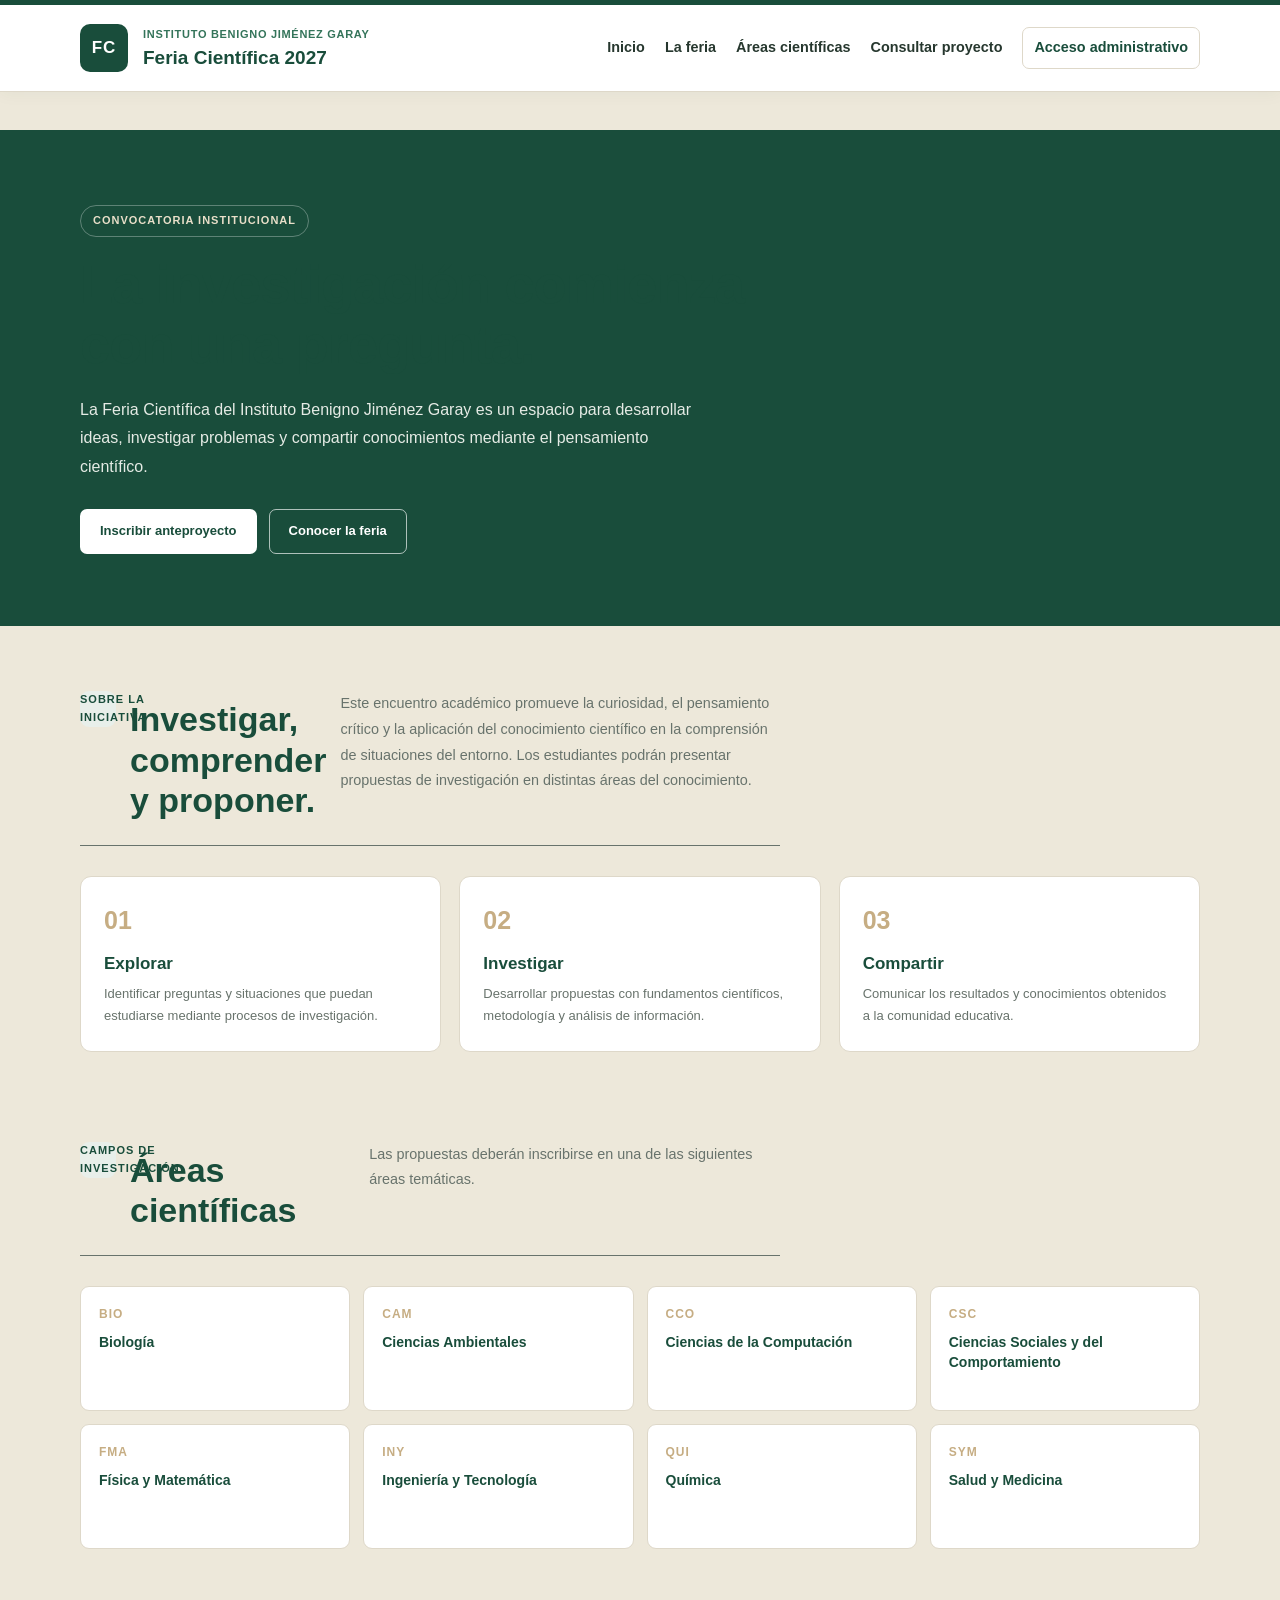
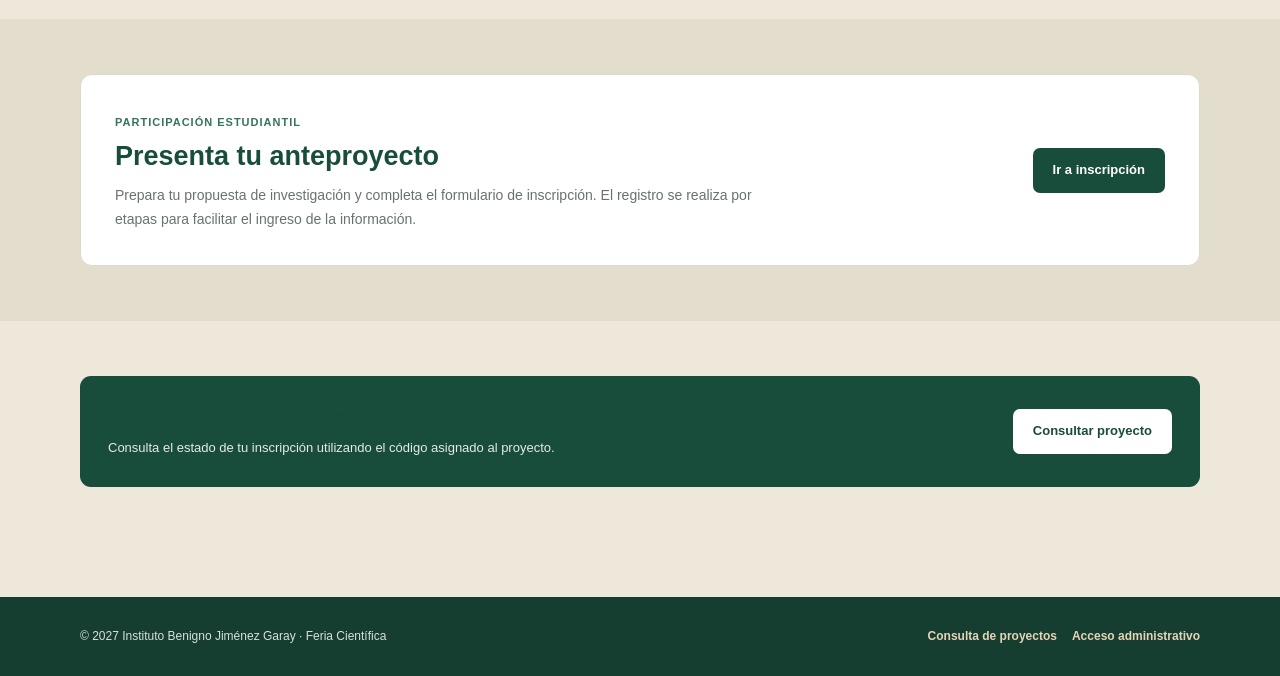
==== commit 4c5189b5: "Enhance HTML structure and update meta description Updated the description meta tag and improved CSS" ====
--- a/index.html
+++ b/index.html
@@ -1,263 +1,797 @@
+
 <!DOCTYPE html>
 <html lang="es">
 <head>
   <meta charset="UTF-8">
   <meta name="viewport" content="width=device-width, initial-scale=1">
   <meta name="theme-color" content="#194D3B">
-  <meta name="description" content="Feria Científica del Instituto Benigno Jiménez Garay">
+
   <title>Feria Científica | Instituto Benigno Jiménez Garay</title>
+
+  <meta name="description" content="Portal oficial de la Feria Científica del Instituto Benigno Jiménez Garay. Consulta la convocatoria, las áreas científicas y los procesos de inscripción.">
+
   <link rel="stylesheet" href="css/estilos.css">
 
   <style>
-    .portal-hero {
-      padding: clamp(32px, 6vw, 68px);
-      color: #fff;
-      background: linear-gradient(120deg, #194D3B, #34745A);
-      border-radius: 16px;
-    }
-
-    .portal-hero h2 {
+    :root {
+      --verde: #194D3B;
+      --verde-secundario: #34745A;
+      --arena: #C6AD83;
+      --fondo: #EDE8DA;
+      --blanco: #FFFFFF;
+      --texto: #26372E;
+      --gris: #68736C;
+      --borde: #DED8C9;
+    }
+
+    * {
+      box-sizing: border-box;
+    }
+
+    html {
+      scroll-behavior: smooth;
+    }
+
+    body {
+      margin: 0;
+      background: var(--fondo);
+      color: var(--texto);
+      font-family: Arial, Helvetica, sans-serif;
+      line-height: 1.6;
+    }
+
+    a {
+      color: inherit;
+    }
+
+    .container {
+      width: min(1120px, calc(100% - 36px));
+      margin-inline: auto;
+    }
+
+    /* ENCABEZADO */
+
+    .site-header {
+      position: relative;
+      z-index: 5;
+      background: var(--blanco);
+      border-bottom: 1px solid var(--borde);
+    }
+
+    .header-inner {
+      min-height: 86px;
+      display: flex;
+      align-items: center;
+      gap: 15px;
+      padding-top: 12px;
+      padding-bottom: 12px;
+    }
+
+    .brand-mark {
+      width: 48px;
+      height: 48px;
+      flex: 0 0 48px;
+      display: grid;
+      place-items: center;
+      border-radius: 10px;
+      background: var(--verde);
+      color: var(--blanco);
+      font-size: 17px;
+      font-weight: 800;
+      letter-spacing: 1px;
+    }
+
+    .brand-info {
+      min-width: 0;
+      flex: 1;
+    }
+
+    .brand-info .eyebrow {
+      margin: 0;
+      color: var(--verde-secundario);
+      font-size: 11px;
+      font-weight: 700;
+      letter-spacing: .7px;
+      text-transform: uppercase;
+    }
+
+    .brand-info h1 {
+      margin: 2px 0 0;
+      color: var(--verde);
+      font-size: 19px;
+      line-height: 1.25;
+    }
+
+    .main-nav {
+      display: flex;
+      align-items: center;
+      justify-content: flex-end;
+      flex-wrap: wrap;
+      gap: 8px 19px;
+    }
+
+    .main-nav a {
+      color: var(--texto);
+      font-size: 13px;
+      font-weight: 600;
+      text-decoration: none;
+    }
+
+    .main-nav a:hover {
+      color: var(--verde-secundario);
+    }
+
+    .main-nav .admin-access {
+      color: var(--verde);
+      border: 1px solid var(--borde);
+      border-radius: 7px;
+      padding: 8px 11px;
+    }
+
+    .main-nav .admin-access:hover {
+      background: var(--fondo);
+    }
+
+    /* PORTADA */
+
+    .hero {
+      padding: 75px 0 72px;
+      background: var(--verde);
+      color: var(--blanco);
+    }
+
+    .hero-content {
       max-width: 760px;
-      color: #fff;
-      font-size: clamp(32px, 5vw, 52px);
+    }
+
+    .hero-label {
+      display: inline-block;
+      margin-bottom: 17px;
+      padding: 6px 12px;
+      border: 1px solid rgba(255,255,255,.3);
+      border-radius: 30px;
+      color: #E9DFC9;
+      font-size: 11px;
+      font-weight: 700;
+      letter-spacing: 1px;
+      text-transform: uppercase;
+    }
+
+    .hero h2 {
+      max-width: 720px;
+      margin: 0;
+      font-size: clamp(34px, 5vw, 54px);
       line-height: 1.12;
-    }
-
-    .portal-hero p {
-      max-width: 680px;
-      color: #f1f4ef;
-    }
-
-    .portal-hero .eyebrow {
-      color: #E5D4B6;
+      letter-spacing: -.8px;
+    }
+
+    .hero-description {
+      max-width: 620px;
+      margin: 21px 0 27px;
+      color: #E5EBE5;
+      font-size: 16px;
+      line-height: 1.8;
     }
 
     .hero-actions {
       display: flex;
       flex-wrap: wrap;
       gap: 12px;
-      margin-top: 25px;
-    }
-
-    .hero-actions .primary {
-      background: #fff;
-      color: #194D3B;
-      border-color: #fff;
-    }
-
-    .hero-actions .secondary {
-      background: transparent;
-      color: #fff;
-      border-color: #ffffff99;
-    }
-
-    .portal-section {
-      margin-top: 42px;
-    }
-
-    .portal-grid {
+    }
+
+    .button {
+      min-height: 44px;
+      display: inline-flex;
+      align-items: center;
+      justify-content: center;
+      padding: 11px 19px;
+      border: 1px solid transparent;
+      border-radius: 7px;
+      font-size: 13px;
+      font-weight: 700;
+      text-align: center;
+      text-decoration: none;
+      transition: .2s ease;
+    }
+
+    .button-light {
+      background: var(--blanco);
+      color: var(--verde);
+    }
+
+    .button-light:hover {
+      background: #F0EBDD;
+    }
+
+    .button-outline {
+      border-color: rgba(255,255,255,.65);
+      color: var(--blanco);
+    }
+
+    .button-outline:hover {
+      background: rgba(255,255,255,.1);
+    }
+
+    /* INFORMACIÓN GENERAL */
+
+    .intro-section {
+      padding: 65px 0 35px;
+    }
+
+    .section-heading {
+      max-width: 700px;
+      margin-bottom: 30px;
+    }
+
+    .eyebrow {
+      color: var(--verde-secundario);
+      font-size: 11px;
+      font-weight: 800;
+      letter-spacing: 1px;
+      text-transform: uppercase;
+    }
+
+    .section-heading h2 {
+      margin: 8px 0 10px;
+      color: var(--verde);
+      font-size: clamp(25px, 3vw, 34px);
+      line-height: 1.2;
+    }
+
+    .section-heading p {
+      margin: 0;
+      color: var(--gris);
+      line-height: 1.8;
+    }
+
+    .info-grid {
+      display: grid;
+      grid-template-columns: repeat(3, minmax(0, 1fr));
+      gap: 18px;
+    }
+
+    .info-card {
+      padding: 23px;
+      background: var(--blanco);
+      border: 1px solid var(--borde);
+      border-radius: 11px;
+    }
+
+    .info-number {
+      display: block;
+      margin-bottom: 13px;
+      color: var(--arena);
+      font-size: 25px;
+      font-weight: 800;
+    }
+
+    .info-card h3 {
+      margin: 0 0 9px;
+      color: var(--verde);
+      font-size: 17px;
+    }
+
+    .info-card p {
+      margin: 0;
+      color: var(--gris);
+      font-size: 13px;
+      line-height: 1.7;
+    }
+
+    /* ÁREAS */
+
+    .areas-section {
+      padding: 55px 0 70px;
+    }
+
+    .areas-grid {
       display: grid;
       grid-template-columns: repeat(4, minmax(0, 1fr));
-      gap: 16px;
-    }
-
-    .portal-card,
-    .portal-announcement {
-      padding: 22px;
-      background: #fff;
-      border: 1px solid #DED8C9;
+      gap: 13px;
+    }
+
+    .area-card {
+      min-height: 125px;
+      padding: 18px;
+      background: var(--blanco);
+      border: 1px solid var(--borde);
+      border-radius: 9px;
+    }
+
+    .area-card span {
+      display: block;
+      margin-bottom: 9px;
+      color: var(--arena);
+      font-size: 12px;
+      font-weight: 800;
+      letter-spacing: 1px;
+    }
+
+    .area-card h3 {
+      margin: 0;
+      color: var(--verde);
+      font-size: 14px;
+      line-height: 1.4;
+    }
+
+    /* INSCRIPCIÓN */
+
+    .registration-section {
+      padding: 55px 0;
+      background: #E3DDCD;
+    }
+
+    .registration-card {
+      display: flex;
+      align-items: center;
+      justify-content: space-between;
+      gap: 30px;
+      padding: 34px;
+      background: var(--blanco);
+      border: 1px solid var(--borde);
       border-radius: 12px;
     }
 
-    .portal-card strong {
-      color: #34745A;
-    }
-
-    .portal-card h3,
-    .portal-announcement h2 {
-      color: #194D3B;
-    }
-
-    .portal-cta {
-      margin-top: 42px;
-      padding: 30px;
-      text-align: center;
-      color: #fff;
-      background: #194D3B;
-      border-radius: 14px;
-    }
-
-    .portal-cta h2 {
-      color: #fff;
-    }
-
-    .portal-cta p {
-      color: #e8eee9;
-    }
-
-    @media (max-width: 800px) {
-      .portal-grid {
+    .registration-card > div:first-child {
+      max-width: 650px;
+    }
+
+    .registration-card h2 {
+      margin: 7px 0 10px;
+      color: var(--verde);
+      font-size: 27px;
+      line-height: 1.25;
+    }
+
+    .registration-card p {
+      margin: 0;
+      color: var(--gris);
+      font-size: 14px;
+      line-height: 1.7;
+    }
+
+    .registration-card .button {
+      flex: 0 0 auto;
+      background: var(--verde);
+      color: var(--blanco);
+    }
+
+    .registration-card .button:hover {
+      background: var(--verde-secundario);
+    }
+
+    /* CONSULTA */
+
+    .consult-section {
+      padding: 55px 0;
+    }
+
+    .consult-card {
+      display: flex;
+      align-items: center;
+      justify-content: space-between;
+      gap: 25px;
+      padding: 28px;
+      background: var(--verde);
+      border-radius: 11px;
+      color: var(--blanco);
+    }
+
+    .consult-card h2 {
+      margin: 0 0 7px;
+      font-size: 21px;
+    }
+
+    .consult-card p {
+      margin: 0;
+      color: #E5EBE5;
+      font-size: 13px;
+    }
+
+    .consult-card .button {
+      flex: 0 0 auto;
+      background: var(--blanco);
+      color: var(--verde);
+    }
+
+    /* PIE */
+
+    .site-footer {
+      padding: 30px 0;
+      background: #153E30;
+      color: var(--blanco);
+    }
+
+    .footer-inner {
+      display: flex;
+      align-items: center;
+      justify-content: space-between;
+      gap: 20px;
+    }
+
+    .footer-inner p {
+      margin: 0;
+      color: #D8E1D9;
+      font-size: 12px;
+    }
+
+    .footer-links {
+      display: flex;
+      flex-wrap: wrap;
+      gap: 15px;
+    }
+
+    .footer-links a {
+      color: #E5D4B6;
+      font-size: 12px;
+      font-weight: 600;
+      text-decoration: none;
+    }
+
+    .footer-links a:hover {
+      text-decoration: underline;
+    }
+
+    /* RESPONSIVE */
+
+    @media (max-width: 850px) {
+      .header-inner {
+        flex-wrap: wrap;
+      }
+
+      .main-nav {
+        width: 100%;
+        justify-content: flex-start;
+        padding-top: 9px;
+        border-top: 1px solid #EEEAE1;
+      }
+
+      .areas-grid {
         grid-template-columns: repeat(2, minmax(0, 1fr));
       }
-    }
-
-    @media (max-width: 560px) {
-      .portal-grid {
+
+      .info-grid {
         grid-template-columns: 1fr;
+      }
+    }
+
+    @media (max-width: 600px) {
+      .container {
+        width: min(100% - 28px, 1120px);
+      }
+
+      .header-inner {
+        gap: 10px;
+      }
+
+      .brand-mark {
+        width: 42px;
+        height: 42px;
+        flex-basis: 42px;
+      }
+
+      .brand-info h1 {
+        font-size: 16px;
+      }
+
+      .brand-info .eyebrow {
+        font-size: 9px;
+      }
+
+      .main-nav {
+        gap: 10px 15px;
+      }
+
+      .main-nav a {
+        font-size: 12px;
+      }
+
+      .main-nav .admin-access {
+        padding: 6px 8px;
+      }
+
+      .hero {
+        padding: 53px 0;
+      }
+
+      .hero h2 {
+        font-size: 36px;
+      }
+
+      .hero-description {
+        font-size: 14px;
+      }
+
+      .hero-actions {
+        flex-direction: column;
+        align-items: stretch;
+      }
+
+      .intro-section,
+      .areas-section {
+        padding-top: 45px;
+        padding-bottom: 45px;
+      }
+
+      .areas-grid {
+        gap: 10px;
+      }
+
+      .area-card {
+        min-height: 115px;
+        padding: 14px;
+      }
+
+      .area-card h3 {
+        font-size: 12px;
+      }
+
+      .registration-card,
+      .consult-card {
+        flex-direction: column;
+        align-items: stretch;
+        padding: 23px;
+      }
+
+      .registration-card h2 {
+        font-size: 23px;
+      }
+
+      .registration-card .button,
+      .consult-card .button {
+        width: 100%;
+      }
+
+      .footer-inner {
+        flex-direction: column;
+        align-items: flex-start;
       }
     }
   </style>
 </head>
 
 <body>
+
+  <!-- ENCABEZADO -->
   <header class="site-header">
     <div class="container header-inner">
-      <div class="brand-mark">FC</div>
-
-      <div>
-        <p class="eyebrow" data-site="institucion">
-          Instituto Benigno Jiménez Garay
-        </p>
-        <h1 data-site="titulo">Feria Científica</h1>
+
+      <div class="brand-mark" aria-hidden="true">FC</div>
+
+      <div class="brand-info">
+        <p class="eyebrow">Instituto Benigno Jiménez Garay</p>
+        <h1>Feria Científica <span id="editionHeader">2027</span></h1>
       </div>
 
-      <nav>
+      <nav class="main-nav" aria-label="Navegación principal">
         <a href="#inicio">Inicio</a>
+        <a href="#informacion">La feria</a>
         <a href="#areas">Áreas científicas</a>
         <a href="consulta.html">Consultar proyecto</a>
+        <a href="admin.html" class="admin-access">
+          Acceso administrativo
+        </a>
       </nav>
+
     </div>
   </header>
 
-  <main class="container">
-    <section class="portal-hero" id="inicio">
-      <p class="eyebrow">Investigación · Ciencia · Conocimiento</p>
-
-      <h2 data-site="subtitulo">
-        La ciencia comienza con una pregunta
-      </h2>
-
-      <p data-site="descripcion">
-        Un espacio institucional para investigar, experimentar,
-        descubrir y compartir el conocimiento científico.
-      </p>
-
-      <div class="hero-actions">
-        <a href="inscripcion.html" class="button primary">
-          Inscribir un proyecto
-        </a>
-
-        <a href="#areas" class="button secondary">
-          Conocer las áreas científicas
-        </a>
+  <main>
+
+    <!-- PORTADA -->
+    <section class="hero" id="inicio">
+      <div class="container">
+        <div class="hero-content">
+
+          <span class="hero-label">
+            Convocatoria institucional
+          </span>
+
+          <h2>
+            La investigación comienza con una pregunta.
+          </h2>
+
+          <p class="hero-description">
+            La Feria Científica del Instituto Benigno Jiménez Garay
+            es un espacio para desarrollar ideas, investigar problemas
+            y compartir conocimientos mediante el pensamiento científico.
+          </p>
+
+          <div class="hero-actions">
+            <a href="inscripcion.html" class="button button-light">
+              Inscribir anteproyecto
+            </a>
+
+            <a href="#informacion" class="button button-outline">
+              Conocer la feria
+            </a>
+          </div>
+
+        </div>
       </div>
     </section>
 
-    <section class="portal-section">
-      <div class="portal-announcement">
-        <p class="eyebrow">Convocatoria institucional</p>
-
-        <h2>Participa en la Feria Científica</h2>
-
-        <p>
-          Desarrolla y presenta investigaciones dentro de las distintas
-          áreas del conocimiento. Consulta las indicaciones antes de
-          completar tu inscripción.
-        </p>
-
-        <p>
-          <strong>Fecha límite:</strong>
-          <span data-site="fecha">Por definir</span>
-        </p>
-
-        <p data-site="aviso">
-          Consulta las indicaciones de la edición vigente.
-        </p>
-
-        <a href="inscripcion.html" class="button primary">
-          Ir al formulario de inscripción
-        </a>
+    <!-- INFORMACIÓN -->
+    <section class="intro-section" id="informacion">
+      <div class="container">
+
+        <div class="section-heading">
+          <span class="eyebrow">Sobre la iniciativa</span>
+          <h2>Investigar, comprender y proponer.</h2>
+          <p>
+            Este encuentro académico promueve la curiosidad,
+            el pensamiento crítico y la aplicación del conocimiento
+            científico en la comprensión de situaciones del entorno.
+            Los estudiantes podrán presentar propuestas de investigación
+            en distintas áreas del conocimiento.
+          </p>
+        </div>
+
+        <div class="info-grid">
+
+          <article class="info-card">
+            <span class="info-number">01</span>
+            <h3>Explorar</h3>
+            <p>
+              Identificar preguntas y situaciones que puedan
+              estudiarse mediante procesos de investigación.
+            </p>
+          </article>
+
+          <article class="info-card">
+            <span class="info-number">02</span>
+            <h3>Investigar</h3>
+            <p>
+              Desarrollar propuestas con fundamentos científicos,
+              metodología y análisis de información.
+            </p>
+          </article>
+
+          <article class="info-card">
+            <span class="info-number">03</span>
+            <h3>Compartir</h3>
+            <p>
+              Comunicar los resultados y conocimientos obtenidos
+              a la comunidad educativa.
+            </p>
+          </article>
+
+        </div>
       </div>
     </section>
 
-    <section class="portal-section" id="areas">
-      <p class="eyebrow">Campos de investigación</p>
-      <h2>Áreas científicas</h2>
-
-      <div class="portal-grid">
-        <article class="portal-card">
-          <strong>BIO</strong>
-          <h3>Biología</h3>
-          <p>Seres vivos, estructuras, funciones y procesos.</p>
-        </article>
-
-        <article class="portal-card">
-          <strong>CAM</strong>
-          <h3>Ciencias Ambientales</h3>
-          <p>Ecosistemas, ambiente y sostenibilidad.</p>
-        </article>
-
-        <article class="portal-card">
-          <strong>CCO</strong>
-          <h3>Ciencias de la Computación</h3>
-          <p>Computación, programación y análisis de datos.</p>
-        </article>
-
-        <article class="portal-card">
-          <strong>CSC</strong>
-          <h3>Ciencias Sociales y del Comportamiento</h3>
-          <p>Sociedad, educación, cultura y comportamiento.</p>
-        </article>
-
-        <article class="portal-card">
-          <strong>FMA</strong>
-          <h3>Física y Matemática</h3>
-          <p>Fenómenos físicos y modelos matemáticos.</p>
-        </article>
-
-        <article class="portal-card">
-          <strong>INY</strong>
-          <h3>Ingeniería y Tecnología</h3>
-          <p>Procesos, materiales y tecnología.</p>
-        </article>
-
-        <article class="portal-card">
-          <strong>QUI</strong>
-          <h3>Química</h3>
-          <p>Materia, propiedades y transformaciones.</p>
-        </article>
-
-        <article class="portal-card">
-          <strong>SYM</strong>
-          <h3>Salud y Medicina</h3>
-          <p>Salud, prevención e investigación biomédica.</p>
-        </article>
+    <!-- ÁREAS CIENTÍFICAS -->
+    <section class="areas-section" id="areas">
+      <div class="container">
+
+        <div class="section-heading">
+          <span class="eyebrow">Campos de investigación</span>
+          <h2>Áreas científicas</h2>
+          <p>
+            Las propuestas deberán inscribirse en una de las
+            siguientes áreas temáticas.
+          </p>
+        </div>
+
+        <div class="areas-grid">
+
+          <article class="area-card">
+            <span>BIO</span>
+            <h3>Biología</h3>
+          </article>
+
+          <article class="area-card">
+            <span>CAM</span>
+            <h3>Ciencias Ambientales</h3>
+          </article>
+
+          <article class="area-card">
+            <span>CCO</span>
+            <h3>Ciencias de la Computación</h3>
+          </article>
+
+          <article class="area-card">
+            <span>CSC</span>
+            <h3>Ciencias Sociales y del Comportamiento</h3>
+          </article>
+
+          <article class="area-card">
+            <span>FMA</span>
+            <h3>Física y Matemática</h3>
+          </article>
+
+          <article class="area-card">
+            <span>INY</span>
+            <h3>Ingeniería y Tecnología</h3>
+          </article>
+
+          <article class="area-card">
+            <span>QUI</span>
+            <h3>Química</h3>
+          </article>
+
+          <article class="area-card">
+            <span>SYM</span>
+            <h3>Salud y Medicina</h3>
+          </article>
+
+        </div>
       </div>
     </section>
 
-    <section class="portal-cta">
-      <h2>¿Tienes una pregunta científica?</h2>
+    <!-- INSCRIPCIÓN -->
+    <section class="registration-section" id="inscripcion">
+      <div class="container">
+
+        <div class="registration-card">
+
+          <div>
+            <span class="eyebrow">Participación estudiantil</span>
+            <h2>Presenta tu anteproyecto</h2>
+            <p>
+              Prepara tu propuesta de investigación y completa
+              el formulario de inscripción. El registro se realiza
+              por etapas para facilitar el ingreso de la información.
+            </p>
+          </div>
+
+          <a href="inscripcion.html" class="button">
+            Ir a inscripción
+          </a>
+
+        </div>
+      </div>
+    </section>
+
+    <!-- CONSULTA -->
+    <section class="consult-section">
+      <div class="container">
+
+        <div class="consult-card">
+
+          <div>
+            <h2>¿Ya inscribiste tu proyecto?</h2>
+            <p>
+              Consulta el estado de tu inscripción utilizando
+              el código asignado al proyecto.
+            </p>
+          </div>
+
+          <a href="consulta.html" class="button">
+            Consultar proyecto
+          </a>
+
+        </div>
+      </div>
+    </section>
+
+  </main>
+
+  <!-- PIE DE PÁGINA -->
+  <footer class="site-footer">
+    <div class="container footer-inner">
 
       <p>
-        Conviértela en una investigación y forma parte de la feria institucional.
+        © <span id="currentYear">2027</span>
+        Instituto Benigno Jiménez Garay · Feria Científica
       </p>
 
-      <a href="inscripcion.html" class="button primary">
-        Registrar anteproyecto
-      </a>
-    </section>
-  </main>
-
-  <footer>
-    <div class="container">
-      <p>Instituto Benigno Jiménez Garay · Feria Científica</p>
-      <p>
+      <div class="footer-links">
         <a href="consulta.html">Consulta de proyectos</a>
-      </p>
+        <a href="admin.html">Acceso administrativo</a>
+      </div>
+
     </div>
   </footer>
 
-  <script src="js/config.js"></script>
-  <script src="js/publico.js"></script>
+  <script>
+    (() => {
+      const edition = window.FERIA_CONFIG?.EDICION || 2027;
+
+      document.getElementById("editionHeader").textContent = edition;
+      document.getElementById("currentYear").textContent = edition;
+    })();
+  </script>
+
 </body>
 </html>
